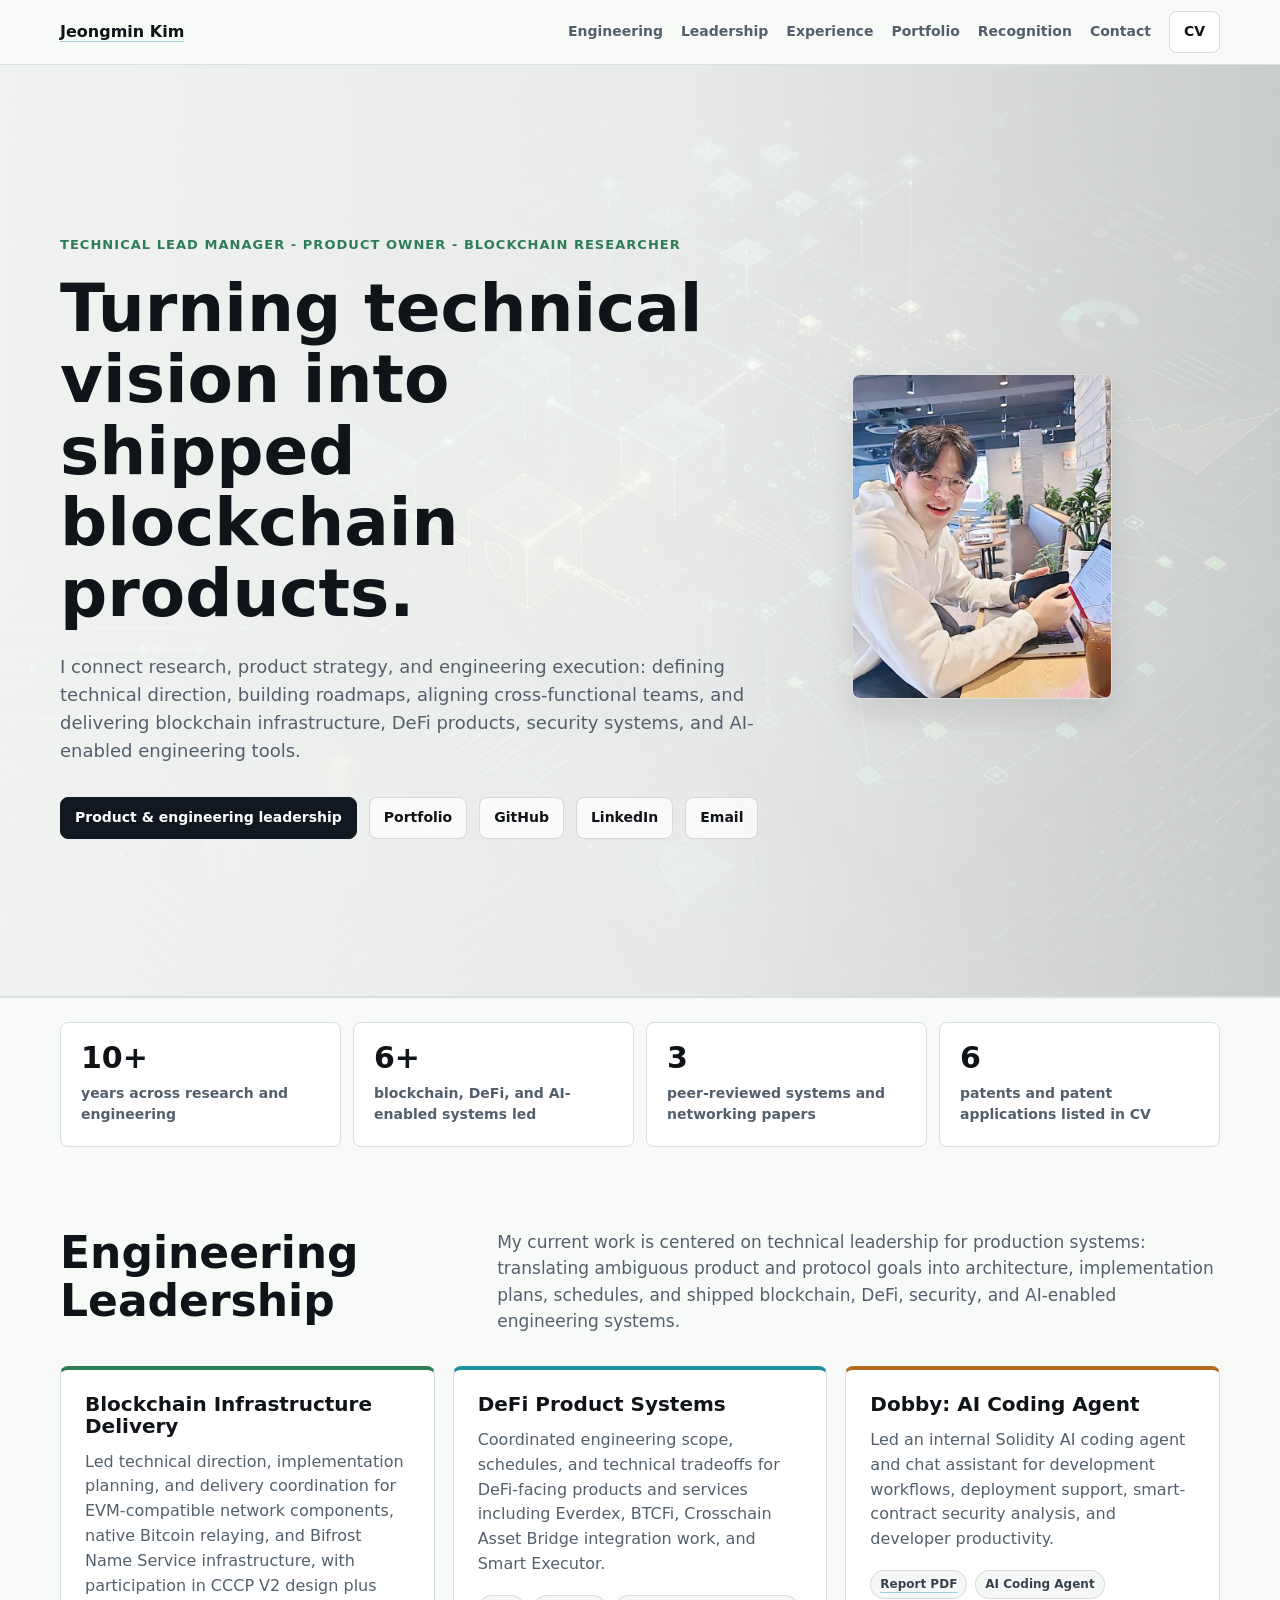
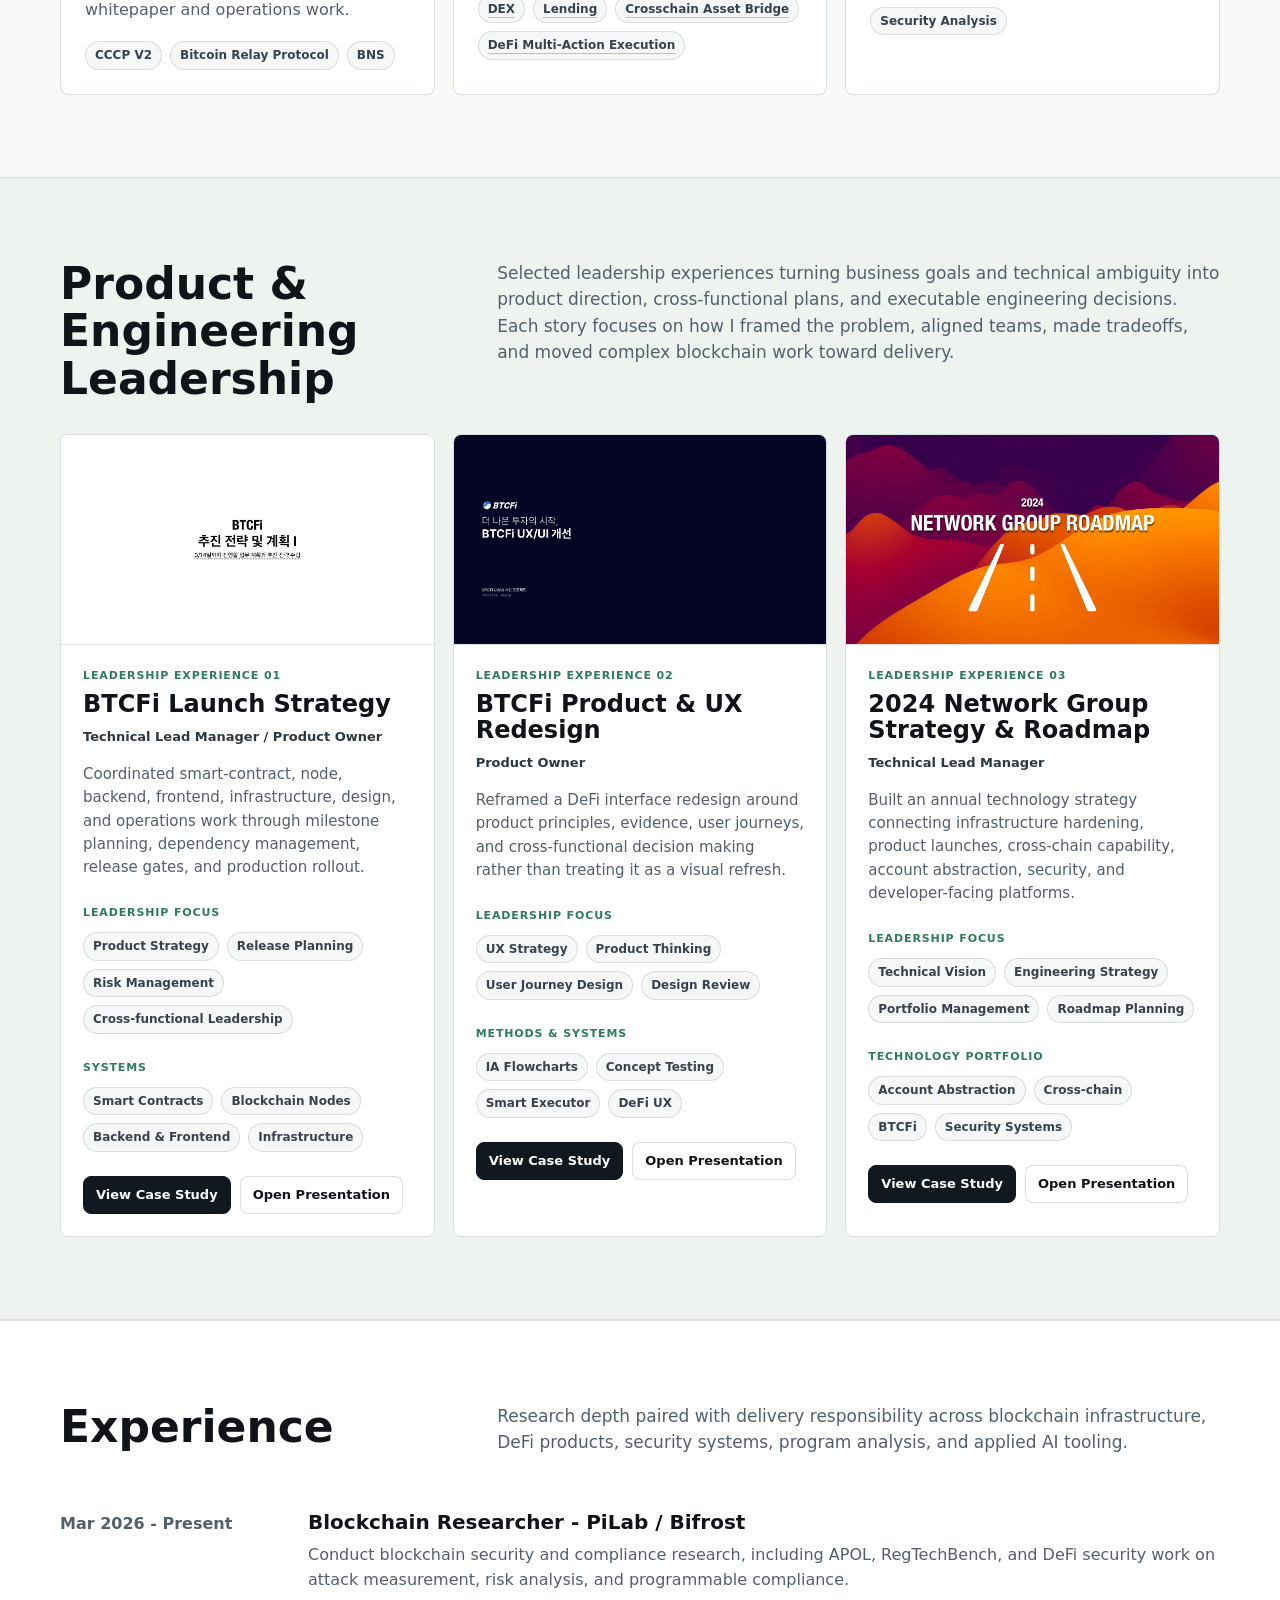
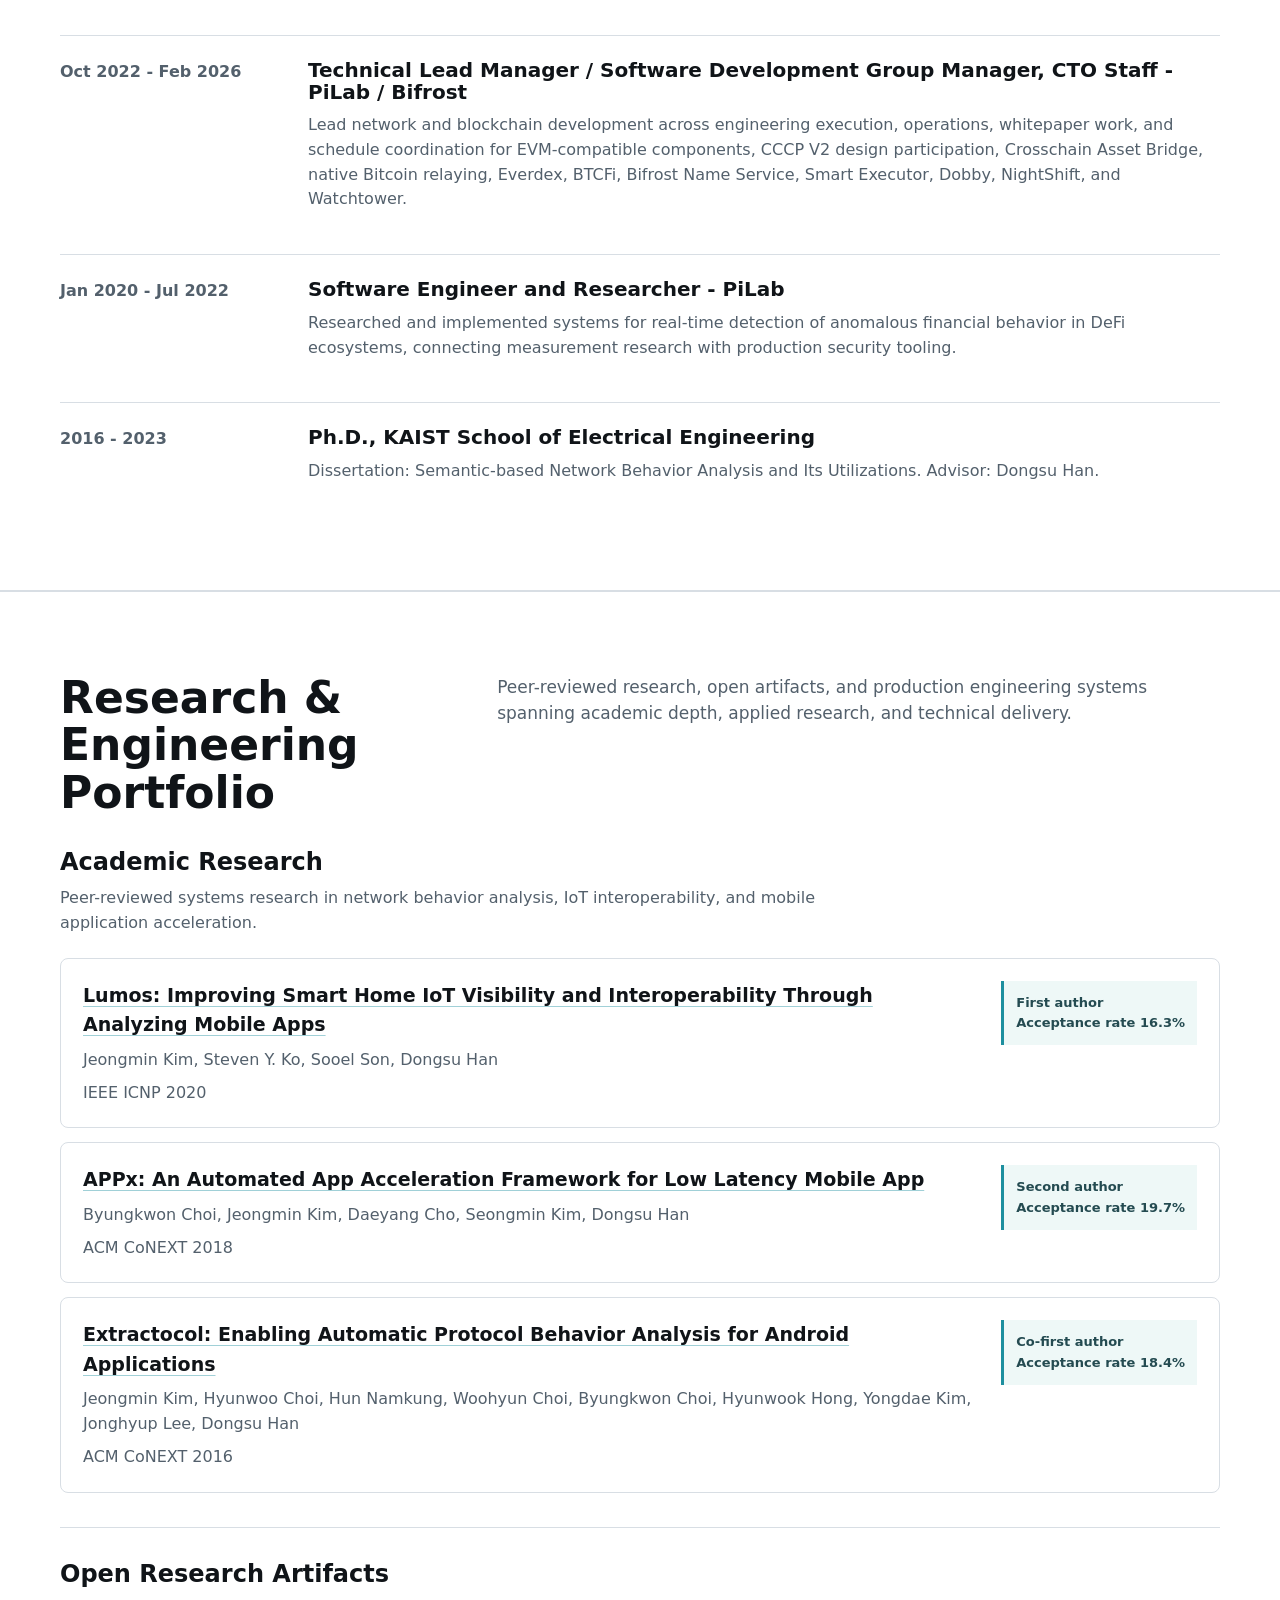
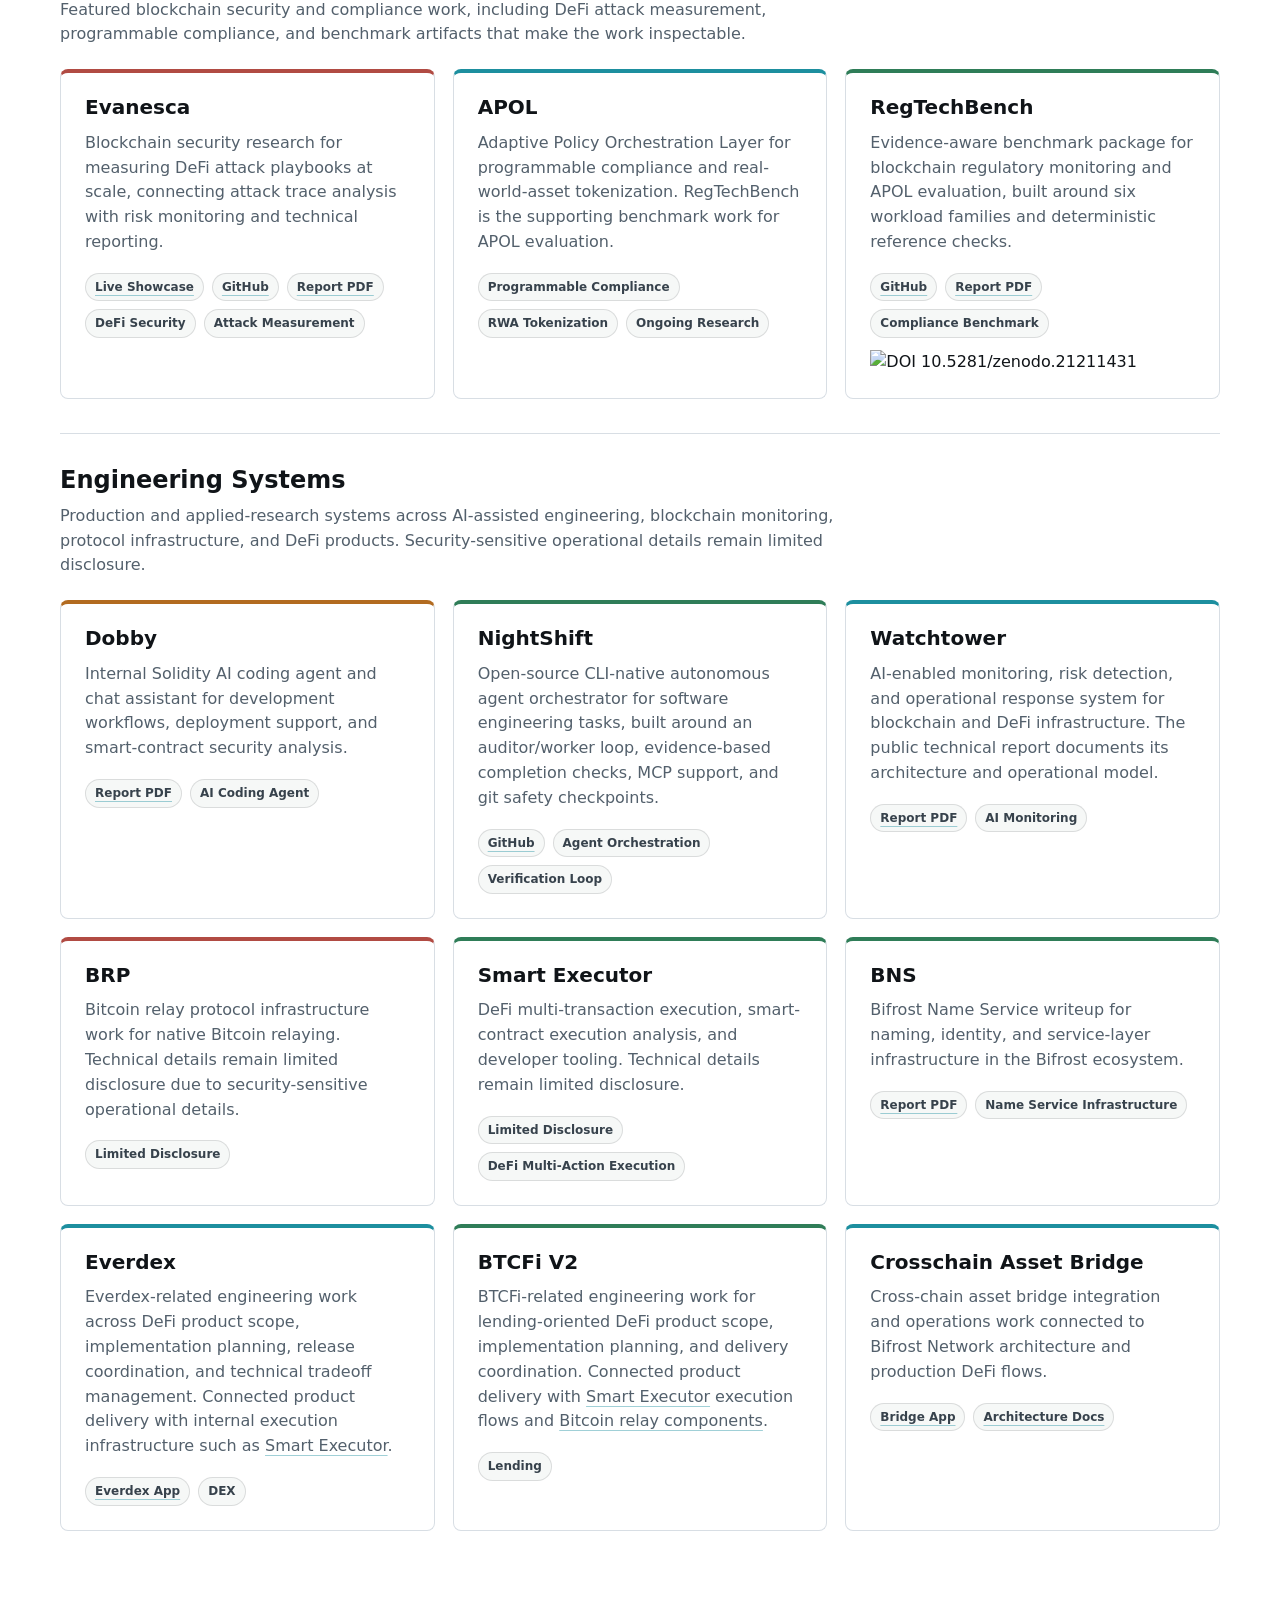
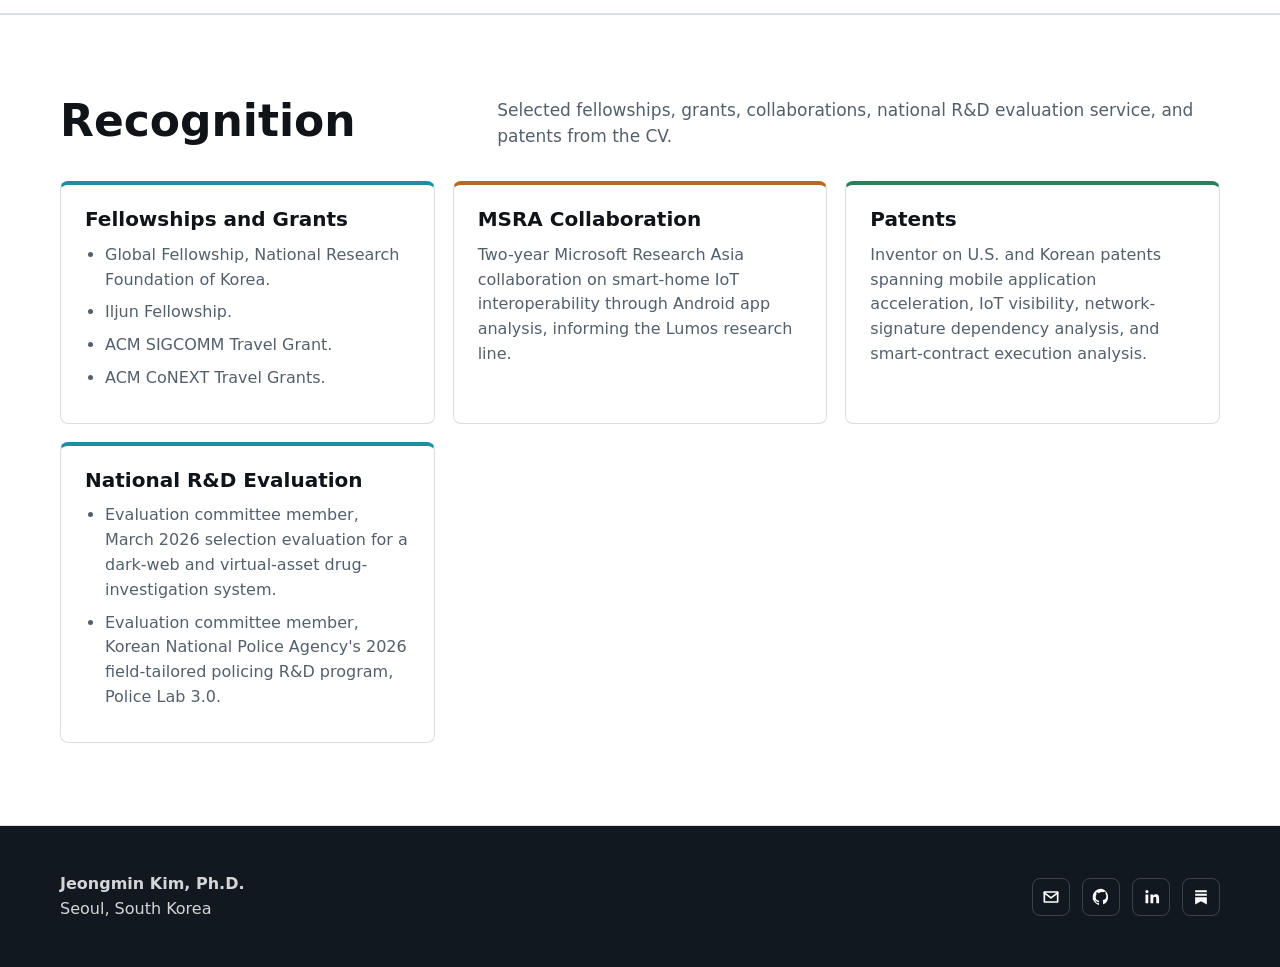
==== public/index.html @ be35fe54 "Add product and engineering leadership portfolio" ====
<!DOCTYPE html>
<html lang="en">
<head>
    <meta charset="UTF-8">
    <meta name="viewport" content="width=device-width, initial-scale=1.0">
    <meta name="description" content="Jeongmin Kim, Ph.D. - technical lead manager and product owner connecting blockchain research, engineering strategy, and product delivery.">
    <link rel="icon" href="assets/favicon.svg" type="image/svg+xml">
    <title>Jeongmin Kim - Technical Lead Manager</title>
    <style>
        :root {
            --ink: #101418;
            --muted: #53606c;
            --line: #d8dee4;
            --paper: #f8faf8;
            --panel: #ffffff;
            --coal: #111820;
            --cyan: #1d8f9f;
            --green: #2f7d58;
            --amber: #b26b20;
            --red: #b14b43;
            --shadow: 0 10px 28px rgba(16, 20, 24, 0.08);
        }

        * {
            box-sizing: border-box;
        }

        html {
            scroll-behavior: smooth;
        }

        body {
            margin: 0;
            color: var(--ink);
            background: var(--paper);
            font-family: Inter, ui-sans-serif, system-ui, -apple-system, BlinkMacSystemFont, "Segoe UI", sans-serif;
            line-height: 1.55;
            overflow-x: hidden;
        }

        a {
            color: inherit;
            text-decoration-color: rgba(29, 143, 159, 0.42);
            text-underline-offset: 4px;
        }

        a:hover {
            color: var(--cyan);
        }

        .shell {
            width: calc(100% - 40px);
            max-width: 1160px;
            margin: 0 auto;
        }

        .topbar {
            position: sticky;
            top: 0;
            z-index: 20;
            background: rgba(248, 250, 248, 0.92);
            border-bottom: 1px solid rgba(216, 222, 228, 0.9);
            backdrop-filter: blur(16px);
        }

        .nav {
            min-height: 64px;
            display: flex;
            align-items: center;
            justify-content: space-between;
            gap: 24px;
        }

        .brand {
            font-weight: 760;
            letter-spacing: 0;
        }

        .nav-links {
            display: flex;
            align-items: center;
            gap: 18px;
            color: var(--muted);
            font-size: 14px;
            font-weight: 650;
            white-space: nowrap;
        }

        .nav-links a {
            text-decoration: none;
        }

        .button {
            display: inline-flex;
            align-items: center;
            justify-content: center;
            gap: 8px;
            min-height: 40px;
            padding: 9px 14px;
            border: 1px solid rgba(16, 20, 24, 0.14);
            border-radius: 8px;
            background: #ffffff;
            color: var(--ink);
            font-size: 14px;
            font-weight: 720;
            text-decoration: none;
        }

        .button.dark {
            background: var(--coal);
            color: #ffffff;
            border-color: var(--coal);
        }

        .button:hover {
            box-shadow: 0 6px 14px rgba(16, 20, 24, 0.1);
        }

        .hero {
            position: relative;
            min-height: 620px;
            display: flex;
            align-items: center;
            overflow: hidden;
            background:
                linear-gradient(90deg, rgba(248, 250, 248, 0.97) 0%, rgba(248, 250, 248, 0.93) 54%, rgba(248, 250, 248, 0.8) 100%),
                url("assets/hero-research-systems.png") right center / cover no-repeat;
            border-bottom: 1px solid var(--line);
            color: var(--ink);
        }

        .hero::after {
            content: "";
            position: absolute;
            inset: auto 0 0;
            height: 1px;
            background: var(--line);
            pointer-events: none;
        }

        .hero-grid {
            position: relative;
            z-index: 1;
            display: grid;
            grid-template-columns: minmax(0, 720px) 260px;
            align-items: center;
            gap: 72px;
            padding: 88px 0 76px;
        }

        .hero-grid > * {
            min-width: 0;
        }

        .eyebrow {
            margin: 0 0 18px;
            color: var(--green);
            font-size: 13px;
            font-weight: 780;
            letter-spacing: 0.08em;
            text-transform: uppercase;
        }

        h1,
        h2,
        h3 {
            margin: 0;
            line-height: 1.08;
            letter-spacing: 0;
        }

        h1 {
            max-width: 700px;
            font-size: clamp(40px, 5.6vw, 66px);
            font-weight: 820;
            overflow-wrap: break-word;
        }

        .mobile-title {
            display: none;
        }

        .hero-copy {
            max-width: 720px;
            margin: 24px 0 0;
            color: var(--muted);
            font-size: 18px;
        }

        .hero-actions {
            display: flex;
            flex-wrap: wrap;
            gap: 12px;
            margin-top: 32px;
        }

        .hero-actions .button {
            border-color: rgba(16, 20, 24, 0.14);
            background: rgba(255, 255, 255, 0.72);
            color: var(--ink);
        }

        .hero-actions .button.dark {
            background: var(--coal);
            color: #ffffff;
            border-color: var(--coal);
        }

        .portrait-slot {
            justify-self: end;
            width: min(260px, 100%);
            aspect-ratio: 4 / 5;
            border: 1px solid rgba(16, 20, 24, 0.12);
            border-radius: 8px;
            background:
                linear-gradient(155deg, rgba(255, 255, 255, 0.92), rgba(255, 255, 255, 0.7)),
                radial-gradient(circle at 48% 32%, rgba(29, 143, 159, 0.16), transparent 34%);
            box-shadow: 0 14px 32px rgba(16, 20, 24, 0.1);
            display: grid;
            place-items: center;
            overflow: hidden;
        }

        .portrait-slot img {
            width: 100%;
            height: 100%;
            display: block;
            object-fit: cover;
            object-position: 45% center;
        }

        .portrait-initials {
            width: 58%;
            aspect-ratio: 1;
            border: 1px solid rgba(16, 20, 24, 0.14);
            border-radius: 50%;
            display: grid;
            place-items: center;
            color: rgba(16, 20, 24, 0.72);
            font-size: 48px;
            font-weight: 780;
        }

        .stats {
            position: relative;
            z-index: 2;
            margin-top: 24px;
        }

        .stat-grid {
            display: grid;
            grid-template-columns: repeat(4, 1fr);
            gap: 12px;
        }

        .stat {
            min-height: 118px;
            padding: 20px;
            border: 1px solid var(--line);
            border-radius: 8px;
            background: var(--panel);
            box-shadow: none;
        }

        .stat strong {
            display: block;
            font-size: 30px;
            line-height: 1;
        }

        .stat span {
            display: block;
            margin-top: 10px;
            color: var(--muted);
            font-size: 14px;
            font-weight: 620;
        }

        section {
            padding: 82px 0;
        }

        .section-head {
            display: grid;
            grid-template-columns: 0.7fr 1.3fr;
            gap: 48px;
            margin-bottom: 32px;
        }

        .section-head h2 {
            font-size: clamp(28px, 4vw, 44px);
        }

        .section-head p {
            margin: 0;
            color: var(--muted);
            font-size: 17px;
        }

        .band {
            background: #ffffff;
            border-top: 1px solid var(--line);
            border-bottom: 1px solid var(--line);
        }

        .grid-2 {
            display: grid;
            grid-template-columns: repeat(2, minmax(0, 1fr));
            gap: 18px;
        }

        .grid-3 {
            display: grid;
            grid-template-columns: repeat(3, minmax(0, 1fr));
            gap: 18px;
        }

        .card {
            min-height: 100%;
            padding: 24px;
            border: 1px solid var(--line);
            border-radius: 8px;
            background: var(--panel);
        }

        .card.highlight {
            border-top: 4px solid var(--green);
        }

        .card.amber {
            border-top: 4px solid var(--amber);
        }

        .card.cyan {
            border-top: 4px solid var(--cyan);
        }

        .card.red {
            border-top: 4px solid var(--red);
        }

        .leadership-section {
            background: #eef3f0;
            border-top: 1px solid var(--line);
            border-bottom: 1px solid var(--line);
        }

        .case-grid {
            display: grid;
            grid-template-columns: repeat(3, minmax(0, 1fr));
            gap: 18px;
        }

        .case-card {
            position: relative;
            min-width: 0;
            overflow: hidden;
            border: 1px solid var(--line);
            border-radius: 8px;
            background: var(--panel);
            transition: border-color 160ms ease, box-shadow 160ms ease, transform 160ms ease;
        }

        .case-card:hover,
        .case-card:focus-within {
            border-color: rgba(29, 143, 159, 0.5);
            box-shadow: var(--shadow);
            transform: translateY(-3px);
        }

        .case-cover {
            aspect-ratio: 16 / 9;
            overflow: hidden;
            border-bottom: 1px solid var(--line);
            background: #e8ecea;
        }

        .case-cover img {
            width: 100%;
            height: 100%;
            display: block;
            object-fit: cover;
        }

        .case-card-body {
            display: flex;
            min-height: 470px;
            flex-direction: column;
            padding: 22px;
        }

        .case-index,
        .case-label {
            color: var(--green);
            font-size: 11px;
            font-weight: 800;
            letter-spacing: 0.08em;
            text-transform: uppercase;
        }

        .case-card h3 {
            margin-top: 8px;
            font-size: 24px;
        }

        .case-role {
            margin-top: 9px;
            color: #2c3942;
            font-size: 13px;
            font-weight: 760;
        }

        .case-summary {
            margin: 16px 0 0;
            color: var(--muted);
            font-size: 15px;
        }

        .case-card-group {
            margin-top: 20px;
        }

        .case-card-group .meta {
            margin-top: 8px;
        }

        .case-card-actions {
            position: relative;
            z-index: 2;
            display: flex;
            flex-wrap: wrap;
            gap: 9px;
            margin-top: auto;
            padding-top: 24px;
        }

        .case-card-primary::after {
            content: "";
            position: absolute;
            inset: 0;
            z-index: 1;
        }

        .case-card-actions .button {
            min-height: 38px;
            padding: 8px 12px;
            font-size: 13px;
        }

        .case-card-actions .presentation-link {
            position: relative;
            z-index: 3;
        }

        .card h3 {
            font-size: 20px;
        }

        .card p {
            margin: 12px 0 0;
            color: var(--muted);
        }

        .card-list {
            margin: 12px 0 0;
            padding-left: 20px;
            color: var(--muted);
        }

        .card-list li {
            margin: 8px 0;
        }

        .portfolio-block {
            padding-top: 34px;
            margin-top: 34px;
            border-top: 1px solid var(--line);
        }

        .section-head + .portfolio-block {
            padding-top: 0;
            border-top: 0;
        }

        .portfolio-title {
            font-size: 24px;
        }

        .portfolio-intro {
            max-width: 780px;
            margin: 10px 0 22px;
            color: var(--muted);
            font-size: 16px;
        }

        .meta {
            display: flex;
            flex-wrap: wrap;
            gap: 8px;
            margin-top: 18px;
        }

        .tag {
            display: inline-flex;
            align-items: center;
            min-height: 28px;
            padding: 4px 9px;
            border: 1px solid rgba(16, 20, 24, 0.12);
            border-radius: 999px;
            color: #37424c;
            background: #f6f8f7;
            font-size: 12px;
            font-weight: 720;
        }

        .doi-badge {
            display: inline-flex;
            align-items: center;
            min-height: 28px;
        }

        .doi-badge img {
            display: block;
            height: 20px;
            width: auto;
        }

        .list {
            display: grid;
            gap: 14px;
        }

        .paper {
            display: grid;
            grid-template-columns: 1fr auto;
            gap: 18px;
            padding: 22px;
            border: 1px solid var(--line);
            border-radius: 8px;
            background: var(--panel);
        }

        .paper-title {
            font-size: 19px;
            font-weight: 780;
        }

        .paper-authors,
        .paper-venue {
            margin-top: 8px;
            color: var(--muted);
        }

        .paper-note {
            align-self: start;
            min-width: 168px;
            padding: 12px;
            border-left: 3px solid var(--cyan);
            background: #eef8f7;
            color: #244b51;
            font-size: 13px;
            font-weight: 740;
        }

        .timeline {
            display: grid;
            gap: 18px;
        }

        .role {
            display: grid;
            grid-template-columns: 220px 1fr;
            gap: 28px;
            padding: 24px 0;
            border-top: 1px solid var(--line);
        }

        .role:first-child {
            border-top: 0;
        }

        .role-date {
            color: var(--muted);
            font-weight: 720;
        }

        .role h3 {
            font-size: 20px;
        }

        .role p {
            margin: 10px 0 0;
            color: var(--muted);
        }

        .repo-list {
            display: grid;
            gap: 12px;
        }

        .repo {
            display: grid;
            grid-template-columns: 1fr auto;
            gap: 16px;
            align-items: center;
            padding: 18px 0;
            border-top: 1px solid var(--line);
        }

        .repo:first-child {
            border-top: 0;
        }

        .repo strong {
            display: block;
        }

        .repo span {
            display: block;
            margin-top: 4px;
            color: var(--muted);
        }

        .footer {
            padding: 46px 0;
            background: var(--coal);
            color: rgba(255, 255, 255, 0.82);
        }

        .footer .shell {
            display: flex;
            justify-content: space-between;
            gap: 20px;
            flex-wrap: wrap;
        }

        .footer a {
            color: #ffffff;
        }

        .social-links {
            display: flex;
            align-items: center;
            gap: 12px;
        }

        .social-link {
            width: 38px;
            height: 38px;
            display: inline-flex;
            align-items: center;
            justify-content: center;
            border: 1px solid rgba(255, 255, 255, 0.18);
            border-radius: 8px;
            color: #ffffff;
            text-decoration: none;
            transition: background 140ms ease, border-color 140ms ease, transform 140ms ease;
        }

        .social-link:hover,
        .social-link:focus-visible {
            background: rgba(255, 255, 255, 0.1);
            border-color: rgba(255, 255, 255, 0.42);
            color: #ffffff;
            transform: translateY(-1px);
        }

        .social-link svg {
            width: 20px;
            height: 20px;
            display: block;
        }

        @media (max-width: 920px) {
            .nav {
                align-items: flex-start;
                flex-direction: column;
                padding: 14px 0;
            }

            .nav-links {
                width: 100%;
                overflow-x: auto;
                padding-bottom: 2px;
            }

            .nav-links .button {
                width: auto;
                flex: 0 0 auto;
            }

            .hero {
                min-height: auto;
            }

            .hero-grid {
                grid-template-columns: 1fr;
                gap: 36px;
                padding: 72px 0 118px;
            }

            .portrait-slot {
                justify-self: start;
                width: min(260px, 70vw);
            }

            .stat-grid,
            .grid-3,
            .grid-2,
            .case-grid,
            .section-head {
                grid-template-columns: 1fr;
            }

            .case-card-body {
                min-height: 0;
            }

            .paper,
            .role,
            .repo {
                grid-template-columns: 1fr;
            }

            .paper-note {
                min-width: 0;
            }
        }

        @media (max-width: 560px) {
            .shell {
                width: calc(100% - 28px);
            }

            .hero-copy {
                font-size: 17px;
                max-width: min(350px, calc(100vw - 28px));
            }

            h1 {
                font-size: 36px;
            }

            .desktop-title {
                display: none;
            }

            .mobile-title {
                display: block;
                max-width: min(350px, calc(100vw - 28px));
            }

            .hero-actions .button,
            .button {
                width: 100%;
            }

            section {
                padding: 58px 0;
            }

            .stat {
                min-height: 96px;
            }
        }
    </style>
</head>
<body>
    <header class="topbar">
        <nav class="shell nav" aria-label="Primary">
            <a class="brand" href="#top">Jeongmin Kim</a>
            <div class="nav-links">
                <a href="#engineering">Engineering</a>
                <a href="#product-engineering-leadership">Leadership</a>
                <a href="#experience">Experience</a>
                <a href="#portfolio">Portfolio</a>
                <a href="#recognition">Recognition</a>
                <a href="#contact">Contact</a>
                <a class="button" href="Jeongmin_Kim_Resume_2026.pdf" target="_blank" rel="noreferrer">CV</a>
            </div>
        </nav>
    </header>

    <main id="top">
        <section class="hero" aria-label="Intro">
            <div class="shell hero-grid">
                <div>
                    <p class="eyebrow">Technical Lead Manager - Product Owner - Blockchain Researcher</p>
                    <h1 class="desktop-title">Turning technical vision into shipped blockchain products.</h1>
                    <h1 class="mobile-title">Technical vision.<br>Product strategy.<br>Execution.</h1>
                    <p class="hero-copy">
                        I connect research, product strategy, and engineering execution: defining technical direction,
                        building roadmaps, aligning cross-functional teams, and delivering blockchain infrastructure,
                        DeFi products, security systems, and AI-enabled engineering tools.
                    </p>
                    <div class="hero-actions">
                        <a class="button dark" href="#product-engineering-leadership">Product &amp; engineering leadership</a>
                        <a class="button" href="#portfolio">Portfolio</a>
                        <a class="button" href="https://github.com/appff" target="_blank" rel="noreferrer">GitHub</a>
                        <a class="button" href="https://www.linkedin.com/in/jeongmin-kim-a875b1139/" target="_blank" rel="noreferrer">LinkedIn</a>
                        <a class="button" href="mailto:appff13@gmail.com">Email</a>
                    </div>
                </div>
                <div class="portrait-slot" aria-label="Portrait area">
                    <img src="assets/profile.png" alt="Jeongmin Kim" width="800" height="800">
                </div>
            </div>
        </section>

        <div class="shell stats" aria-label="Highlights">
            <div class="stat-grid">
                <div class="stat">
                    <strong>10+</strong>
                    <span>years across research and engineering</span>
                </div>
                <div class="stat">
                    <strong>6+</strong>
                    <span>blockchain, DeFi, and AI-enabled systems led</span>
                </div>
                <div class="stat">
                    <strong>3</strong>
                    <span>peer-reviewed systems and networking papers</span>
                </div>
                <div class="stat">
                    <strong>6</strong>
                    <span>patents and patent applications listed in CV</span>
                </div>
            </div>
        </div>

        <section id="engineering">
            <div class="shell">
                <div class="section-head">
                    <h2>Engineering Leadership</h2>
                    <p>
                        My current work is centered on technical leadership for production systems: translating
                        ambiguous product and protocol goals into architecture, implementation plans, schedules, and
                        shipped blockchain, DeFi, security, and AI-enabled engineering systems.
                    </p>
                </div>
                <div class="grid-3">
                    <article class="card highlight">
                        <h3>Blockchain Infrastructure Delivery</h3>
                        <p>
                            Led technical direction, implementation planning, and delivery coordination for
                            EVM-compatible network components, native Bitcoin relaying, and Bifrost Name Service
                            infrastructure, with participation in CCCP V2 design plus whitepaper and operations work.
                        </p>
                        <div class="meta">
                            <span class="tag">CCCP V2</span>
                            <span class="tag">Bitcoin Relay Protocol</span>
                            <span class="tag">BNS</span>
                        </div>
                    </article>
                    <article class="card cyan">
                        <h3>DeFi Product Systems</h3>
                        <p>
                            Coordinated engineering scope, schedules, and technical tradeoffs for DeFi-facing products
                            and services including Everdex, BTCFi, Crosschain Asset Bridge integration work, and Smart
                            Executor.
                        </p>
                        <div class="meta">
                            <a class="tag" href="#engineering-systems">DEX</a>
                            <a class="tag" href="#engineering-systems">Lending</a>
                            <a class="tag" href="#engineering-systems">Crosschain Asset Bridge</a>
                            <a class="tag" href="#engineering-systems">DeFi Multi-Action Execution</a>
                        </div>
                    </article>
                    <article class="card amber">
                        <h3>Dobby: AI Coding Agent</h3>
                        <p>
                            Led an internal Solidity AI coding agent and chat assistant for development workflows,
                            deployment support, smart-contract security analysis, and developer productivity.
                        </p>
                        <div class="meta">
                            <a class="tag" href="assets/dobby-technical-report.pdf" target="_blank" rel="noreferrer">Report PDF</a>
                            <span class="tag">AI Coding Agent</span>
                            <span class="tag">Security Analysis</span>
                        </div>
                    </article>
                </div>
            </div>
        </section>

        <section class="leadership-section" id="product-engineering-leadership">
            <div class="shell">
                <div class="section-head">
                    <h2>Product &amp; Engineering Leadership</h2>
                    <p>
                        Selected leadership experiences turning business goals and technical ambiguity into product
                        direction, cross-functional plans, and executable engineering decisions. Each story focuses on
                        how I framed the problem, aligned teams, made tradeoffs, and moved complex blockchain work
                        toward delivery.
                    </p>
                </div>
                <div class="case-grid">
                    <article class="case-card">
                        <div class="case-cover">
                            <img src="assets/leadership-btcfi-launch-cover.jpg" alt="Cover slide from the BTCFi launch strategy presentation" width="1440" height="810">
                        </div>
                        <div class="case-card-body">
                            <span class="case-index">Leadership Experience 01</span>
                            <h3>BTCFi Launch Strategy</h3>
                            <div class="case-role">Technical Lead Manager / Product Owner</div>
                            <p class="case-summary">
                                Coordinated smart-contract, node, backend, frontend, infrastructure, design, and
                                operations work through milestone planning, dependency management, release gates, and
                                production rollout.
                            </p>
                            <div class="case-card-group">
                                <span class="case-label">Leadership focus</span>
                                <div class="meta">
                                    <span class="tag">Product Strategy</span>
                                    <span class="tag">Release Planning</span>
                                    <span class="tag">Risk Management</span>
                                    <span class="tag">Cross-functional Leadership</span>
                                </div>
                            </div>
                            <div class="case-card-group">
                                <span class="case-label">Systems</span>
                                <div class="meta">
                                    <span class="tag">Smart Contracts</span>
                                    <span class="tag">Blockchain Nodes</span>
                                    <span class="tag">Backend &amp; Frontend</span>
                                    <span class="tag">Infrastructure</span>
                                </div>
                            </div>
                            <div class="case-card-actions">
                                <a class="button dark case-card-primary" href="case-studies/btcfi-launch-strategy.html">View Case Study</a>
                                <a class="button presentation-link" href="assets/btcfi-launch-strategy.pdf" target="_blank" rel="noreferrer">Open Presentation</a>
                            </div>
                        </div>
                    </article>

                    <article class="case-card">
                        <div class="case-cover">
                            <img src="assets/leadership-btcfi-ux-cover.jpg" alt="Cover slide from the BTCFi UX and UI redesign presentation" width="1440" height="810">
                        </div>
                        <div class="case-card-body">
                            <span class="case-index">Leadership Experience 02</span>
                            <h3>BTCFi Product &amp; UX Redesign</h3>
                            <div class="case-role">Product Owner</div>
                            <p class="case-summary">
                                Reframed a DeFi interface redesign around product principles, evidence, user journeys,
                                and cross-functional decision making rather than treating it as a visual refresh.
                            </p>
                            <div class="case-card-group">
                                <span class="case-label">Leadership focus</span>
                                <div class="meta">
                                    <span class="tag">UX Strategy</span>
                                    <span class="tag">Product Thinking</span>
                                    <span class="tag">User Journey Design</span>
                                    <span class="tag">Design Review</span>
                                </div>
                            </div>
                            <div class="case-card-group">
                                <span class="case-label">Methods &amp; systems</span>
                                <div class="meta">
                                    <span class="tag">IA Flowcharts</span>
                                    <span class="tag">Concept Testing</span>
                                    <span class="tag">Smart Executor</span>
                                    <span class="tag">DeFi UX</span>
                                </div>
                            </div>
                            <div class="case-card-actions">
                                <a class="button dark case-card-primary" href="case-studies/btcfi-product-ux-redesign.html">View Case Study</a>
                                <a class="button presentation-link" href="assets/btcfi-product-ux-redesign.pdf" target="_blank" rel="noreferrer">Open Presentation</a>
                            </div>
                        </div>
                    </article>

                    <article class="case-card">
                        <div class="case-cover">
                            <img src="assets/leadership-network-roadmap-cover.jpg" alt="Cover slide from the 2024 Network Group roadmap presentation" width="1440" height="810">
                        </div>
                        <div class="case-card-body">
                            <span class="case-index">Leadership Experience 03</span>
                            <h3>2024 Network Group Strategy &amp; Roadmap</h3>
                            <div class="case-role">Technical Lead Manager</div>
                            <p class="case-summary">
                                Built an annual technology strategy connecting infrastructure hardening, product
                                launches, cross-chain capability, account abstraction, security, and developer-facing
                                platforms.
                            </p>
                            <div class="case-card-group">
                                <span class="case-label">Leadership focus</span>
                                <div class="meta">
                                    <span class="tag">Technical Vision</span>
                                    <span class="tag">Engineering Strategy</span>
                                    <span class="tag">Portfolio Management</span>
                                    <span class="tag">Roadmap Planning</span>
                                </div>
                            </div>
                            <div class="case-card-group">
                                <span class="case-label">Technology portfolio</span>
                                <div class="meta">
                                    <span class="tag">Account Abstraction</span>
                                    <span class="tag">Cross-chain</span>
                                    <span class="tag">BTCFi</span>
                                    <span class="tag">Security Systems</span>
                                </div>
                            </div>
                            <div class="case-card-actions">
                                <a class="button dark case-card-primary" href="case-studies/network-group-2024-roadmap.html">View Case Study</a>
                                <a class="button presentation-link" href="assets/network-group-2024-roadmap.pdf" target="_blank" rel="noreferrer">Open Presentation</a>
                            </div>
                        </div>
                    </article>
                </div>
            </div>
        </section>

        <section class="band" id="experience">
            <div class="shell">
                <div class="section-head">
                    <h2>Experience</h2>
                    <p>
                        Research depth paired with delivery responsibility across blockchain infrastructure, DeFi
                        products, security systems, program analysis, and applied AI tooling.
                    </p>
                </div>
                <div class="timeline">
                    <article class="role">
                        <div class="role-date">Mar 2026 - Present</div>
                        <div>
                            <h3>Blockchain Researcher - PiLab / Bifrost</h3>
                            <p>
                                Conduct blockchain security and compliance research, including APOL, RegTechBench, and
                                DeFi security work on attack measurement, risk analysis, and programmable compliance.
                            </p>
                        </div>
                    </article>
                    <article class="role">
                        <div class="role-date">Oct 2022 - Feb 2026</div>
                        <div>
                            <h3>Technical Lead Manager / Software Development Group Manager, CTO Staff - PiLab / Bifrost</h3>
                            <p>
                                Lead network and blockchain development across engineering execution, operations,
                                whitepaper work, and schedule coordination for EVM-compatible components, CCCP V2
                                design participation, Crosschain Asset Bridge, native Bitcoin relaying, Everdex, BTCFi,
                                Bifrost Name Service, Smart Executor, Dobby, NightShift, and Watchtower.
                            </p>
                        </div>
                    </article>
                    <article class="role">
                        <div class="role-date">Jan 2020 - Jul 2022</div>
                        <div>
                            <h3>Software Engineer and Researcher - PiLab</h3>
                            <p>
                                Researched and implemented systems for real-time detection of anomalous financial
                                behavior in DeFi ecosystems, connecting measurement research with production security
                                tooling.
                            </p>
                        </div>
                    </article>
                    <article class="role">
                        <div class="role-date">2016 - 2023</div>
                        <div>
                            <h3>Ph.D., KAIST School of Electrical Engineering</h3>
                            <p>
                                Dissertation: Semantic-based Network Behavior Analysis and Its Utilizations. Advisor:
                                Dongsu Han.
                            </p>
                        </div>
                    </article>
                </div>
            </div>
        </section>

        <section class="band" id="portfolio">
            <div class="shell">
                <div class="section-head">
                    <h2>Research &amp; Engineering Portfolio</h2>
                    <p>
                        Peer-reviewed research, open artifacts, and production engineering systems spanning academic
                        depth, applied research, and technical delivery.
                    </p>
                </div>
                <div class="portfolio-block">
                    <h3 class="portfolio-title">Academic Research</h3>
                    <p class="portfolio-intro">
                        Peer-reviewed systems research in network behavior analysis, IoT interoperability, and mobile
                        application acceleration.
                    </p>
                    <div class="list">
                        <article class="paper">
                            <div>
                                <div class="paper-title">
                                    <a href="https://ieeexplore.ieee.org/document/9259352/" target="_blank" rel="noreferrer">Lumos: Improving Smart Home IoT Visibility and Interoperability Through Analyzing Mobile Apps</a>
                                </div>
                                <div class="paper-authors">Jeongmin Kim, Steven Y. Ko, Sooel Son, Dongsu Han</div>
                                <div class="paper-venue">IEEE ICNP 2020</div>
                            </div>
                            <div class="paper-note">First author<br>Acceptance rate 16.3%</div>
                        </article>
                        <article class="paper">
                            <div>
                                <div class="paper-title">
                                    <a href="https://dl.acm.org/doi/10.1145/3281411.3281416" target="_blank" rel="noreferrer">APPx: An Automated App Acceleration Framework for Low Latency Mobile App</a>
                                </div>
                                <div class="paper-authors">Byungkwon Choi, Jeongmin Kim, Daeyang Cho, Seongmin Kim, Dongsu Han</div>
                                <div class="paper-venue">ACM CoNEXT 2018</div>
                            </div>
                            <div class="paper-note">Second author<br>Acceptance rate 19.7%</div>
                        </article>
                        <article class="paper">
                            <div>
                                <div class="paper-title">
                                    <a href="https://dl.acm.org/doi/10.1145/2999572.2999596" target="_blank" rel="noreferrer">Extractocol: Enabling Automatic Protocol Behavior Analysis for Android Applications</a>
                                </div>
                                <div class="paper-authors">Jeongmin Kim, Hyunwoo Choi, Hun Namkung, Woohyun Choi, Byungkwon Choi, Hyunwook Hong, Yongdae Kim, Jonghyup Lee, Dongsu Han</div>
                                <div class="paper-venue">ACM CoNEXT 2016</div>
                            </div>
                            <div class="paper-note">Co-first author<br>Acceptance rate 18.4%</div>
                        </article>
                    </div>
                </div>

                <div class="portfolio-block">
                    <h3 class="portfolio-title">Open Research Artifacts</h3>
                    <p class="portfolio-intro">
                        Featured blockchain security and compliance work, including DeFi attack measurement,
                        programmable compliance, and benchmark artifacts that make the work inspectable.
                    </p>
                    <div class="grid-3">
                        <article class="card red">
                            <h3>Evanesca</h3>
                            <p>
                                Blockchain security research for measuring DeFi attack playbooks at scale, connecting
                                attack trace analysis with risk monitoring and technical reporting.
                            </p>
                            <div class="meta">
                                <a class="tag" href="https://evanesca-front.vercel.app/" target="_blank" rel="noreferrer">Live Showcase</a>
                                <a class="tag" href="https://github.com/appff/Evanesca_public" target="_blank" rel="noreferrer">GitHub</a>
                                <a class="tag" href="https://github.com/appff/Evanesca_public/blob/main/docs/technical-report/evanesca-technical-report.pdf" target="_blank" rel="noreferrer">Report PDF</a>
                                <span class="tag">DeFi Security</span>
                                <span class="tag">Attack Measurement</span>
                            </div>
                        </article>
                        <article class="card cyan">
                            <h3>APOL</h3>
                            <p>
                                Adaptive Policy Orchestration Layer for programmable compliance and real-world-asset
                                tokenization. RegTechBench is the supporting benchmark work for APOL evaluation.
                            </p>
                            <div class="meta">
                                <span class="tag">Programmable Compliance</span>
                                <span class="tag">RWA Tokenization</span>
                                <span class="tag">Ongoing Research</span>
                            </div>
                        </article>
                        <article class="card highlight">
                            <h3>RegTechBench</h3>
                            <p>
                                Evidence-aware benchmark package for blockchain regulatory monitoring and APOL
                                evaluation, built around six workload families and deterministic reference checks.
                            </p>
                            <div class="meta">
                                <a class="tag" href="https://github.com/appff/RegTechBench" target="_blank" rel="noreferrer">GitHub</a>
                                <a class="tag" href="https://github.com/appff/RegTechBench/blob/main/RegTechBench.pdf" target="_blank" rel="noreferrer">Report PDF</a>
                                <span class="tag">Compliance Benchmark</span>
                                <a class="doi-badge" href="https://doi.org/10.5281/zenodo.21211431" target="_blank" rel="noreferrer" aria-label="RegTechBench Zenodo DOI 10.5281/zenodo.21211431">
                                    <img src="https://zenodo.org/badge/DOI/10.5281/zenodo.21211431.svg" alt="DOI 10.5281/zenodo.21211431">
                                </a>
                            </div>
                        </article>
                    </div>
                </div>

                <div class="portfolio-block" id="engineering-systems">
                    <h3 class="portfolio-title">Engineering Systems</h3>
                    <p class="portfolio-intro">
                        Production and applied-research systems across AI-assisted engineering, blockchain monitoring,
                        protocol infrastructure, and DeFi products. Security-sensitive operational details remain
                        limited disclosure.
                    </p>
                    <div class="grid-3">
                        <article class="card amber">
                            <h3>Dobby</h3>
                            <p>
                                Internal Solidity AI coding agent and chat assistant for development workflows, deployment
                                support, and smart-contract security analysis.
                            </p>
                            <div class="meta">
                                <a class="tag" href="assets/dobby-technical-report.pdf" target="_blank" rel="noreferrer">Report PDF</a>
                                <span class="tag">AI Coding Agent</span>
                            </div>
                        </article>
                        <article class="card highlight" id="nightshift">
                            <h3>NightShift</h3>
                            <p>
                                Open-source CLI-native autonomous agent orchestrator for software engineering tasks, built
                                around an auditor/worker loop, evidence-based completion checks, MCP support, and git
                                safety checkpoints.
                            </p>
                            <div class="meta">
                                <a class="tag" href="https://github.com/appff/NightShift" target="_blank" rel="noreferrer">GitHub</a>
                                <span class="tag">Agent Orchestration</span>
                                <span class="tag">Verification Loop</span>
                            </div>
                        </article>
                        <article class="card cyan">
                            <h3>Watchtower</h3>
                            <p>
                                AI-enabled monitoring, risk detection, and operational response system for blockchain and
                                DeFi infrastructure. The public technical report documents its architecture and
                                operational model.
                            </p>
                            <div class="meta">
                                <a class="tag" href="assets/watchtower-technical-report.pdf" target="_blank" rel="noreferrer">Report PDF</a>
                                <span class="tag">AI Monitoring</span>
                            </div>
                        </article>
                        <article class="card red" id="brp">
                            <h3>BRP</h3>
                            <p>
                                Bitcoin relay protocol infrastructure work for native Bitcoin relaying. Technical details
                                remain limited disclosure due to security-sensitive operational details.
                            </p>
                            <div class="meta">
                                <span class="tag">Limited Disclosure</span>
                            </div>
                        </article>
                        <article class="card highlight" id="smart-executor">
                            <h3>Smart Executor</h3>
                            <p>
                                DeFi multi-transaction execution, smart-contract execution analysis, and developer
                                tooling. Technical details remain limited disclosure.
                            </p>
                            <div class="meta">
                                <span class="tag">Limited Disclosure</span>
                                <span class="tag">DeFi Multi-Action Execution</span>
                            </div>
                        </article>
                        <article class="card highlight">
                            <h3>BNS</h3>
                            <p>
                                Bifrost Name Service writeup for naming, identity, and service-layer infrastructure in
                                the Bifrost ecosystem.
                            </p>
                            <div class="meta">
                                <a class="tag" href="assets/bifrost-name-service-technical-report.pdf" target="_blank" rel="noreferrer">Report PDF</a>
                                <span class="tag">Name Service Infrastructure</span>
                            </div>
                        </article>
                        <article class="card cyan" id="dex">
                            <h3>Everdex</h3>
                            <p>
                                Everdex-related engineering work across DeFi product scope, implementation planning,
                                release coordination, and technical tradeoff management. Connected product delivery with
                                internal execution infrastructure such as <a href="#smart-executor">Smart Executor</a>.
                            </p>
                            <div class="meta">
                                <a class="tag" href="https://www.everdex.app/ko" target="_blank" rel="noreferrer">Everdex App</a>
                                <span class="tag">DEX</span>
                            </div>
                        </article>
                        <article class="card highlight" id="lending">
                            <h3>BTCFi V2</h3>
                            <p>
                                BTCFi-related engineering work for lending-oriented DeFi product scope, implementation
                                planning, and delivery coordination. Connected product delivery with
                                <a href="#smart-executor">Smart Executor</a> execution flows and <a href="#brp">Bitcoin
                                relay components</a>.
                            </p>
                            <div class="meta">
                                <span class="tag">Lending</span>
                            </div>
                        </article>
                        <article class="card cyan" id="crosschain-asset-bridge">
                            <h3>Crosschain Asset Bridge</h3>
                            <p>
                                Cross-chain asset bridge integration and operations work connected to Bifrost Network
                                architecture and production DeFi flows.
                            </p>
                            <div class="meta">
                                <a class="tag" href="https://bifrostnetwork.com/bridge" target="_blank" rel="noreferrer">Bridge App</a>
                                <a class="tag" href="https://docs.bifrostnetwork.com/bifrost-network/bifrost-network-architecture" target="_blank" rel="noreferrer">Architecture Docs</a>
                            </div>
                        </article>
                    </div>
                </div>
            </div>
        </section>

        <section class="band" id="recognition">
            <div class="shell">
                <div class="section-head">
                    <h2>Recognition</h2>
                    <p>
                        Selected fellowships, grants, collaborations, national R&D evaluation service, and patents from
                        the CV.
                    </p>
                </div>
                <div class="grid-3">
                    <article class="card cyan">
                        <h3>Fellowships and Grants</h3>
                        <ul class="card-list">
                            <li>Global Fellowship, National Research Foundation of Korea.</li>
                            <li>Iljun Fellowship.</li>
                            <li>ACM SIGCOMM Travel Grant.</li>
                            <li>ACM CoNEXT Travel Grants.</li>
                        </ul>
                    </article>
                    <article class="card amber">
                        <h3>MSRA Collaboration</h3>
                        <p>
                            Two-year Microsoft Research Asia collaboration on smart-home IoT interoperability through
                            Android app analysis, informing the Lumos research line.
                        </p>
                    </article>
                    <article class="card highlight">
                        <h3>Patents</h3>
                        <p>
                            Inventor on U.S. and Korean patents spanning mobile application acceleration, IoT visibility,
                            network-signature dependency analysis, and smart-contract execution analysis.
                        </p>
                    </article>
                    <article class="card cyan">
                        <h3>National R&amp;D Evaluation</h3>
                        <ul class="card-list">
                            <li>Evaluation committee member, March 2026 selection evaluation for a dark-web and virtual-asset drug-investigation system.</li>
                            <li>Evaluation committee member, Korean National Police Agency's 2026 field-tailored policing R&amp;D program, Police Lab 3.0.</li>
                        </ul>
                    </article>
                </div>
            </div>
        </section>
    </main>

    <footer class="footer" id="contact">
        <div class="shell">
            <div>
                <strong>Jeongmin Kim, Ph.D.</strong><br>
                Seoul, South Korea
            </div>
            <div class="social-links" aria-label="Contact links">
                <a class="social-link" href="mailto:appff13@gmail.com" aria-label="Email appff13@gmail.com">
                    <svg viewBox="0 0 24 24" aria-hidden="true" focusable="false">
                        <path fill="none" stroke="currentColor" stroke-width="2" stroke-linecap="round" stroke-linejoin="round" d="M4 6h16v12H4z"/>
                        <path fill="none" stroke="currentColor" stroke-width="2" stroke-linecap="round" stroke-linejoin="round" d="m4 7 8 6 8-6"/>
                    </svg>
                </a>
                <a class="social-link" href="https://github.com/appff" target="_blank" rel="noreferrer" aria-label="GitHub appff">
                    <svg viewBox="0 0 24 24" aria-hidden="true" focusable="false">
                        <path fill="currentColor" d="M12 2a10 10 0 0 0-3.16 19.49c.5.09.68-.22.68-.48v-1.69c-2.78.6-3.37-1.18-3.37-1.18-.45-1.15-1.11-1.46-1.11-1.46-.91-.62.07-.61.07-.61 1 .07 1.53 1.03 1.53 1.03.9 1.52 2.34 1.08 2.91.83.09-.65.35-1.08.63-1.33-2.22-.25-4.55-1.11-4.55-4.94 0-1.09.39-1.98 1.03-2.68-.1-.25-.45-1.27.1-2.65 0 0 .84-.27 2.75 1.02A9.55 9.55 0 0 1 12 6.02c.85 0 1.71.11 2.51.33 1.91-1.29 2.75-1.02 2.75-1.02.55 1.38.2 2.4.1 2.65.64.7 1.03 1.59 1.03 2.68 0 3.84-2.34 4.69-4.57 4.94.36.31.68.92.68 1.86v2.75c0 .27.18.58.69.48A10 10 0 0 0 12 2z"/>
                    </svg>
                </a>
                <a class="social-link" href="https://www.linkedin.com/in/jeongmin-kim-a875b1139/" target="_blank" rel="noreferrer" aria-label="LinkedIn">
                    <svg viewBox="0 0 24 24" aria-hidden="true" focusable="false">
                        <path fill="currentColor" d="M5.4 8.9h3.3v10.7H5.4V8.9zm1.7-5.3a1.9 1.9 0 1 1 0 3.8 1.9 1.9 0 0 1 0-3.8zm4.1 5.3h3.2v1.5h.05c.45-.85 1.55-1.75 3.2-1.75 3.42 0 4.05 2.25 4.05 5.18v5.77h-3.34v-5.12c0-1.22-.02-2.79-1.7-2.79-1.7 0-1.96 1.33-1.96 2.7v5.21h-3.34V8.9z"/>
                    </svg>
                </a>
                <a class="social-link" href="https://substack.com/@jeongminkim" target="_blank" rel="noreferrer" aria-label="Substack">
                    <svg viewBox="0 0 24 24" aria-hidden="true" focusable="false">
                        <path fill="currentColor" d="M5 4h14v2.2H5V4zm0 4.2h14v2.2H5V8.2zm0 4.2h14V21l-7-3.9L5 21v-8.6z"/>
                    </svg>
                </a>
            </div>
        </div>
    </footer>
</body>
</html>
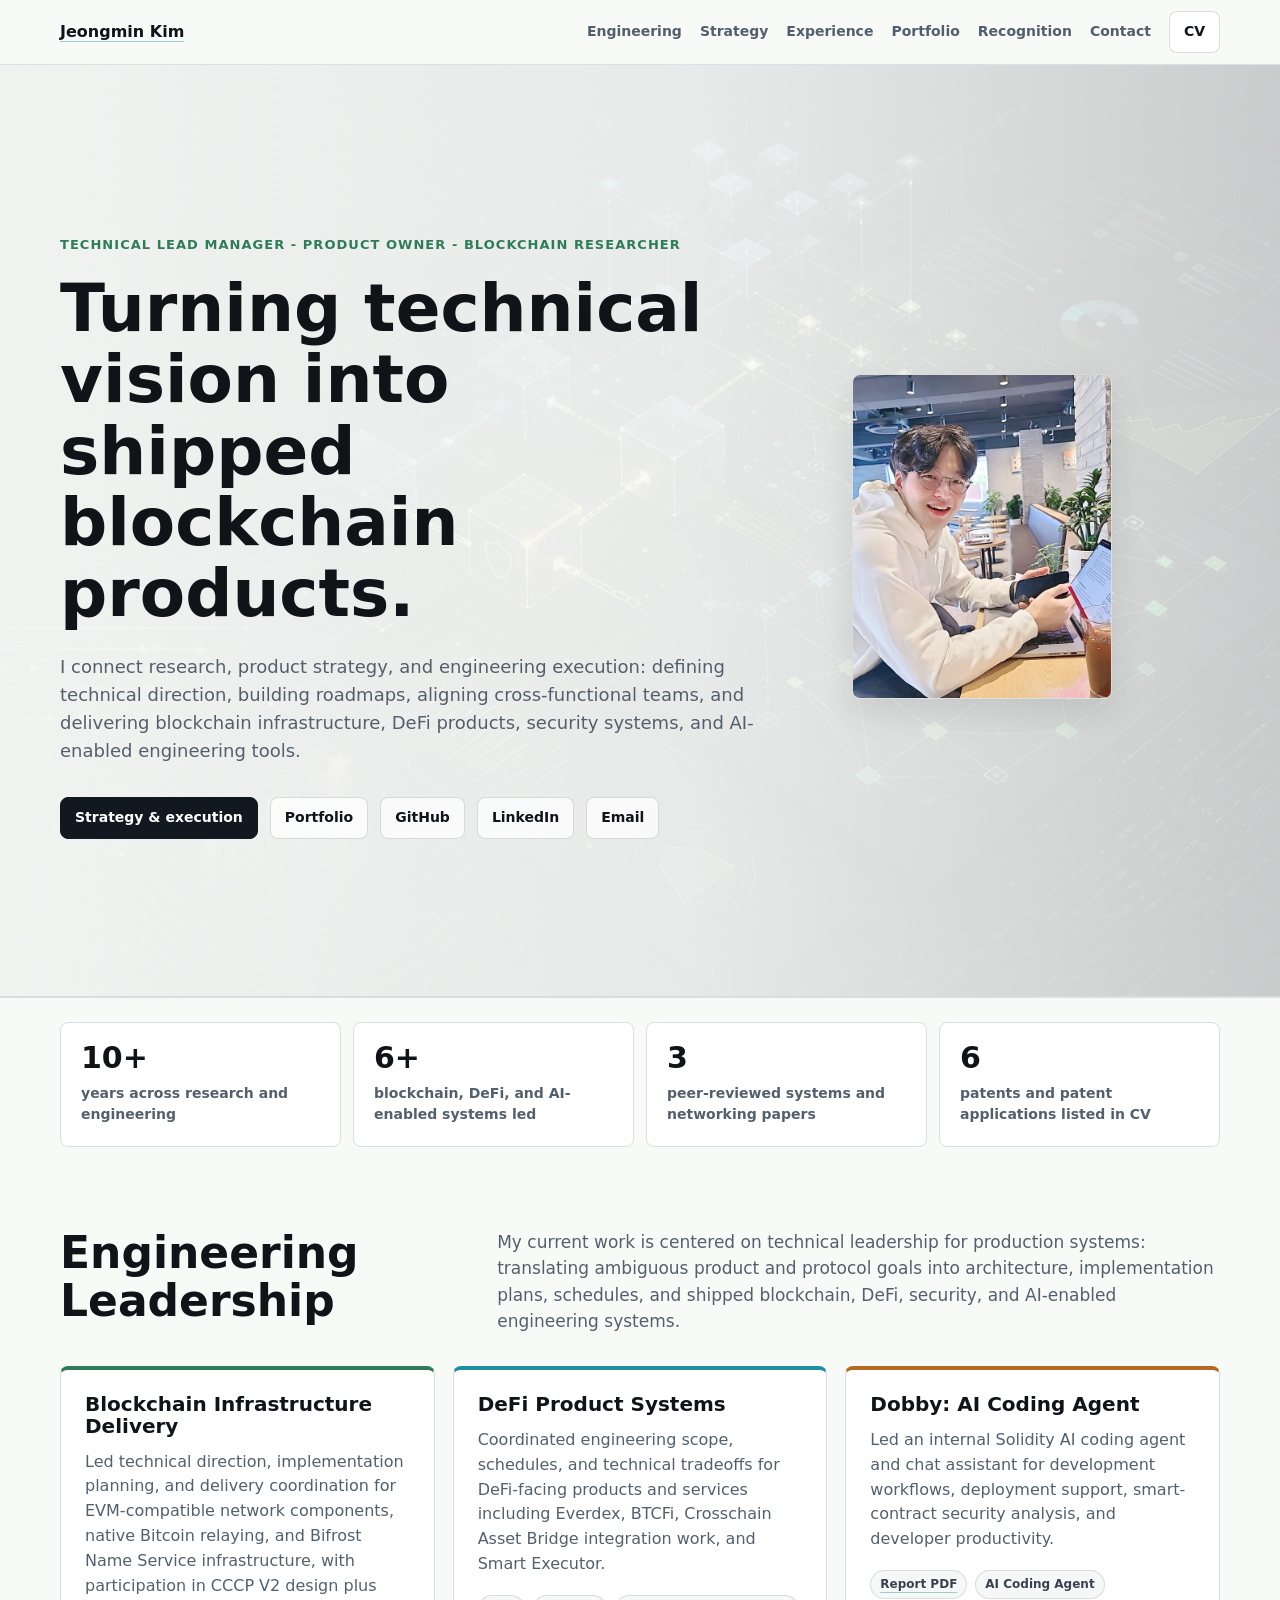
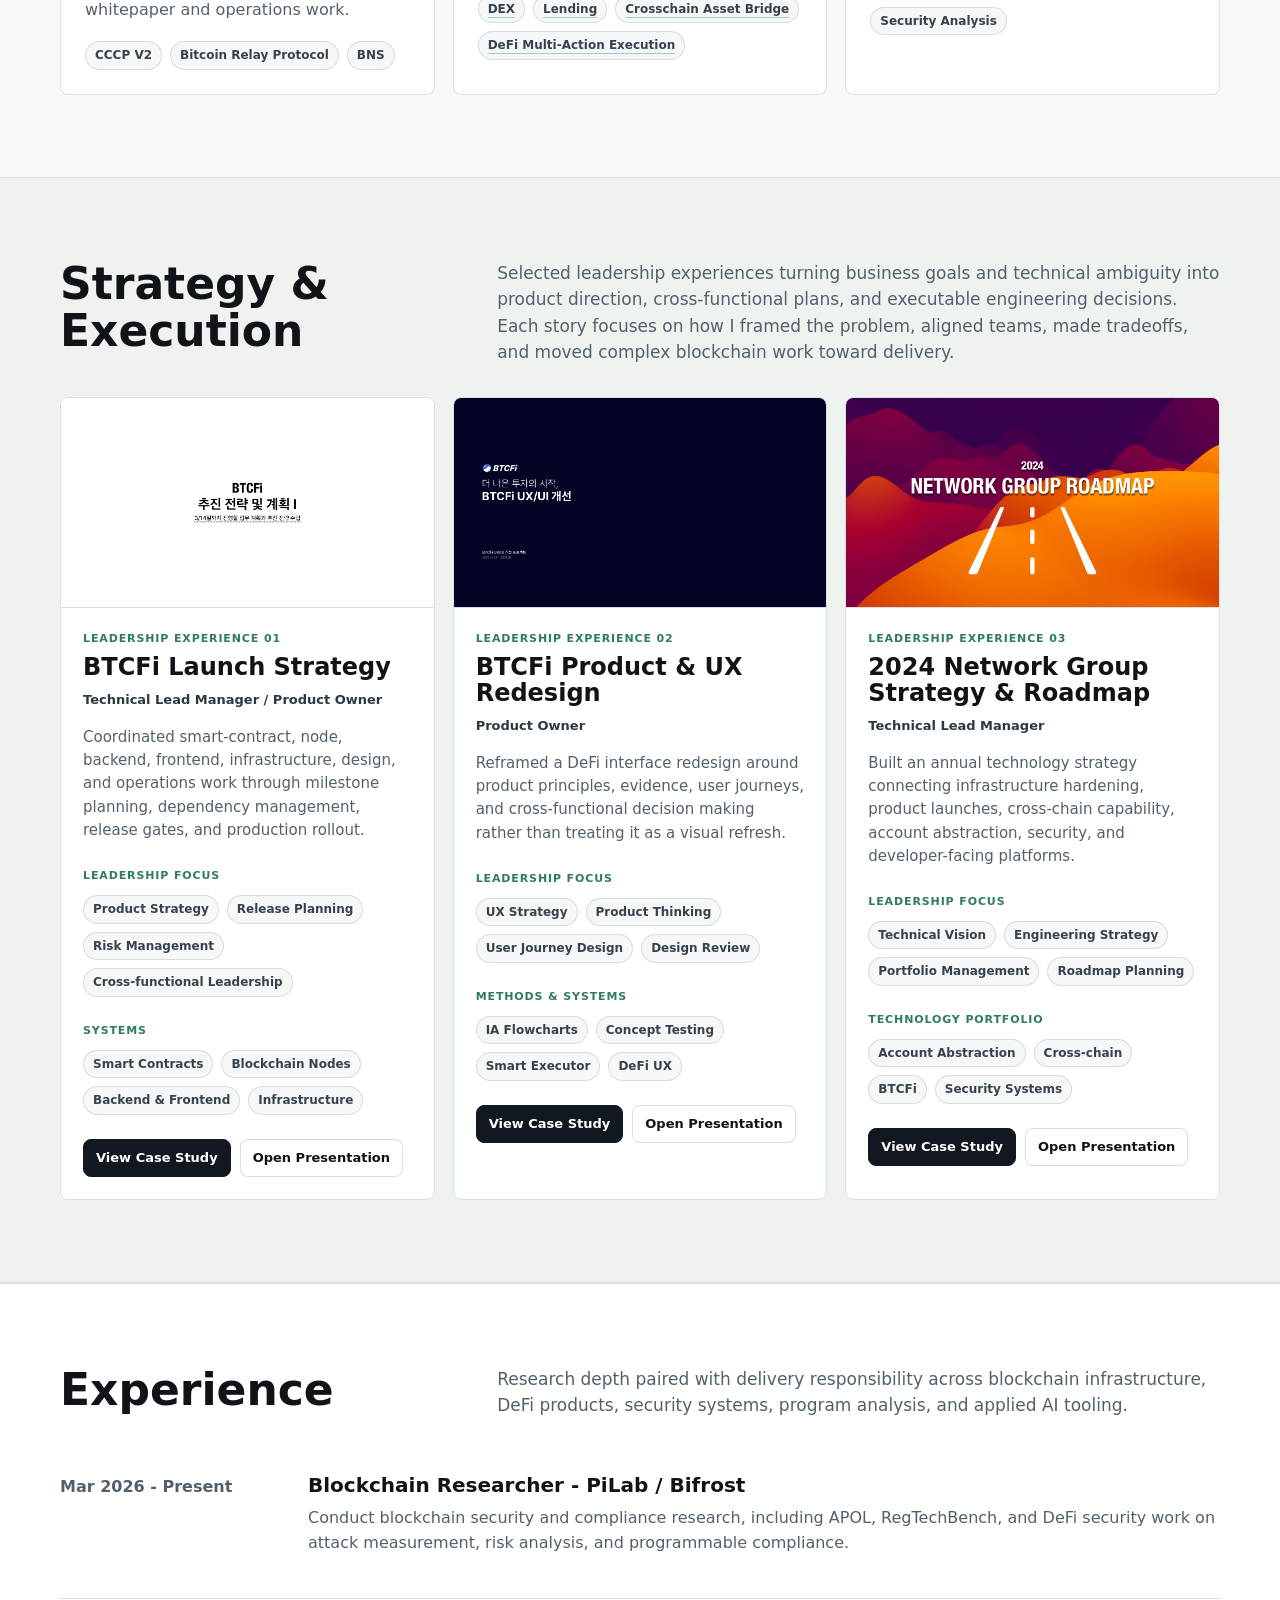
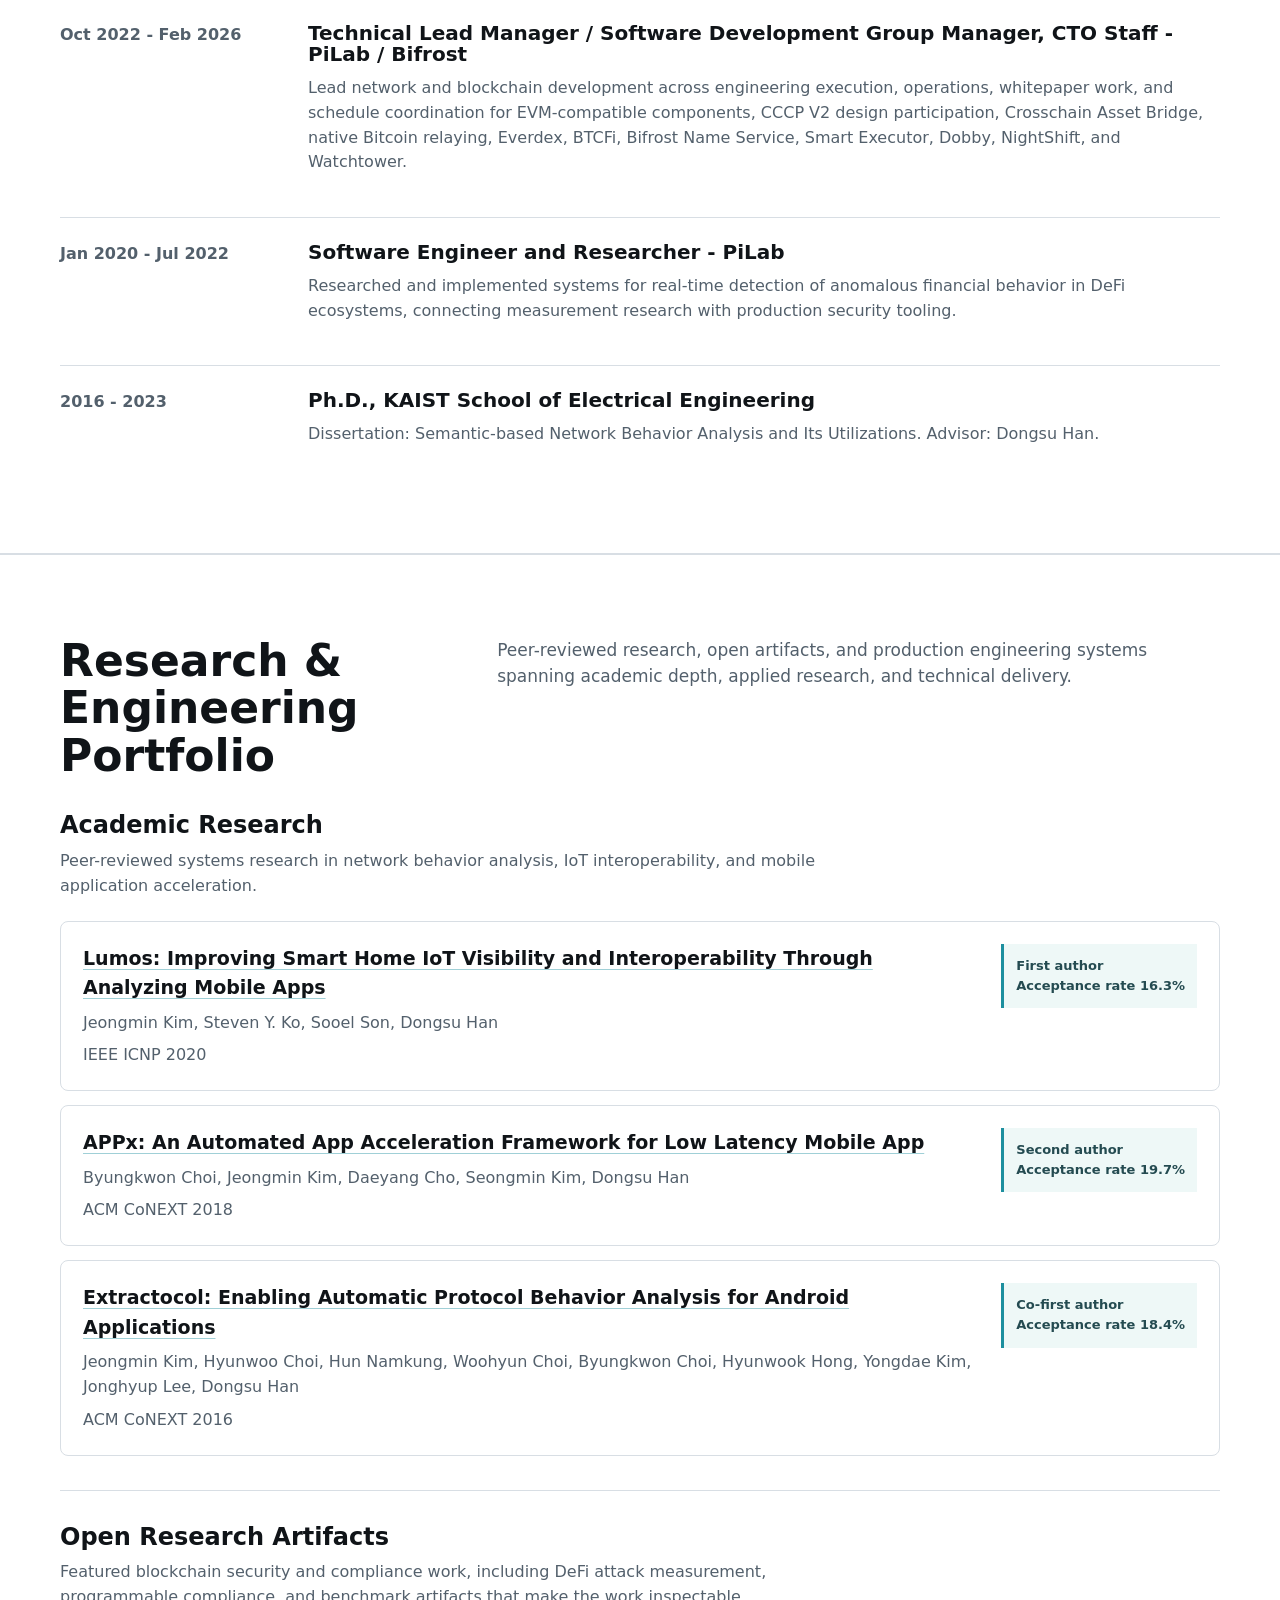
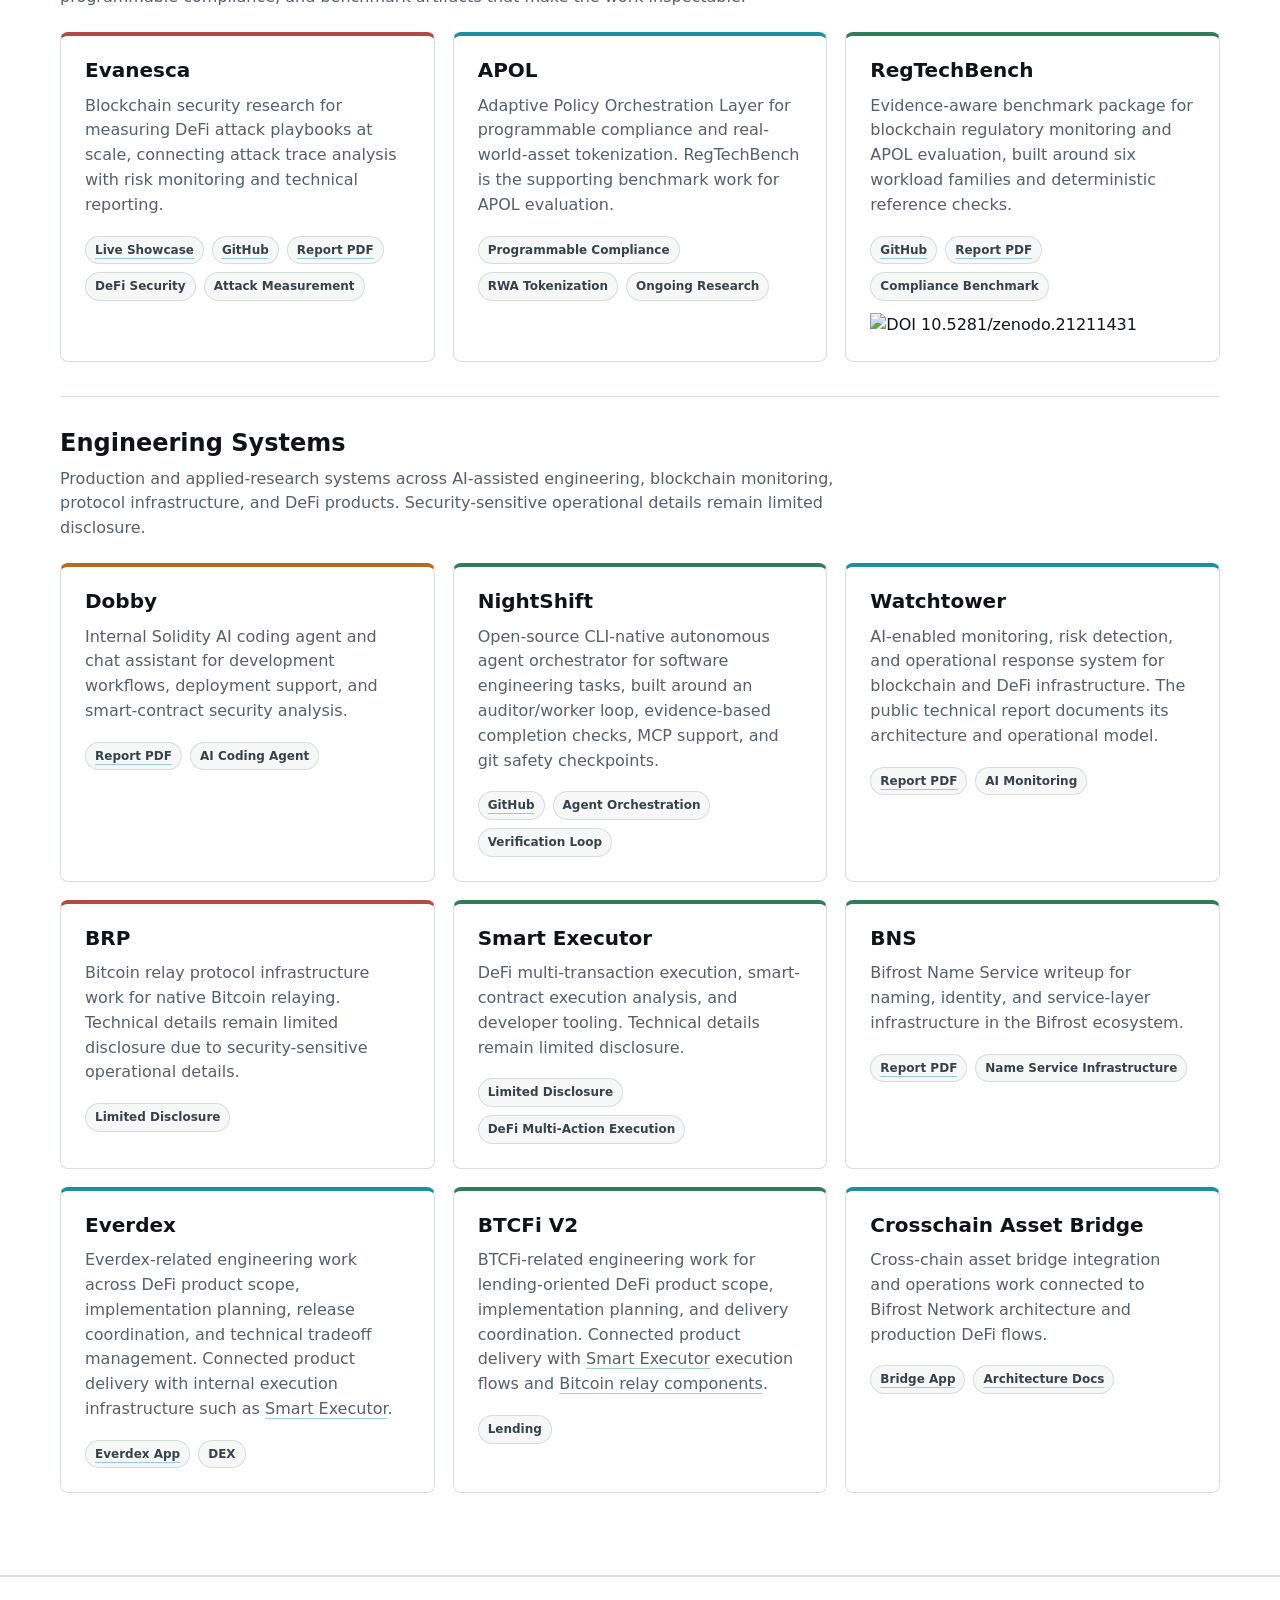
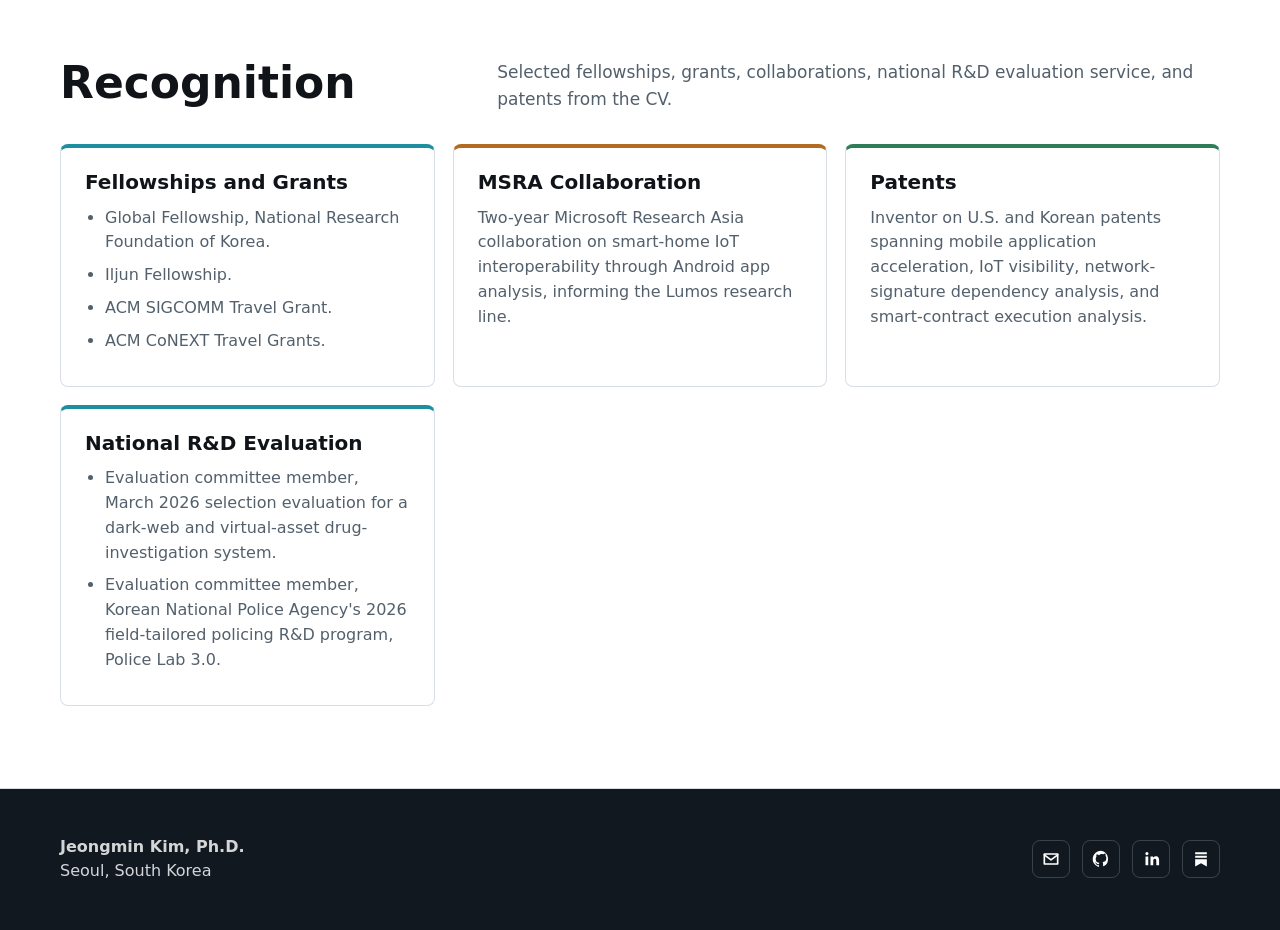
==== commit 881578b7: "Rename leadership section to strategy and execution" ====
--- a/public/index.html
+++ b/public/index.html
@@ -771,7 +771,7 @@
             <a class="brand" href="#top">Jeongmin Kim</a>
             <div class="nav-links">
                 <a href="#engineering">Engineering</a>
-                <a href="#product-engineering-leadership">Leadership</a>
+                <a href="#strategy-execution">Strategy</a>
                 <a href="#experience">Experience</a>
                 <a href="#portfolio">Portfolio</a>
                 <a href="#recognition">Recognition</a>
@@ -794,7 +794,7 @@
                         DeFi products, security systems, and AI-enabled engineering tools.
                     </p>
                     <div class="hero-actions">
-                        <a class="button dark" href="#product-engineering-leadership">Product &amp; engineering leadership</a>
+                        <a class="button dark" href="#strategy-execution">Strategy &amp; execution</a>
                         <a class="button" href="#portfolio">Portfolio</a>
                         <a class="button" href="https://github.com/appff" target="_blank" rel="noreferrer">GitHub</a>
                         <a class="button" href="https://www.linkedin.com/in/jeongmin-kim-a875b1139/" target="_blank" rel="noreferrer">LinkedIn</a>
@@ -882,10 +882,10 @@
             </div>
         </section>
 
-        <section class="leadership-section" id="product-engineering-leadership">
+        <section class="leadership-section" id="strategy-execution">
             <div class="shell">
                 <div class="section-head">
-                    <h2>Product &amp; Engineering Leadership</h2>
+                    <h2>Strategy &amp; Execution</h2>
                     <p>
                         Selected leadership experiences turning business goals and technical ambiguity into product
                         direction, cross-functional plans, and executable engineering decisions. Each story focuses on
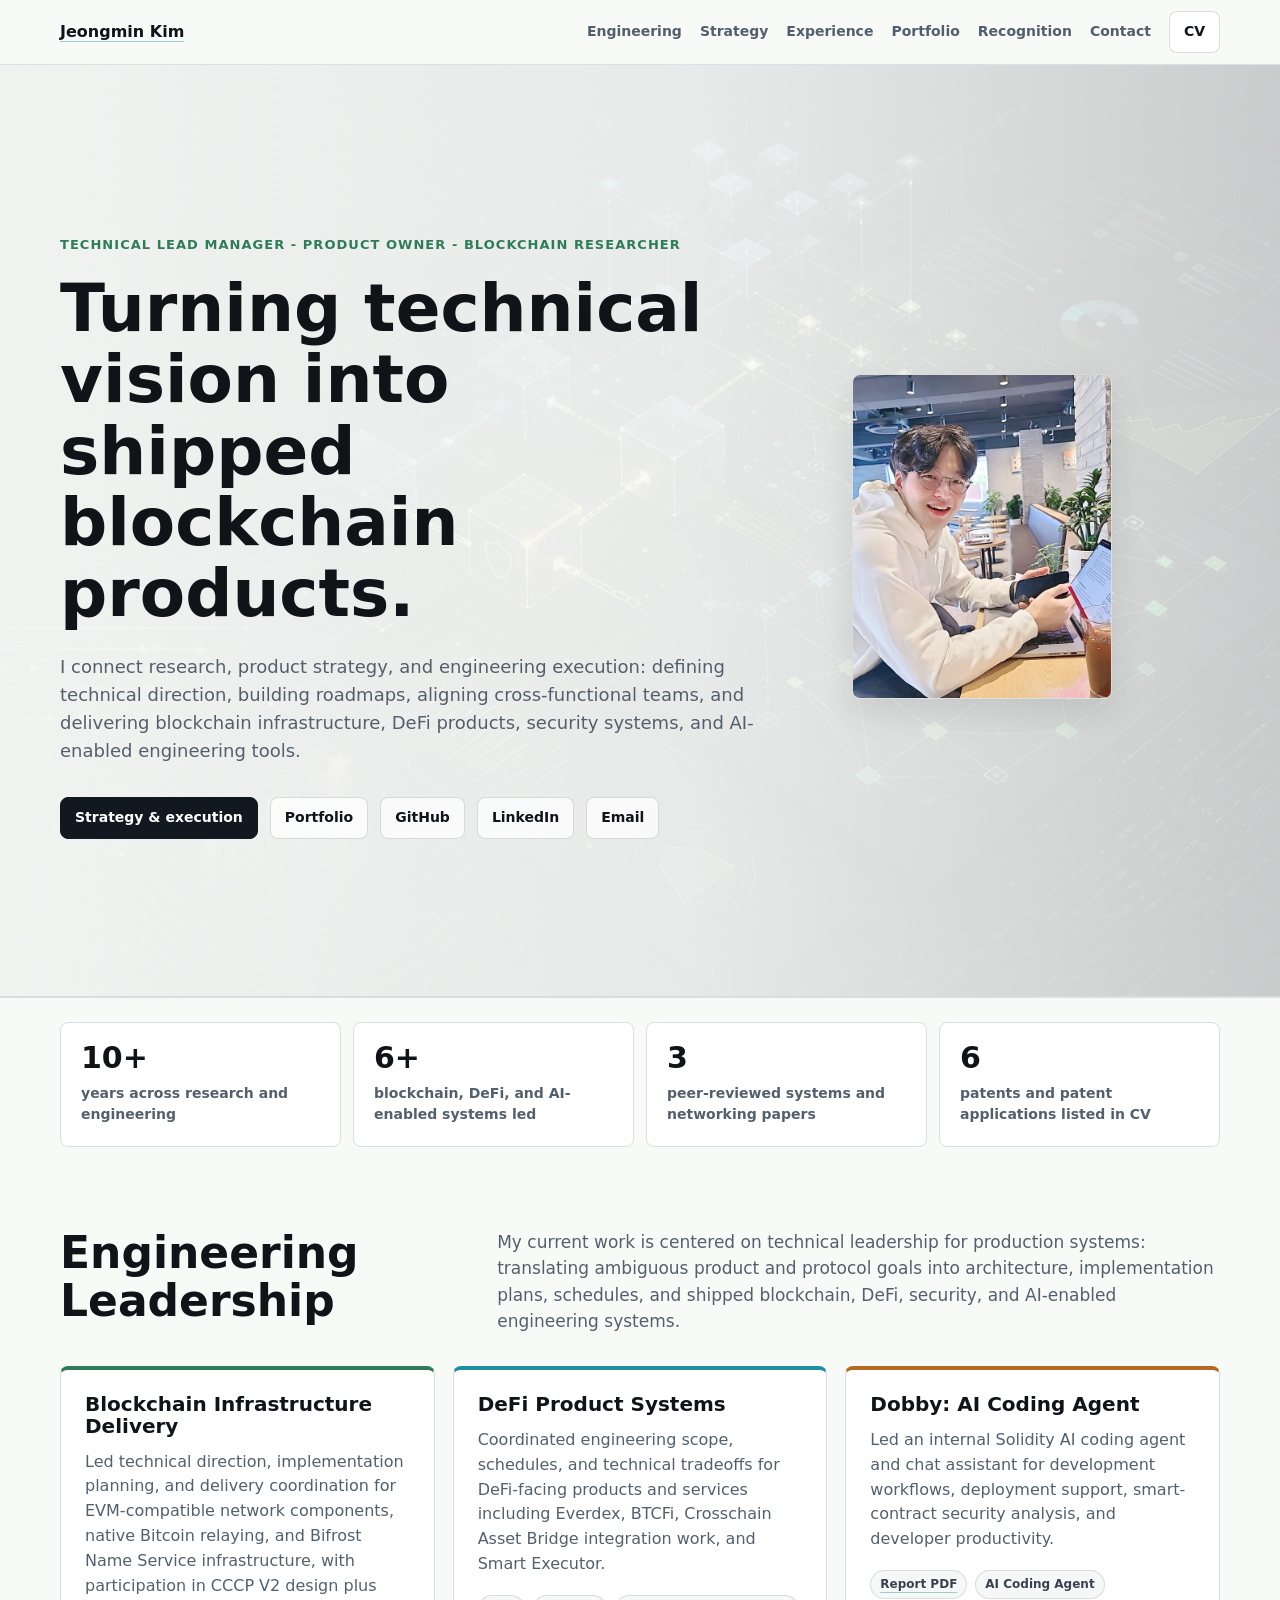
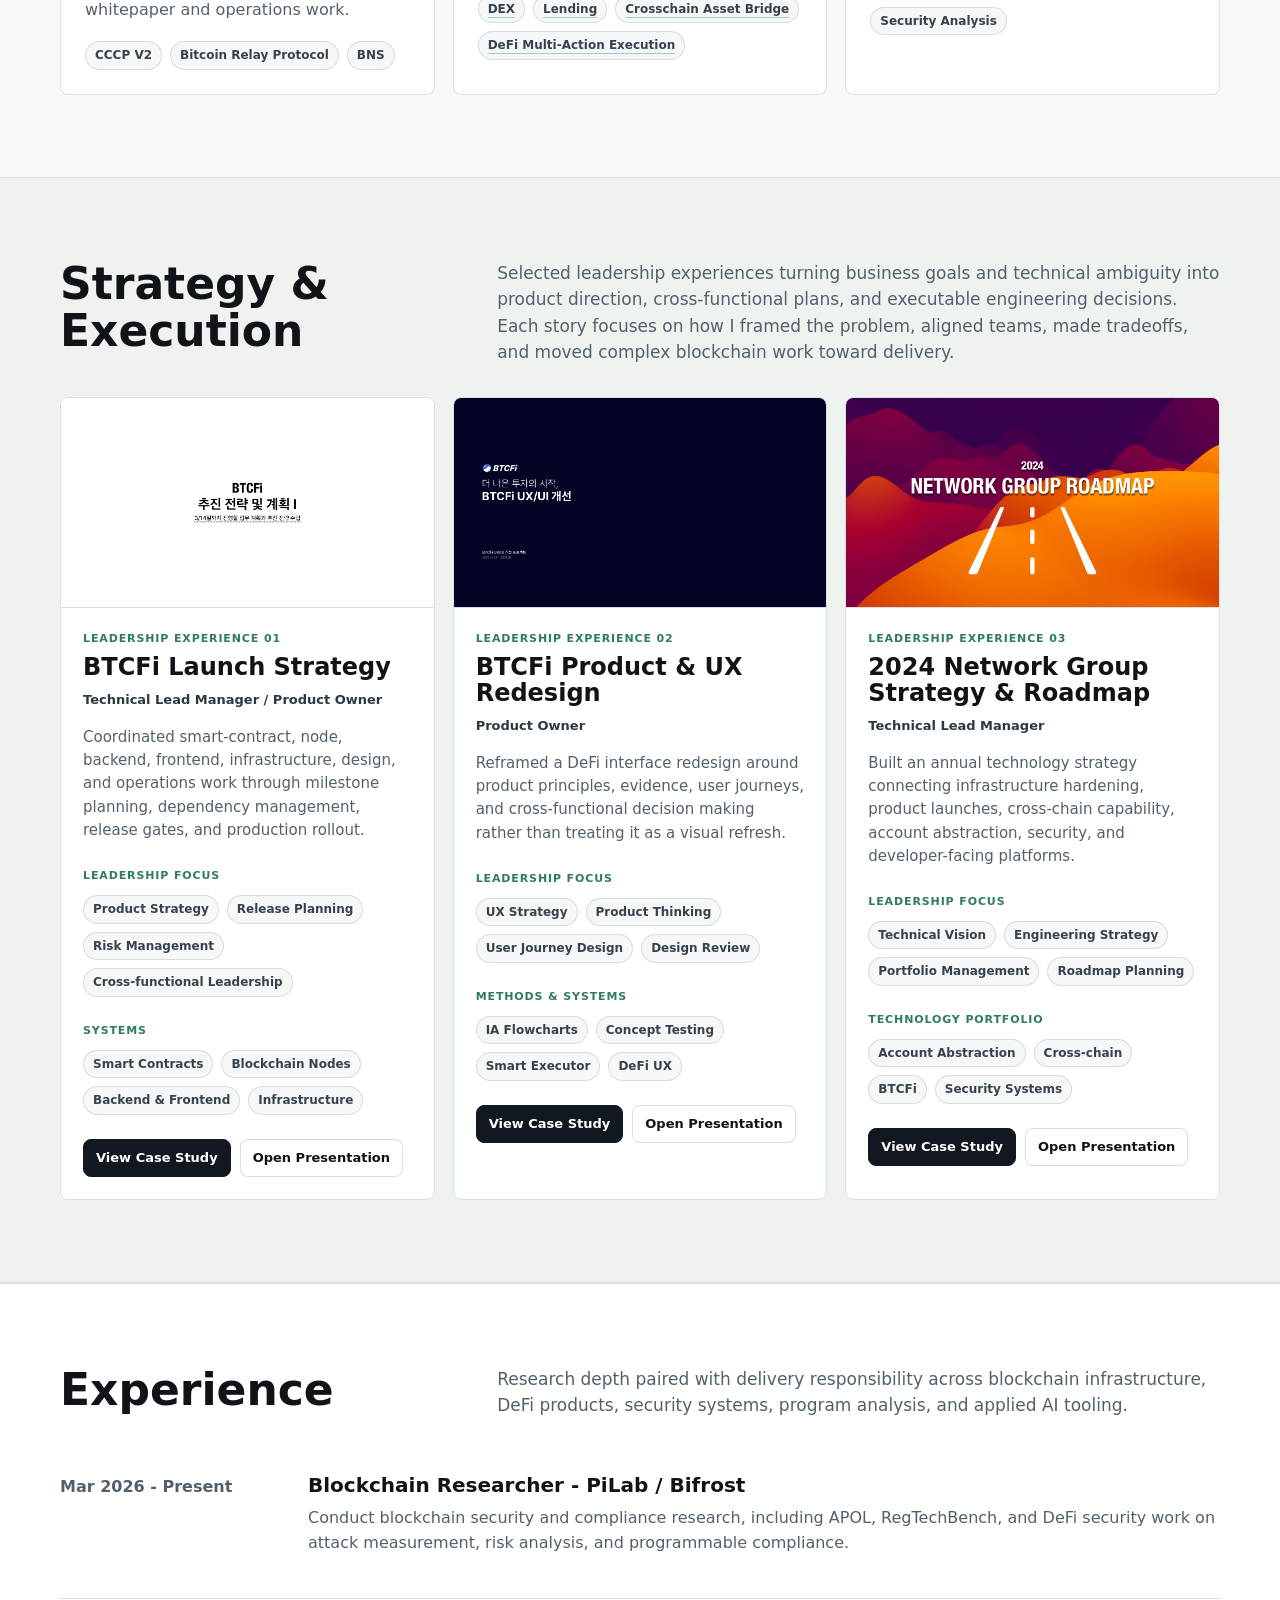
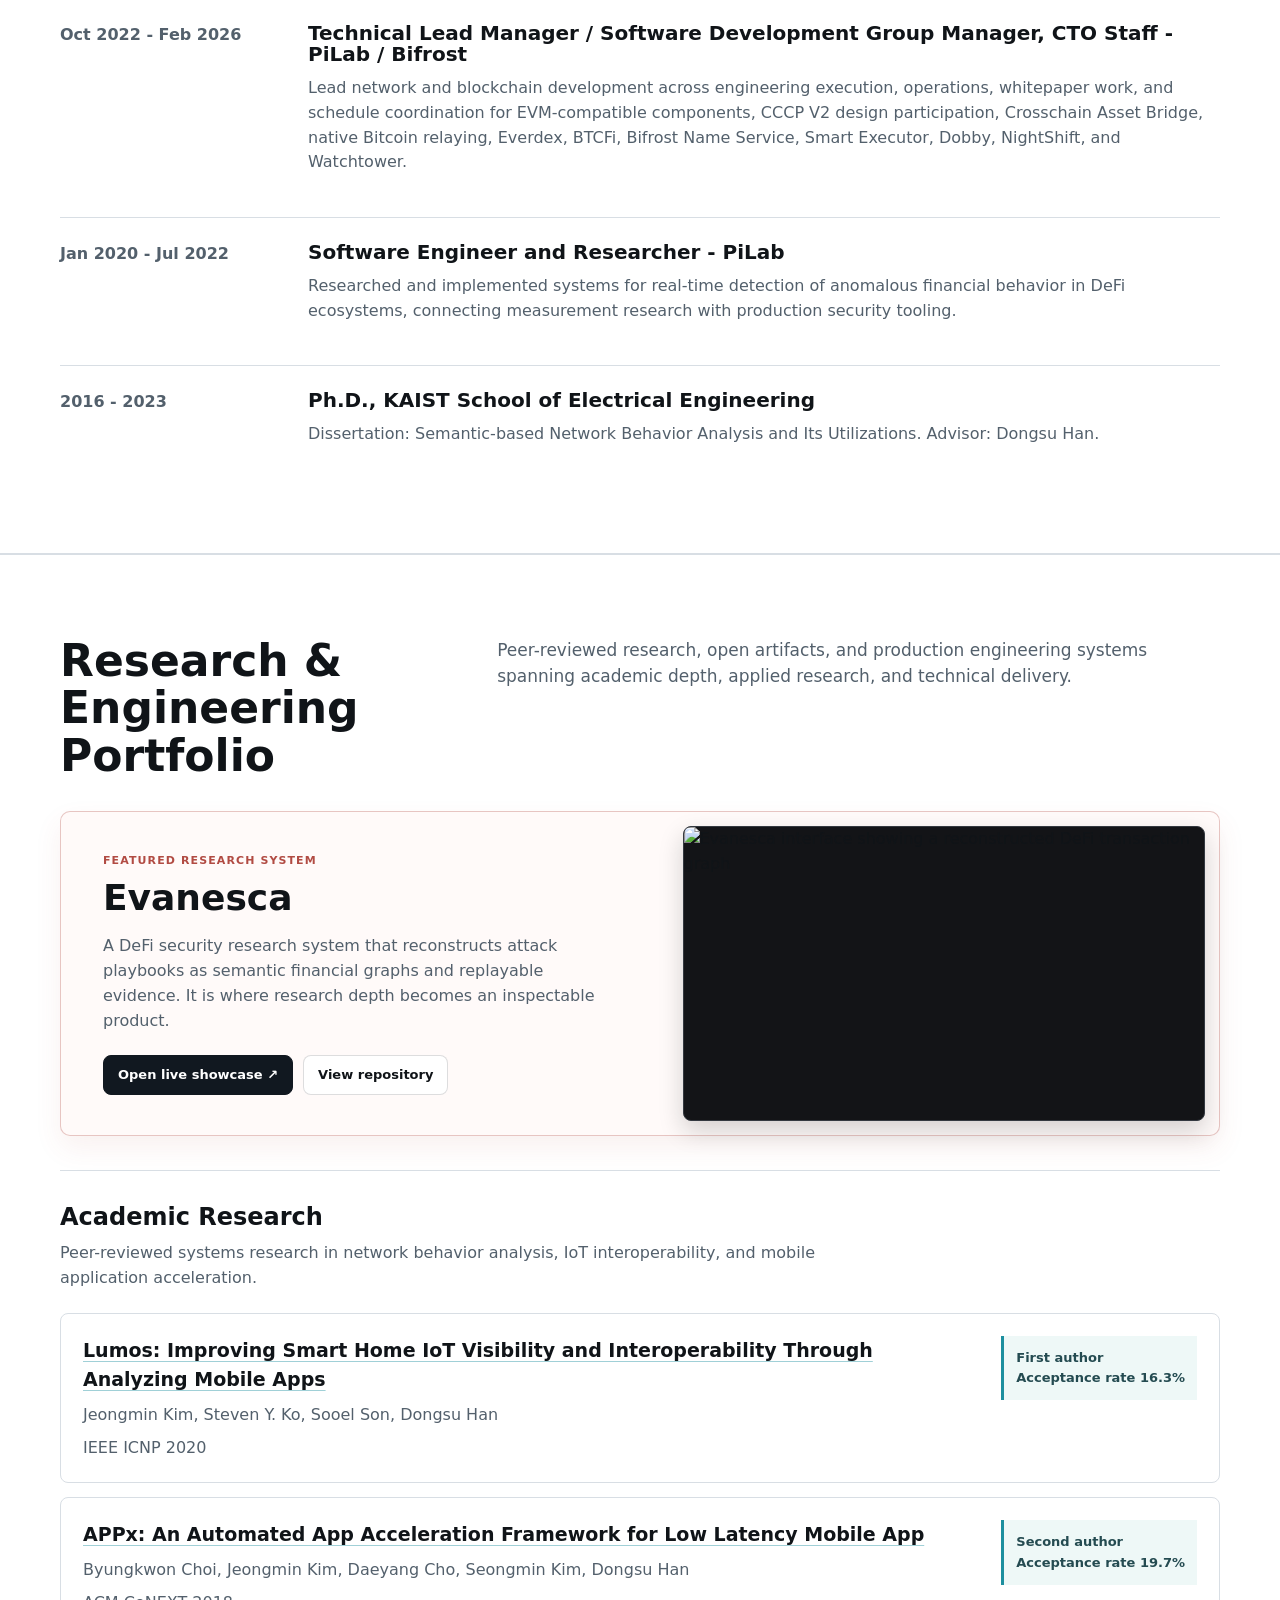
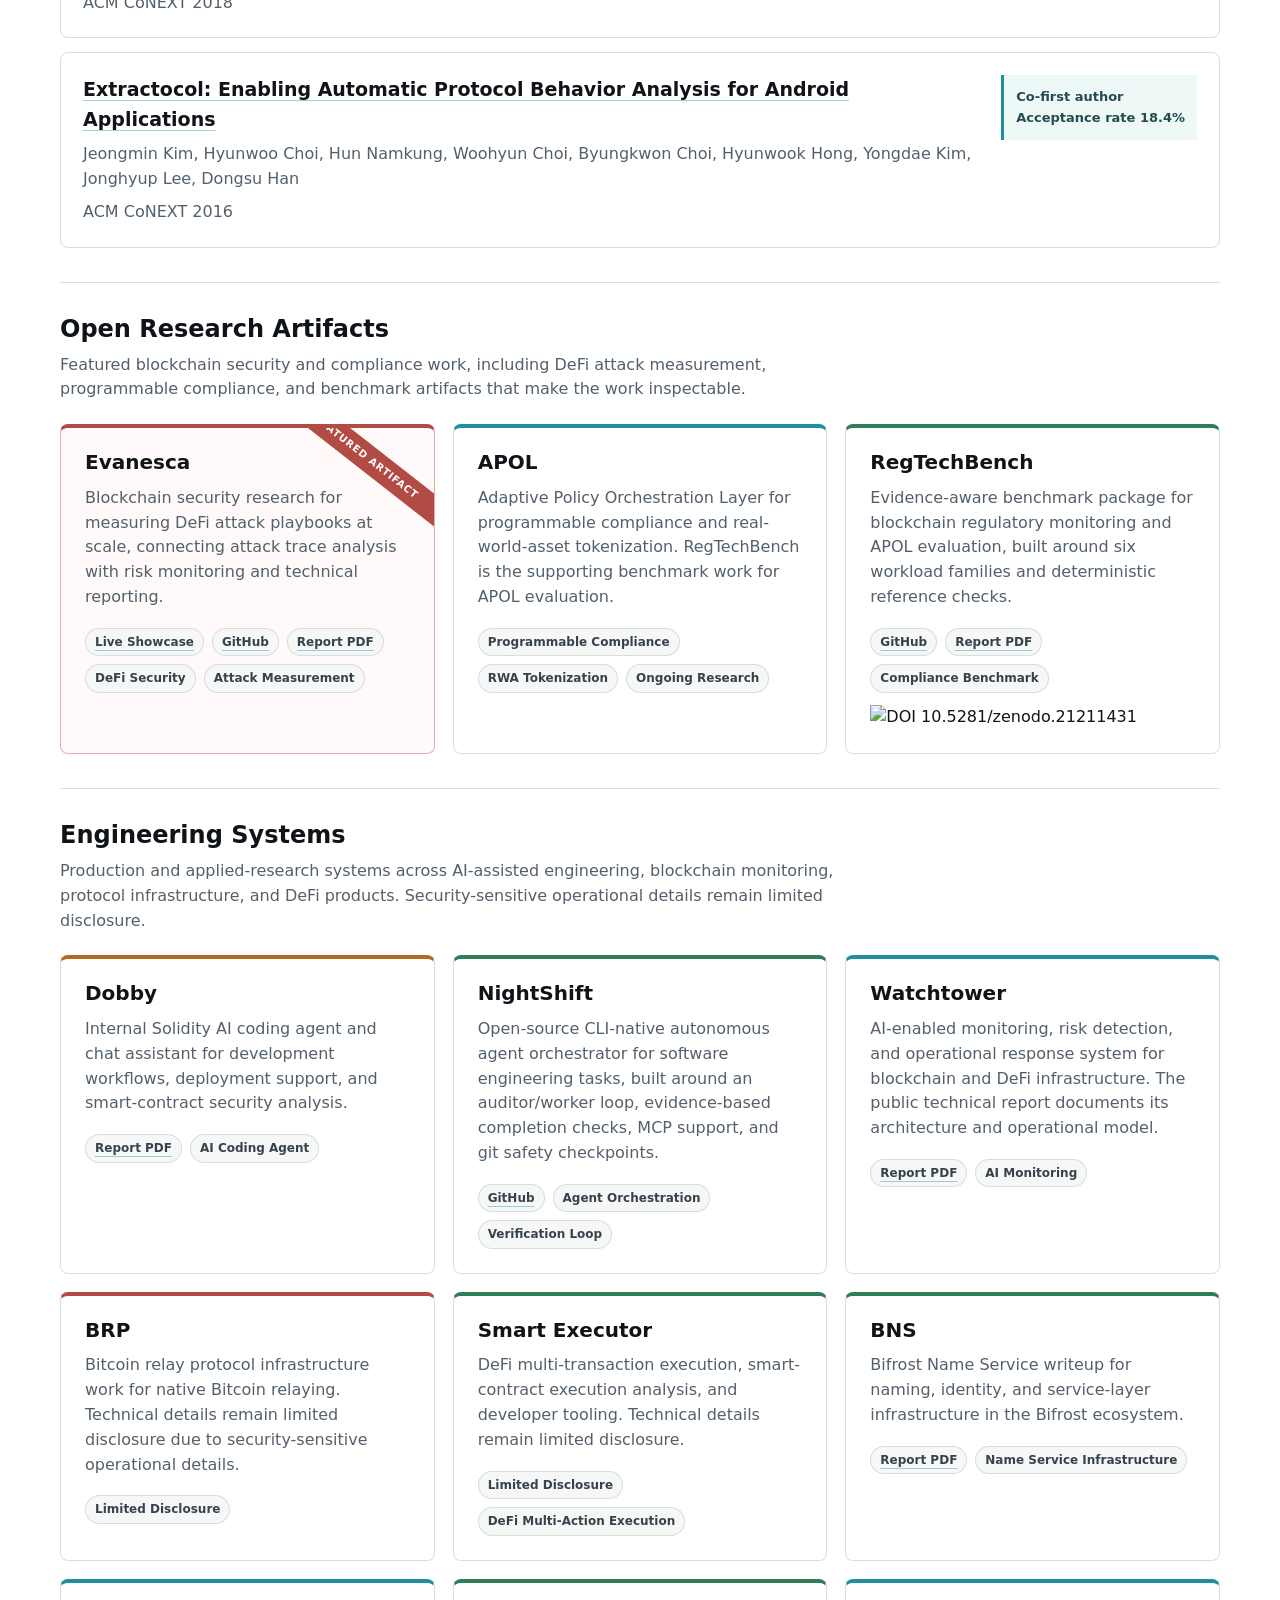
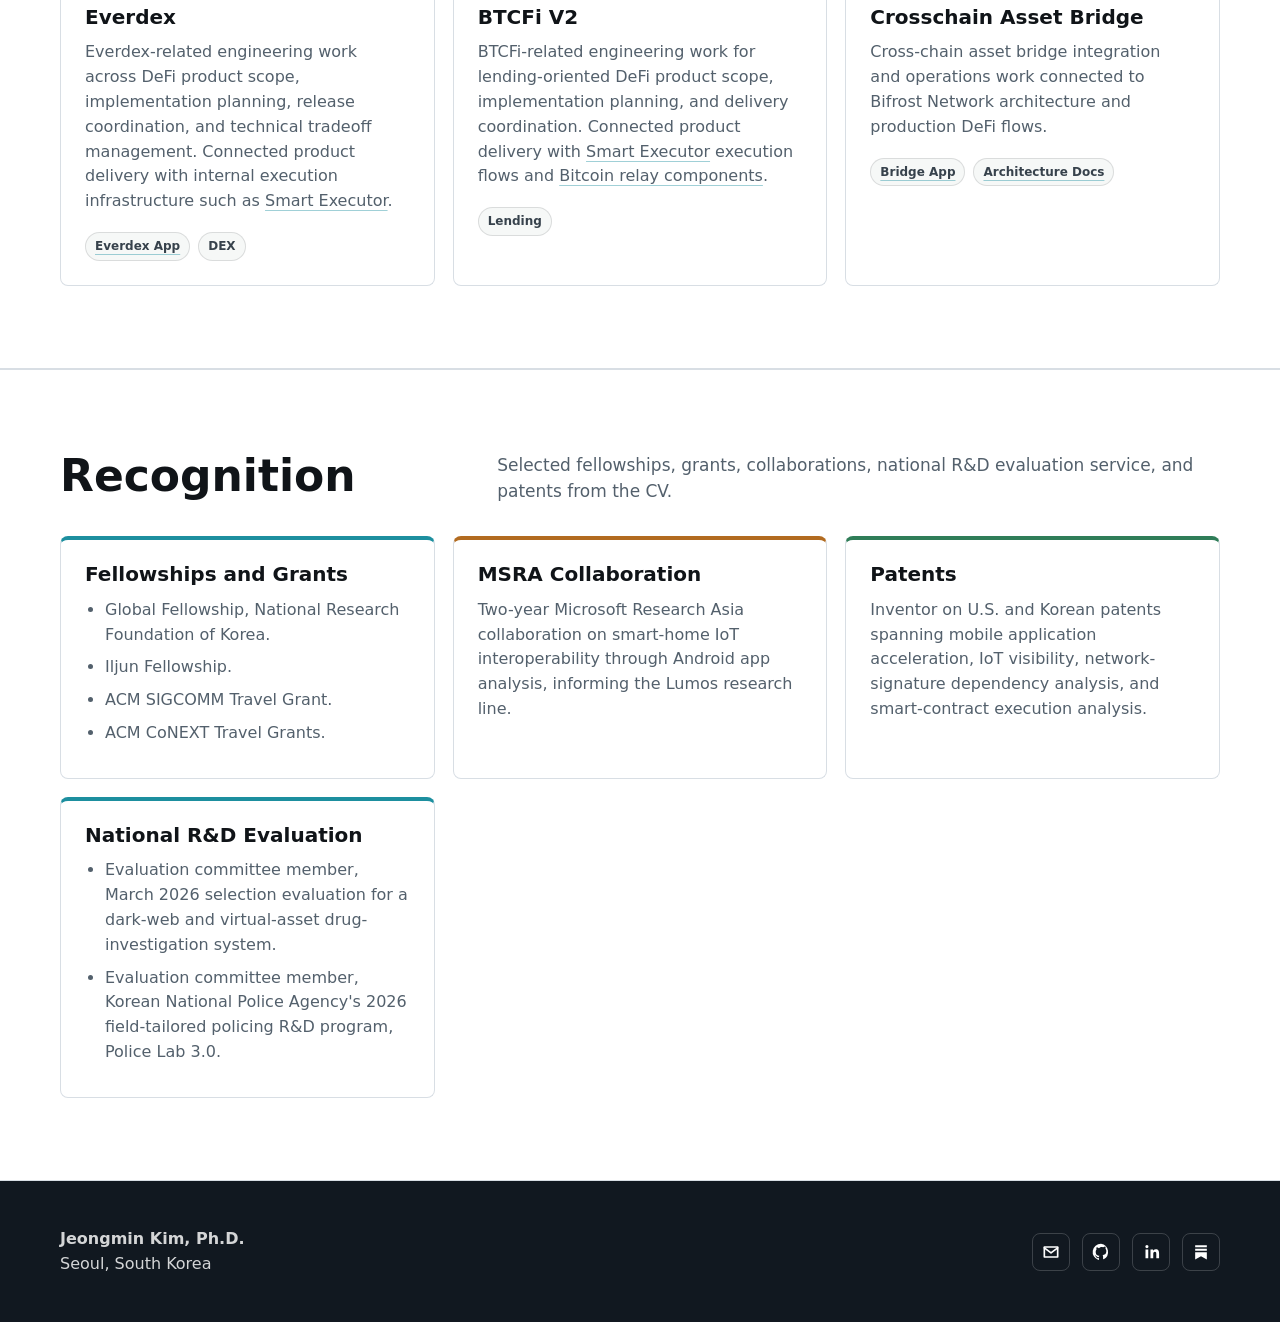
==== commit 82820cc1: "Highlight Evanesca research system" ====
--- a/public/index.html
+++ b/public/index.html
@@ -345,6 +345,98 @@
             border-bottom: 1px solid var(--line);
         }
 
+        .featured-project {
+            display: grid;
+            grid-template-columns: minmax(0, 1.05fr) minmax(0, 0.95fr);
+            gap: 30px;
+            align-items: stretch;
+            margin: 6px 0 34px;
+            padding: 14px;
+            border: 1px solid rgba(177, 75, 67, 0.3);
+            border-radius: 10px;
+            background: #fffaf9;
+            box-shadow: 0 12px 28px rgba(177, 75, 67, 0.08);
+        }
+
+        .featured-project-copy {
+            display: flex;
+            flex-direction: column;
+            justify-content: center;
+            padding: 26px 22px 26px 28px;
+        }
+
+        .featured-kicker {
+            color: var(--red);
+            font-size: 11px;
+            font-weight: 820;
+            letter-spacing: 0.1em;
+            text-transform: uppercase;
+        }
+
+        .featured-project h3 {
+            margin-top: 10px;
+            font-size: clamp(26px, 3vw, 36px);
+        }
+
+        .featured-project-copy p {
+            max-width: 520px;
+            margin: 16px 0 0;
+            color: var(--muted);
+            font-size: 16px;
+        }
+
+        .featured-project-actions {
+            display: flex;
+            flex-wrap: wrap;
+            gap: 10px;
+            margin-top: 22px;
+        }
+
+        .featured-project-actions .button {
+            min-height: 38px;
+            font-size: 13px;
+        }
+
+        .featured-project-visual {
+            min-height: 286px;
+            overflow: hidden;
+            border: 1px solid #343940;
+            border-radius: 8px;
+            background: #131417;
+            box-shadow: 0 10px 24px rgba(19, 20, 23, 0.18);
+        }
+
+        .featured-project-visual img {
+            width: 100%;
+            height: 100%;
+            min-height: 286px;
+            display: block;
+            object-fit: cover;
+            object-position: center;
+        }
+
+        .featured-artifact {
+            position: relative;
+            overflow: hidden;
+            border-color: rgba(177, 75, 67, 0.42);
+            background: #fffaf9;
+        }
+
+        .featured-artifact::before {
+            content: "Featured artifact";
+            position: absolute;
+            top: 16px;
+            right: -33px;
+            padding: 5px 36px;
+            color: #ffffff;
+            background: var(--red);
+            font-size: 10px;
+            font-weight: 800;
+            letter-spacing: 0.08em;
+            text-transform: uppercase;
+            transform: rotate(38deg);
+        }
+
         .case-grid {
             display: grid;
             grid-template-columns: repeat(3, minmax(0, 1fr));
@@ -714,6 +806,14 @@
 
             .case-card-body {
                 min-height: 0;
+            }
+
+            .featured-project {
+                grid-template-columns: 1fr;
+            }
+
+            .featured-project-copy {
+                padding: 18px 12px 10px;
             }
 
             .paper,
@@ -1076,6 +1176,23 @@
                         depth, applied research, and technical delivery.
                     </p>
                 </div>
+                <article class="featured-project" aria-labelledby="evanesca-feature-title">
+                    <div class="featured-project-copy">
+                        <span class="featured-kicker">Featured research system</span>
+                        <h3 id="evanesca-feature-title">Evanesca</h3>
+                        <p>
+                            A DeFi security research system that reconstructs attack playbooks as semantic financial
+                            graphs and replayable evidence. It is where research depth becomes an inspectable product.
+                        </p>
+                        <div class="featured-project-actions">
+                            <a class="button dark" href="https://evanesca-front.vercel.app/" target="_blank" rel="noreferrer">Open live showcase ↗</a>
+                            <a class="button" href="https://github.com/appff/Evanesca_public" target="_blank" rel="noreferrer">View repository</a>
+                        </div>
+                    </div>
+                    <div class="featured-project-visual">
+                        <img src="https://evanesca-front.vercel.app/landing/evanesca-hero-still.jpg" alt="Evanesca interface showing a reconstructed DeFi transaction graph" width="1600" height="900">
+                    </div>
+                </article>
                 <div class="portfolio-block">
                     <h3 class="portfolio-title">Academic Research</h3>
                     <p class="portfolio-intro">
@@ -1123,7 +1240,7 @@
                         programmable compliance, and benchmark artifacts that make the work inspectable.
                     </p>
                     <div class="grid-3">
-                        <article class="card red">
+                        <article class="card red featured-artifact">
                             <h3>Evanesca</h3>
                             <p>
                                 Blockchain security research for measuring DeFi attack playbooks at scale, connecting
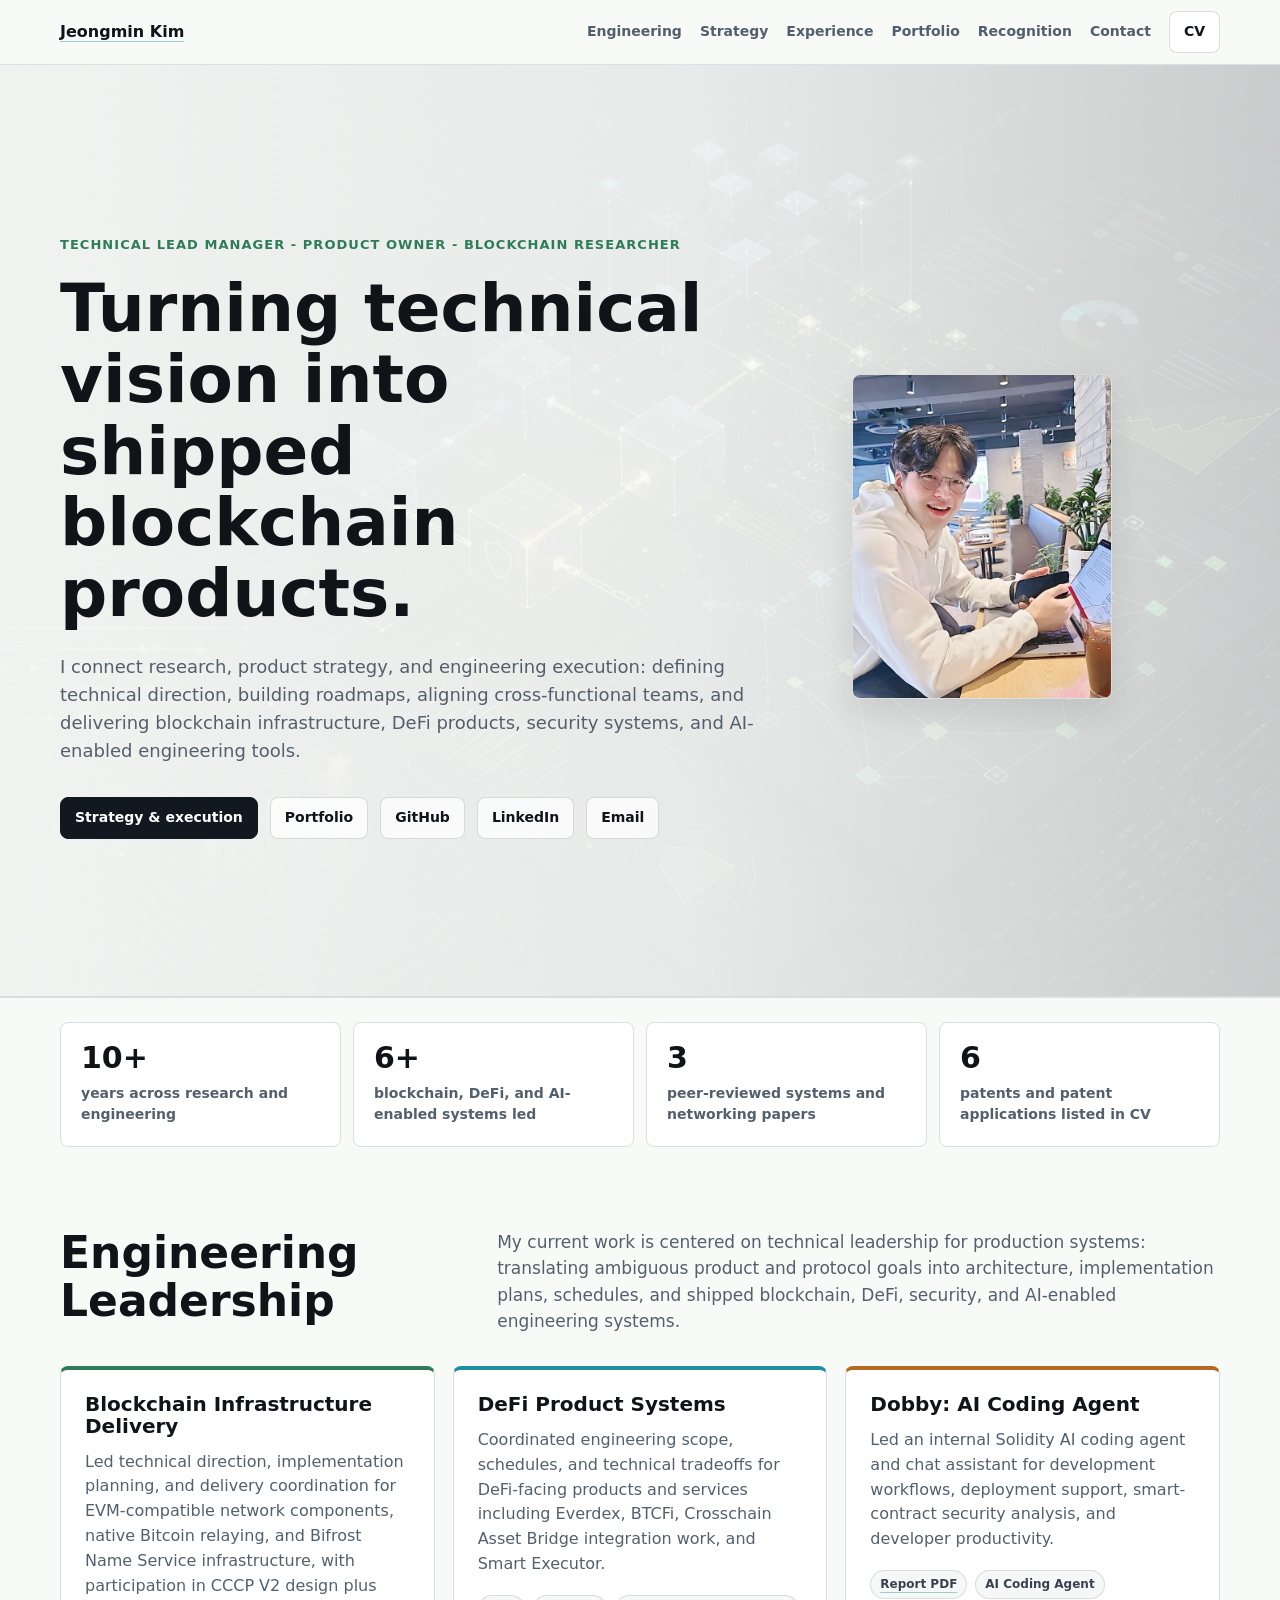
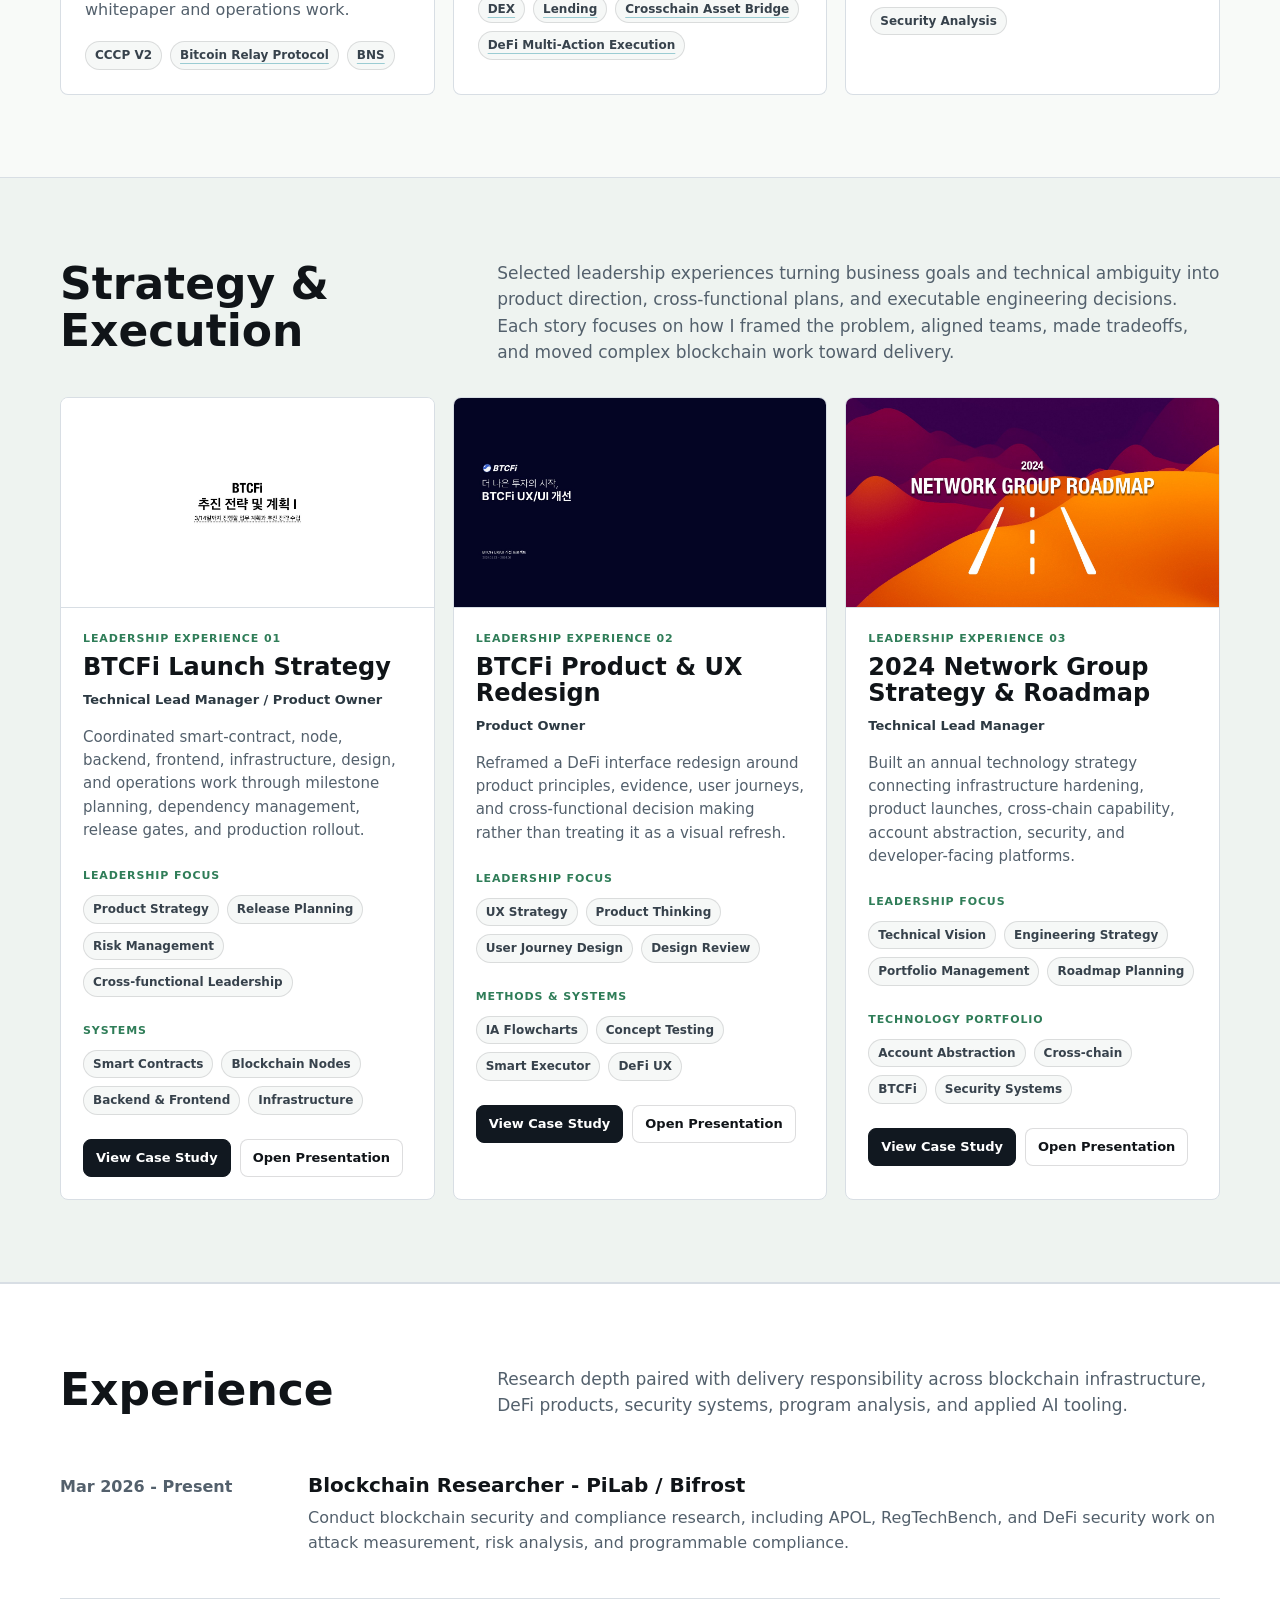
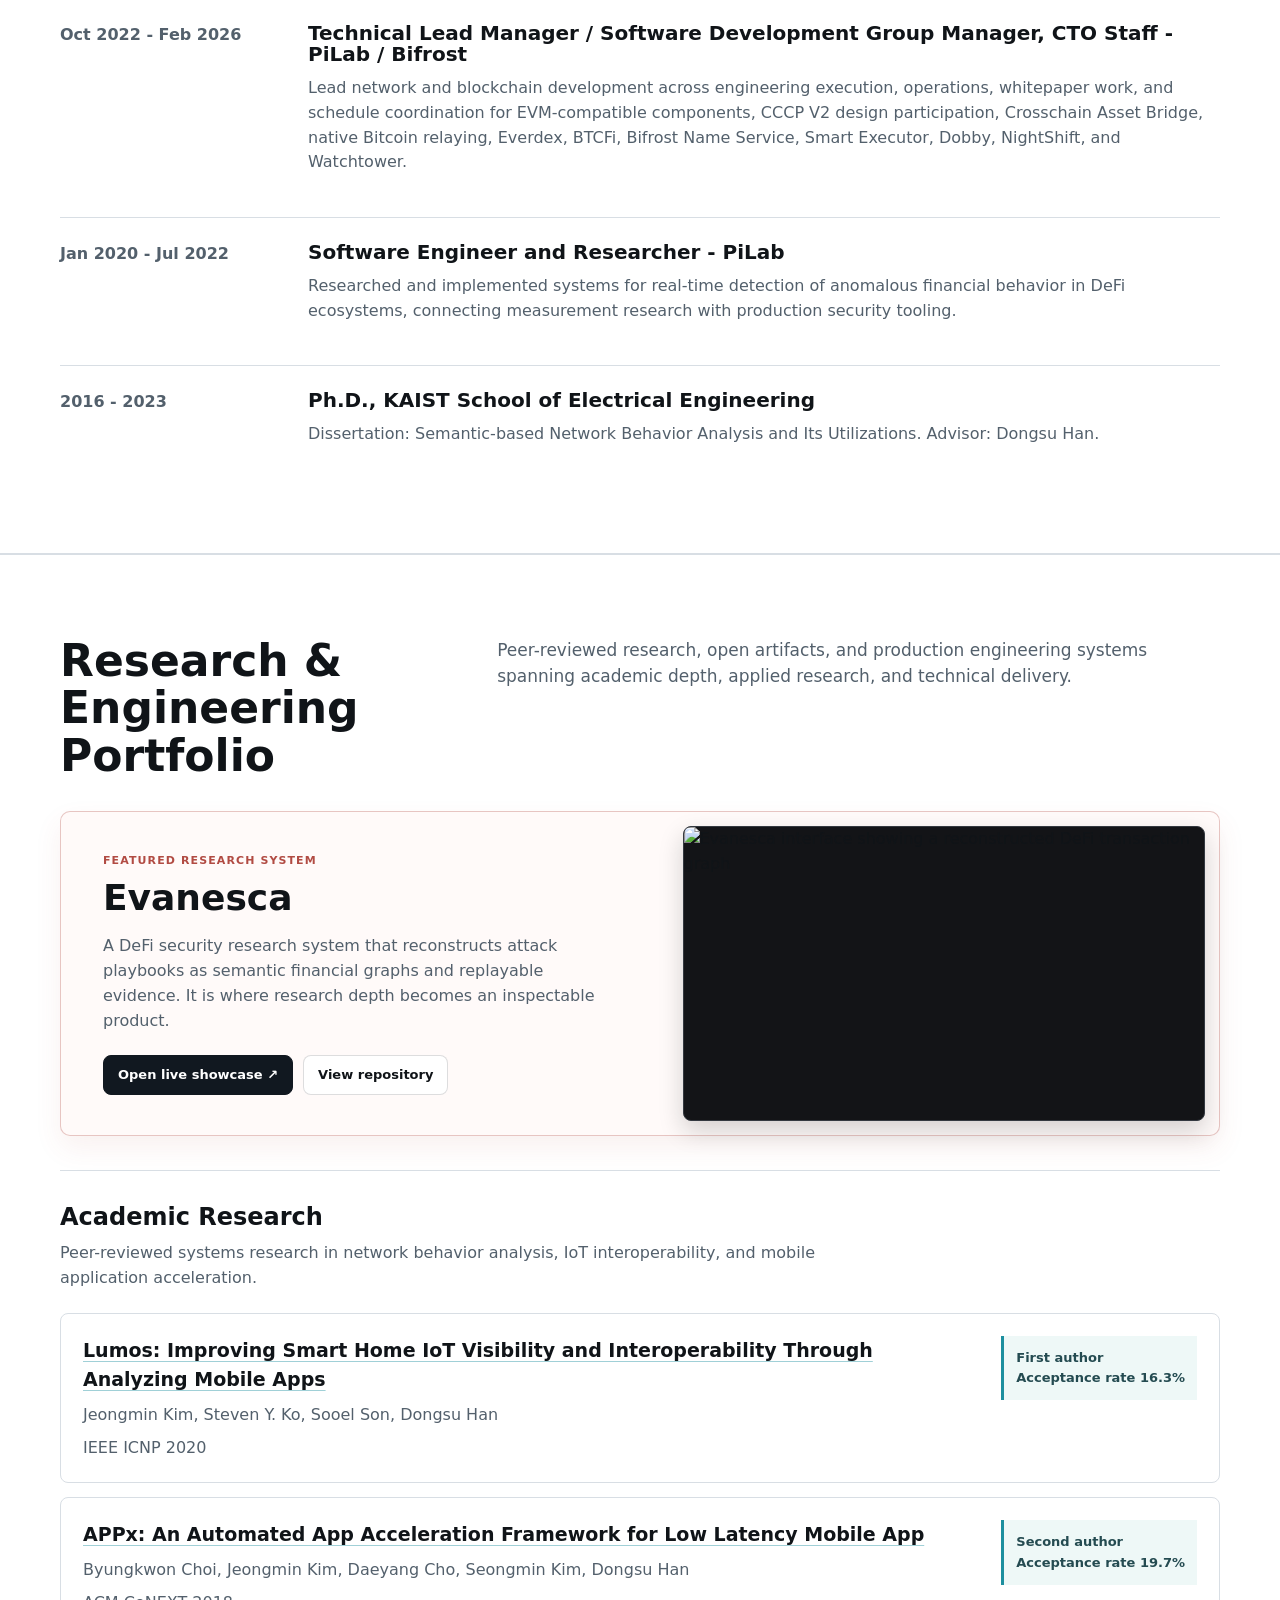
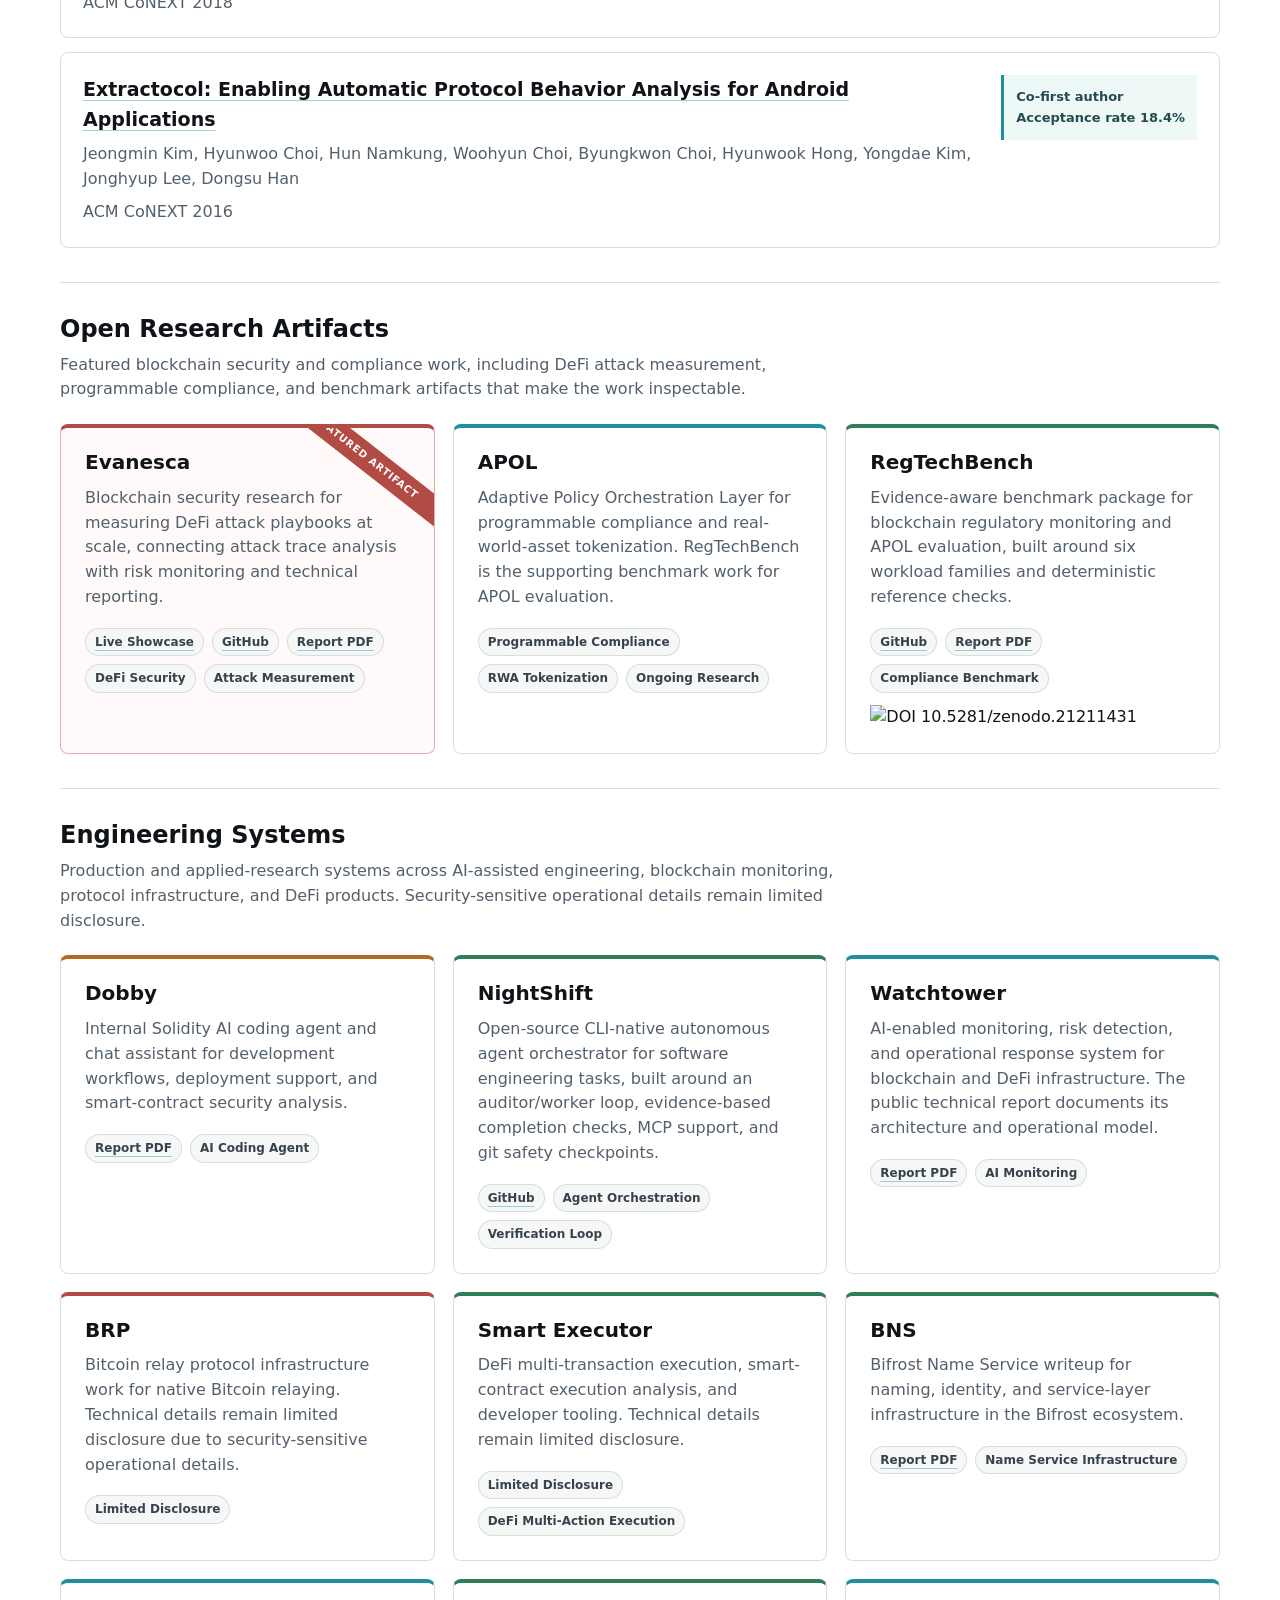
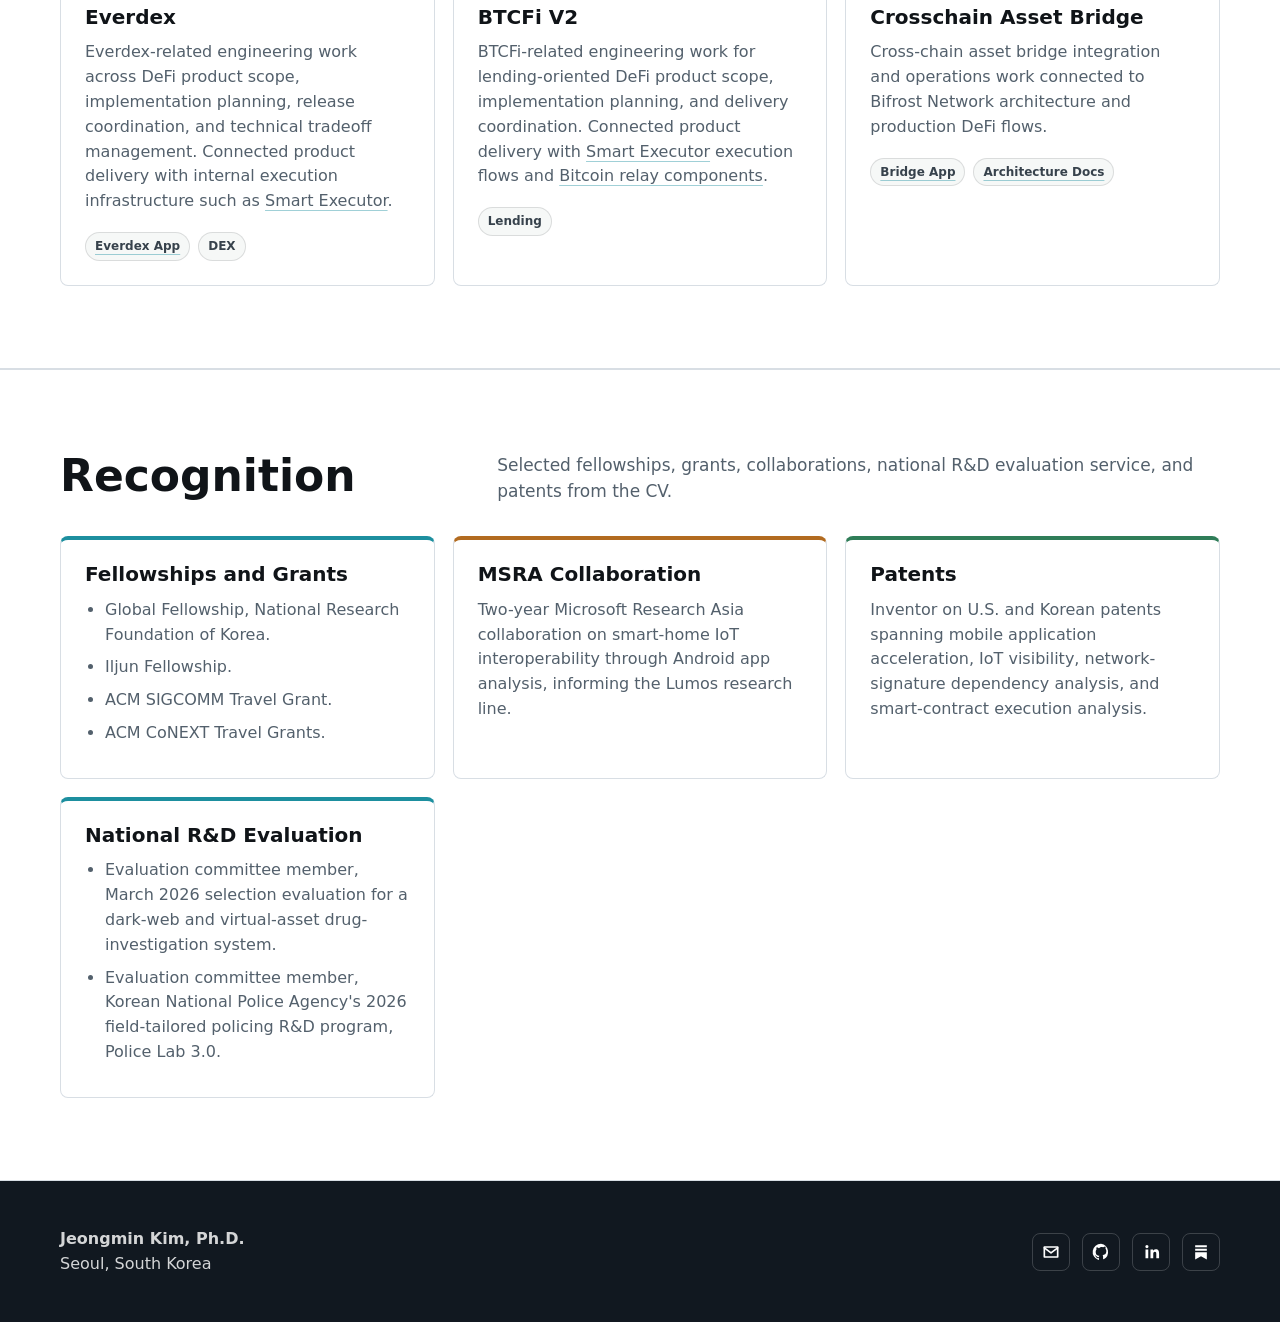
==== commit cb03fb71: "Link infrastructure badges to engineering systems" ====
--- a/public/index.html
+++ b/public/index.html
@@ -339,6 +339,10 @@
             border-top: 4px solid var(--red);
         }
 
+        .card[id] {
+            scroll-margin-top: 88px;
+        }
+
         .leadership-section {
             background: #eef3f0;
             border-top: 1px solid var(--line);
@@ -948,8 +952,8 @@
                         </p>
                         <div class="meta">
                             <span class="tag">CCCP V2</span>
-                            <span class="tag">Bitcoin Relay Protocol</span>
-                            <span class="tag">BNS</span>
+                            <a class="tag" href="#brp">Bitcoin Relay Protocol</a>
+                            <a class="tag" href="#bns">BNS</a>
                         </div>
                     </article>
                     <article class="card cyan">
@@ -1349,7 +1353,7 @@
                                 <span class="tag">DeFi Multi-Action Execution</span>
                             </div>
                         </article>
-                        <article class="card highlight">
+                        <article class="card highlight" id="bns">
                             <h3>BNS</h3>
                             <p>
                                 Bifrost Name Service writeup for naming, identity, and service-layer infrastructure in
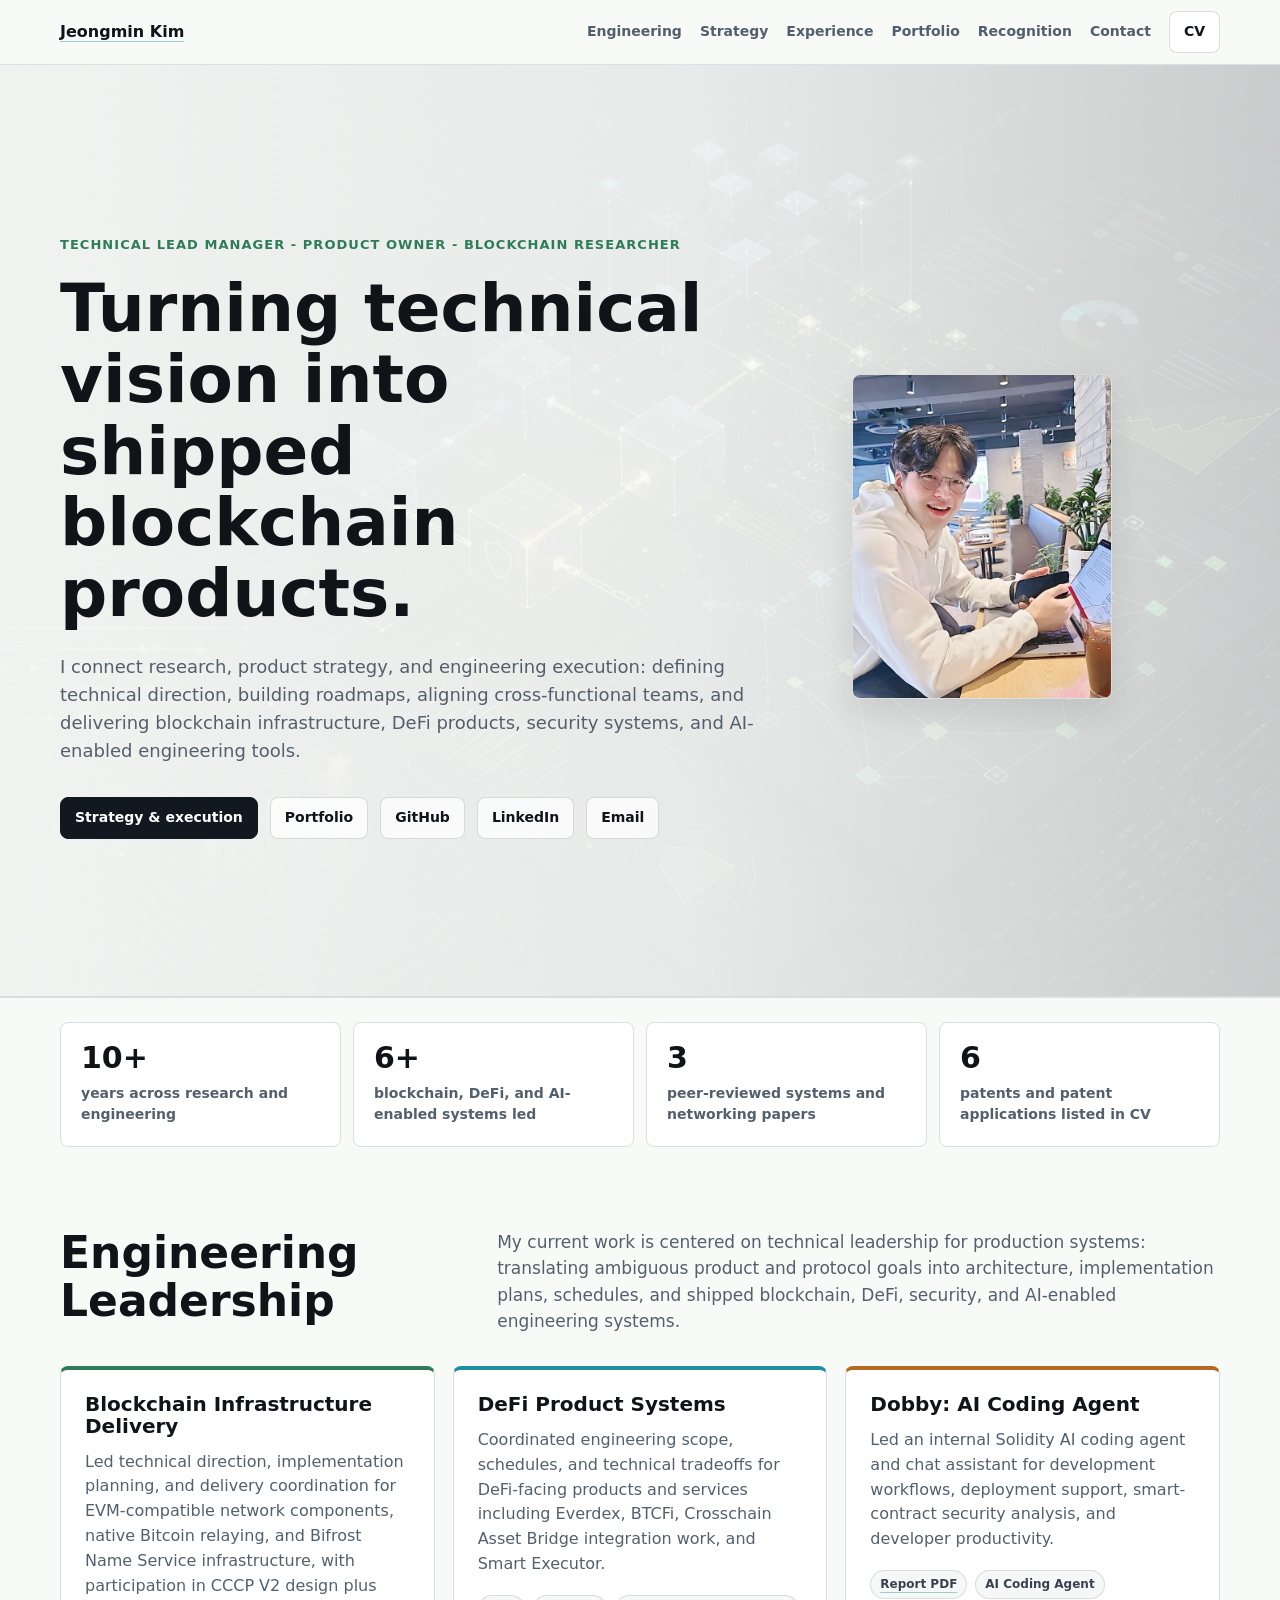
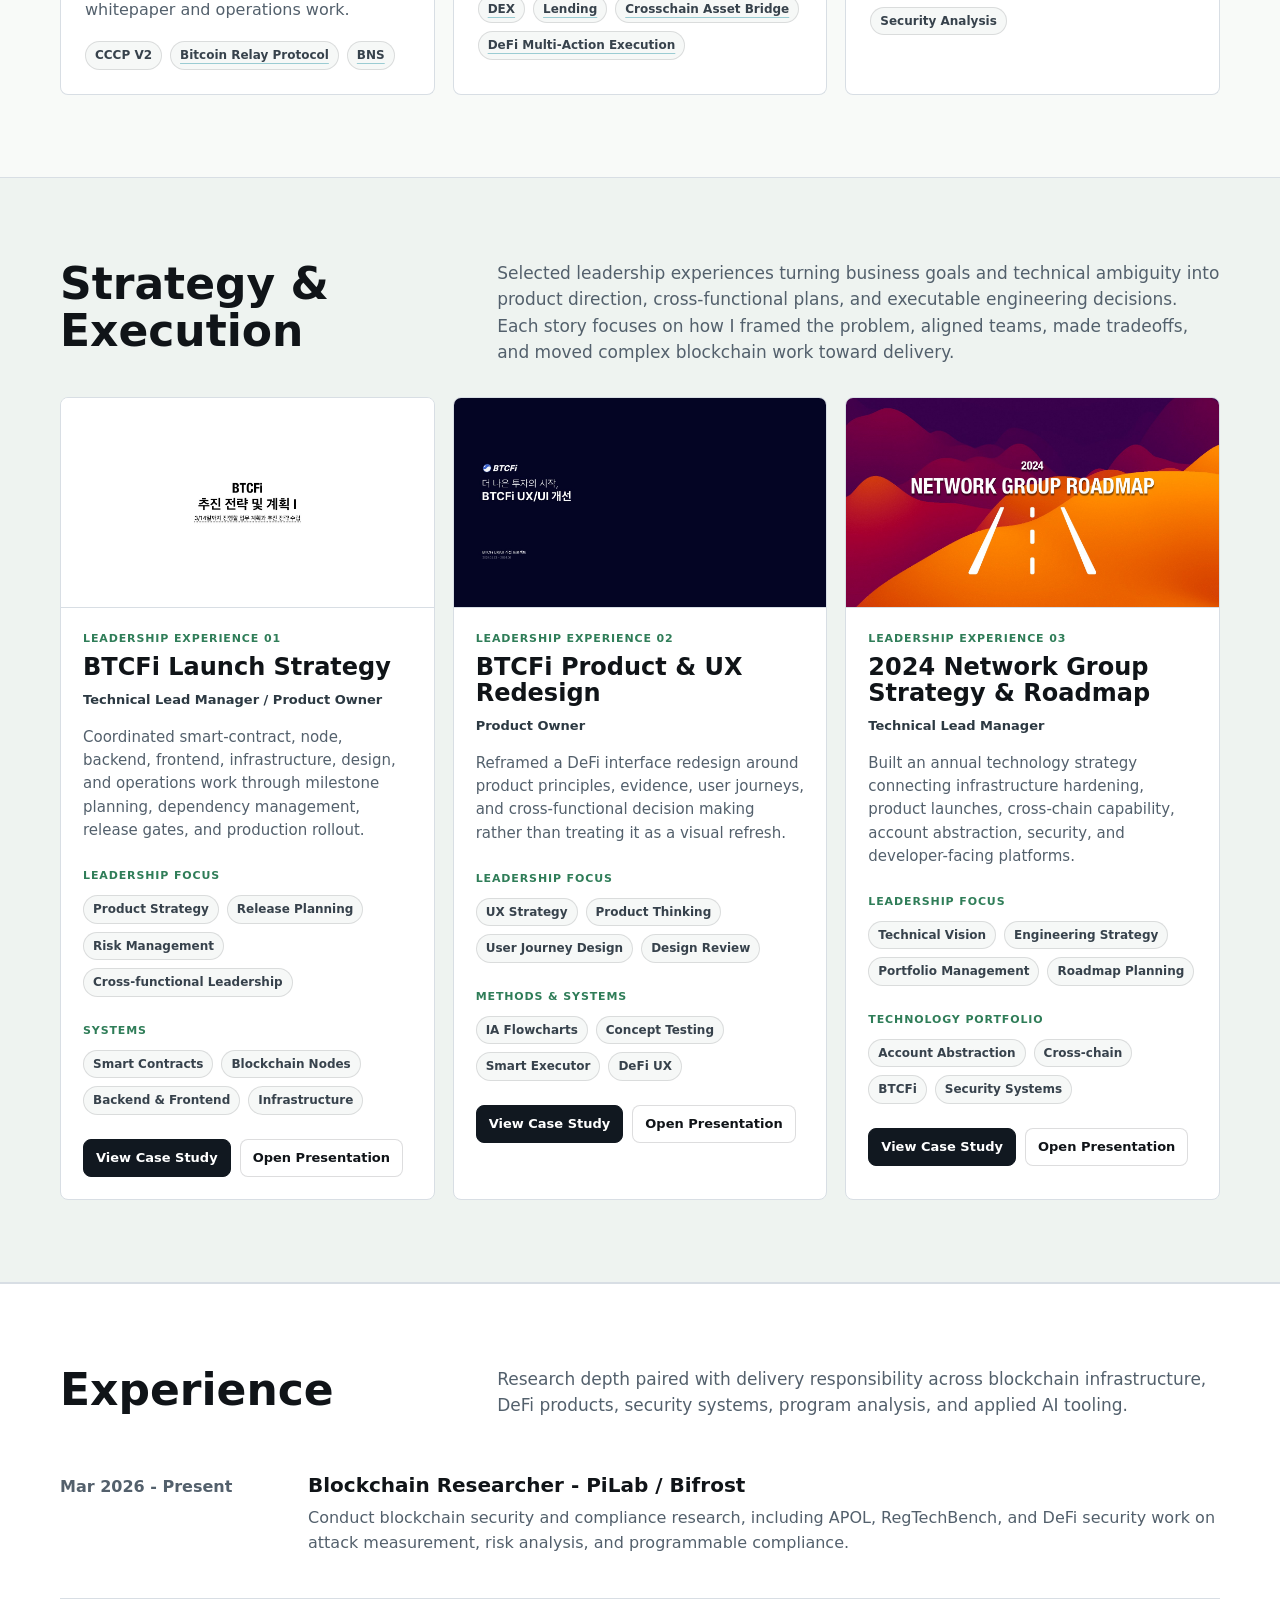
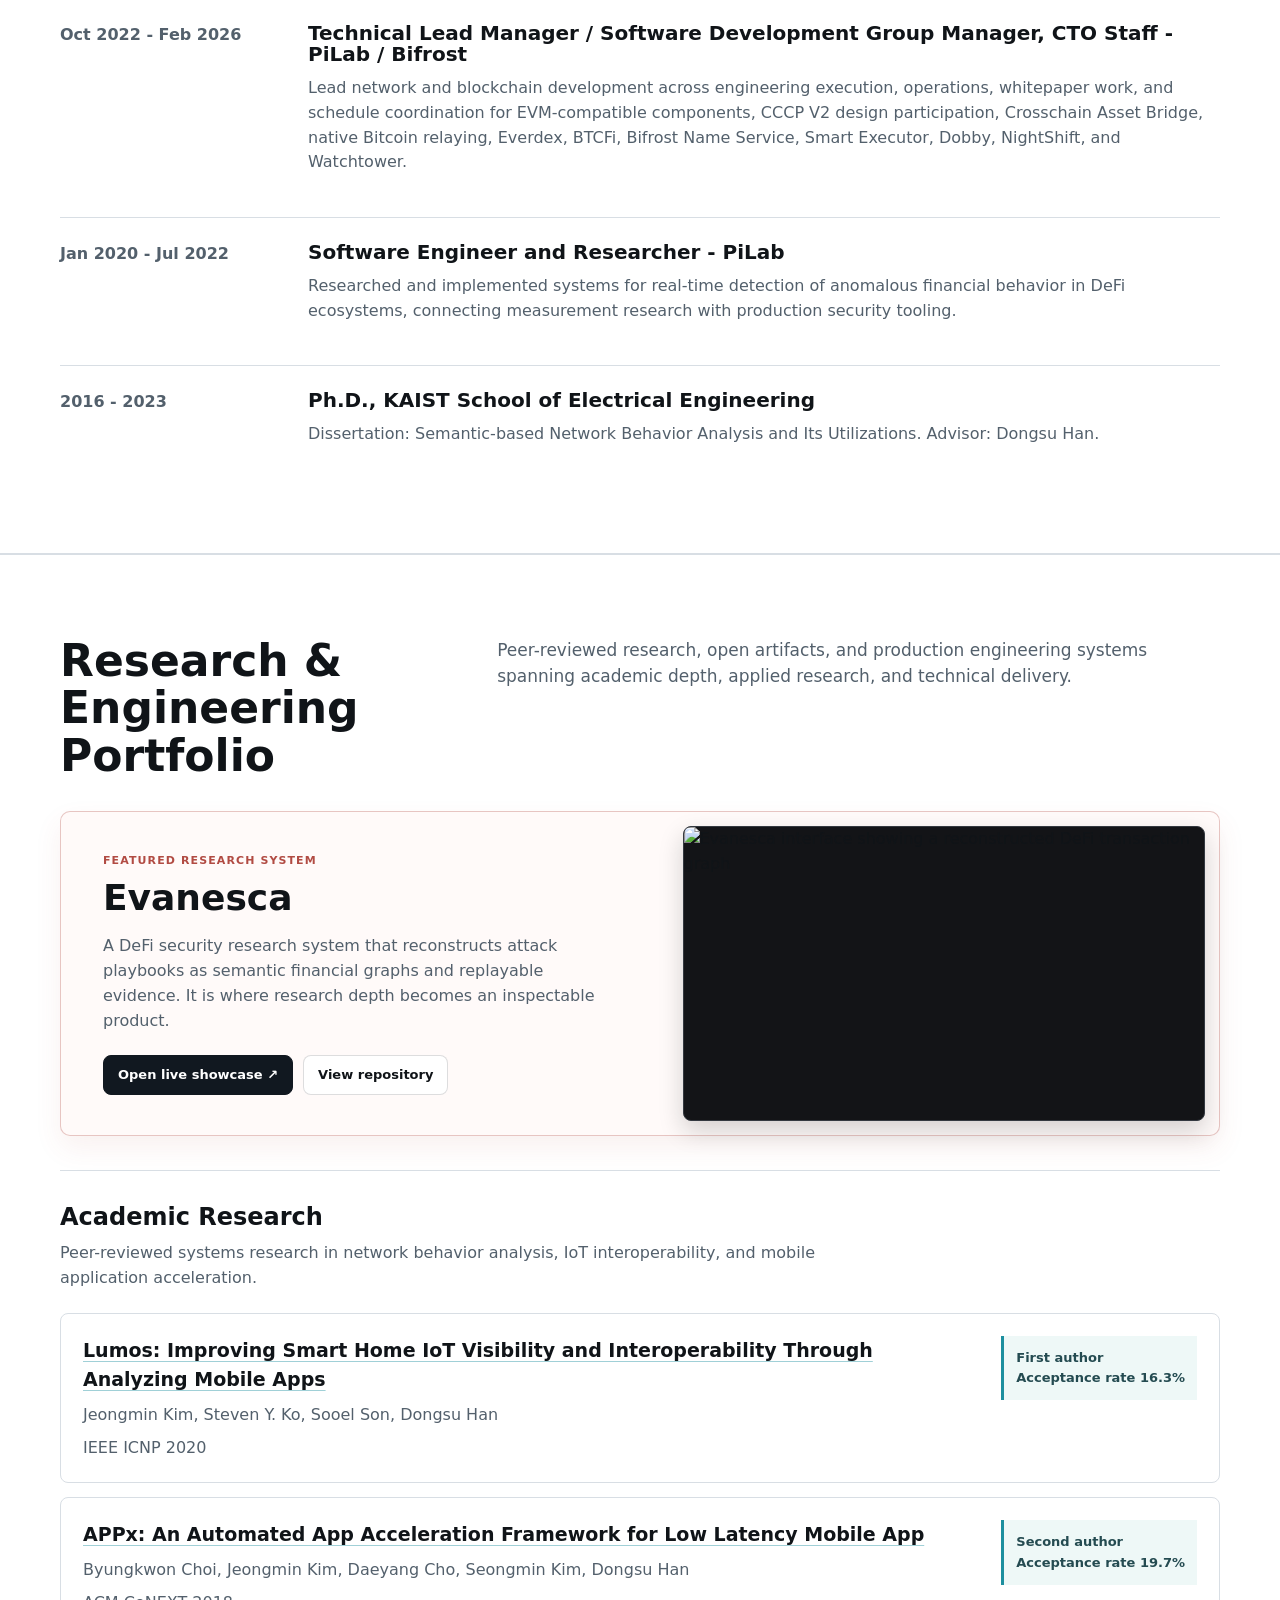
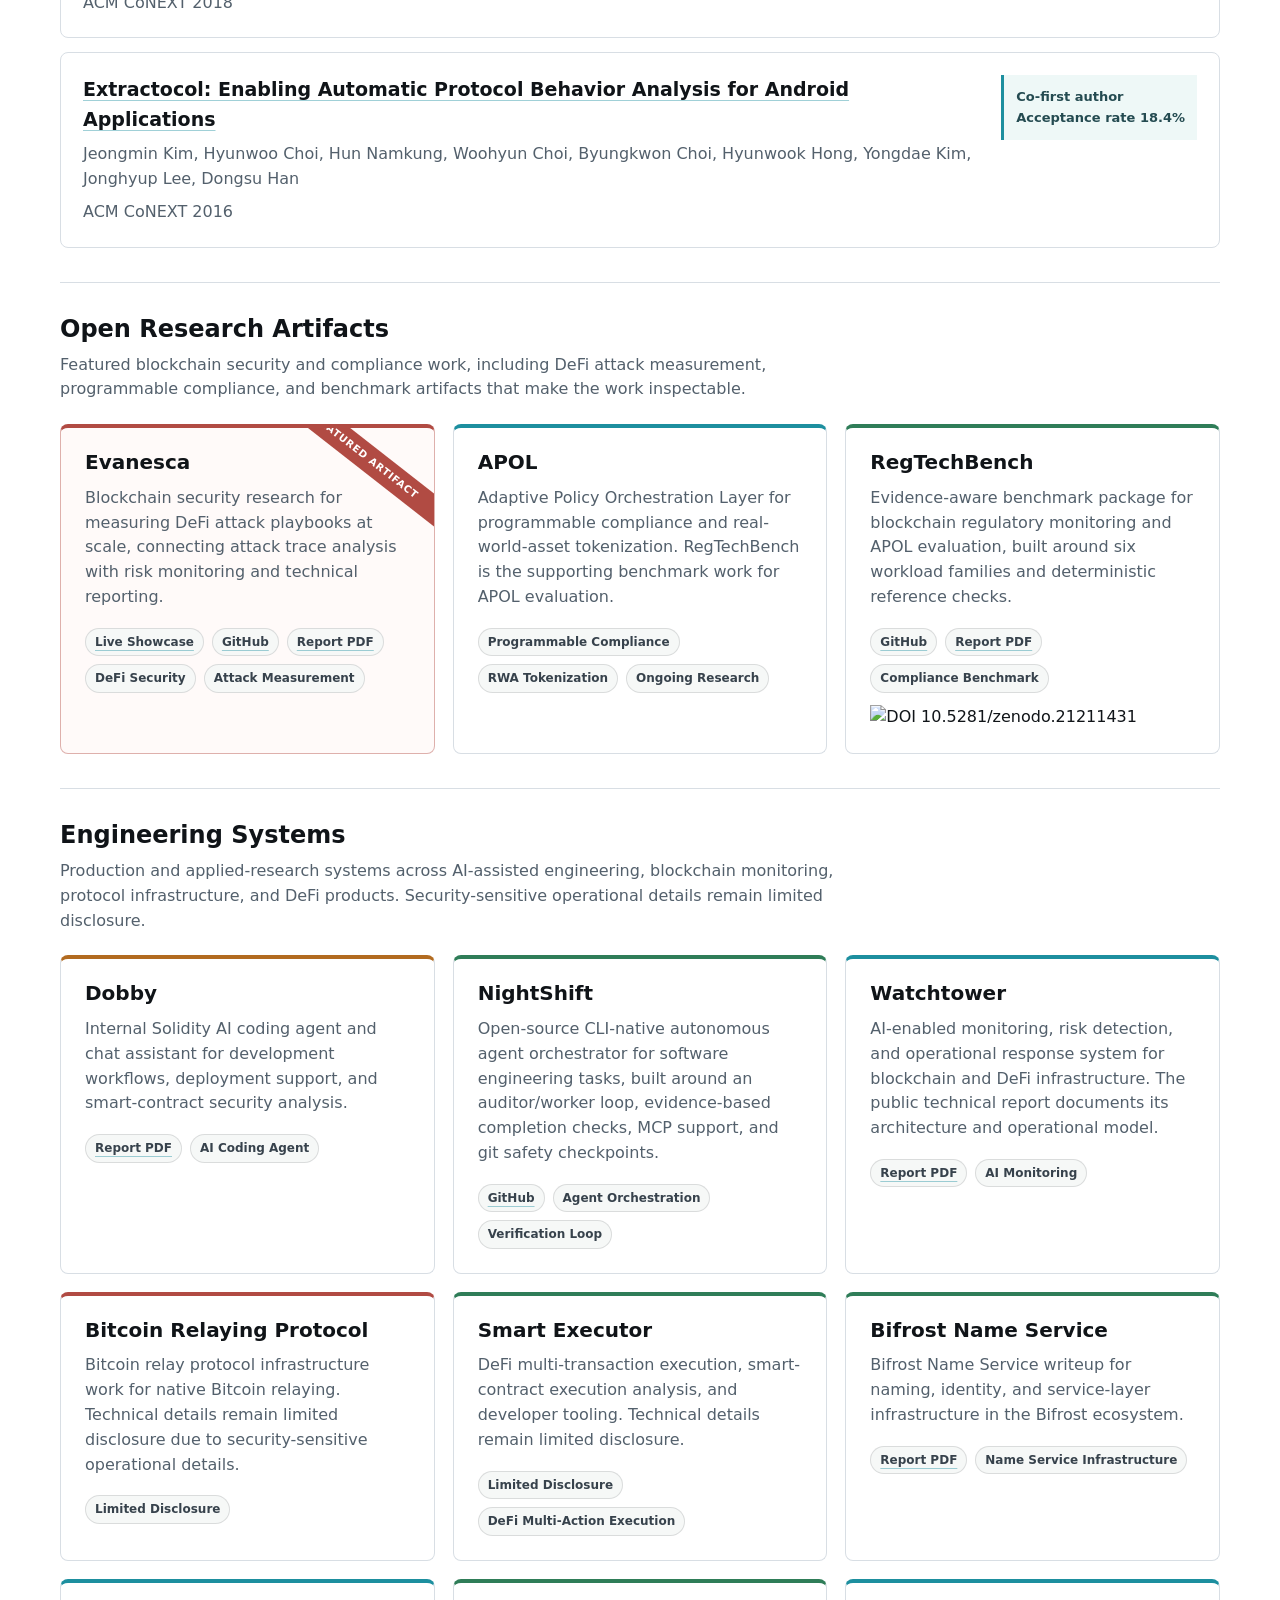
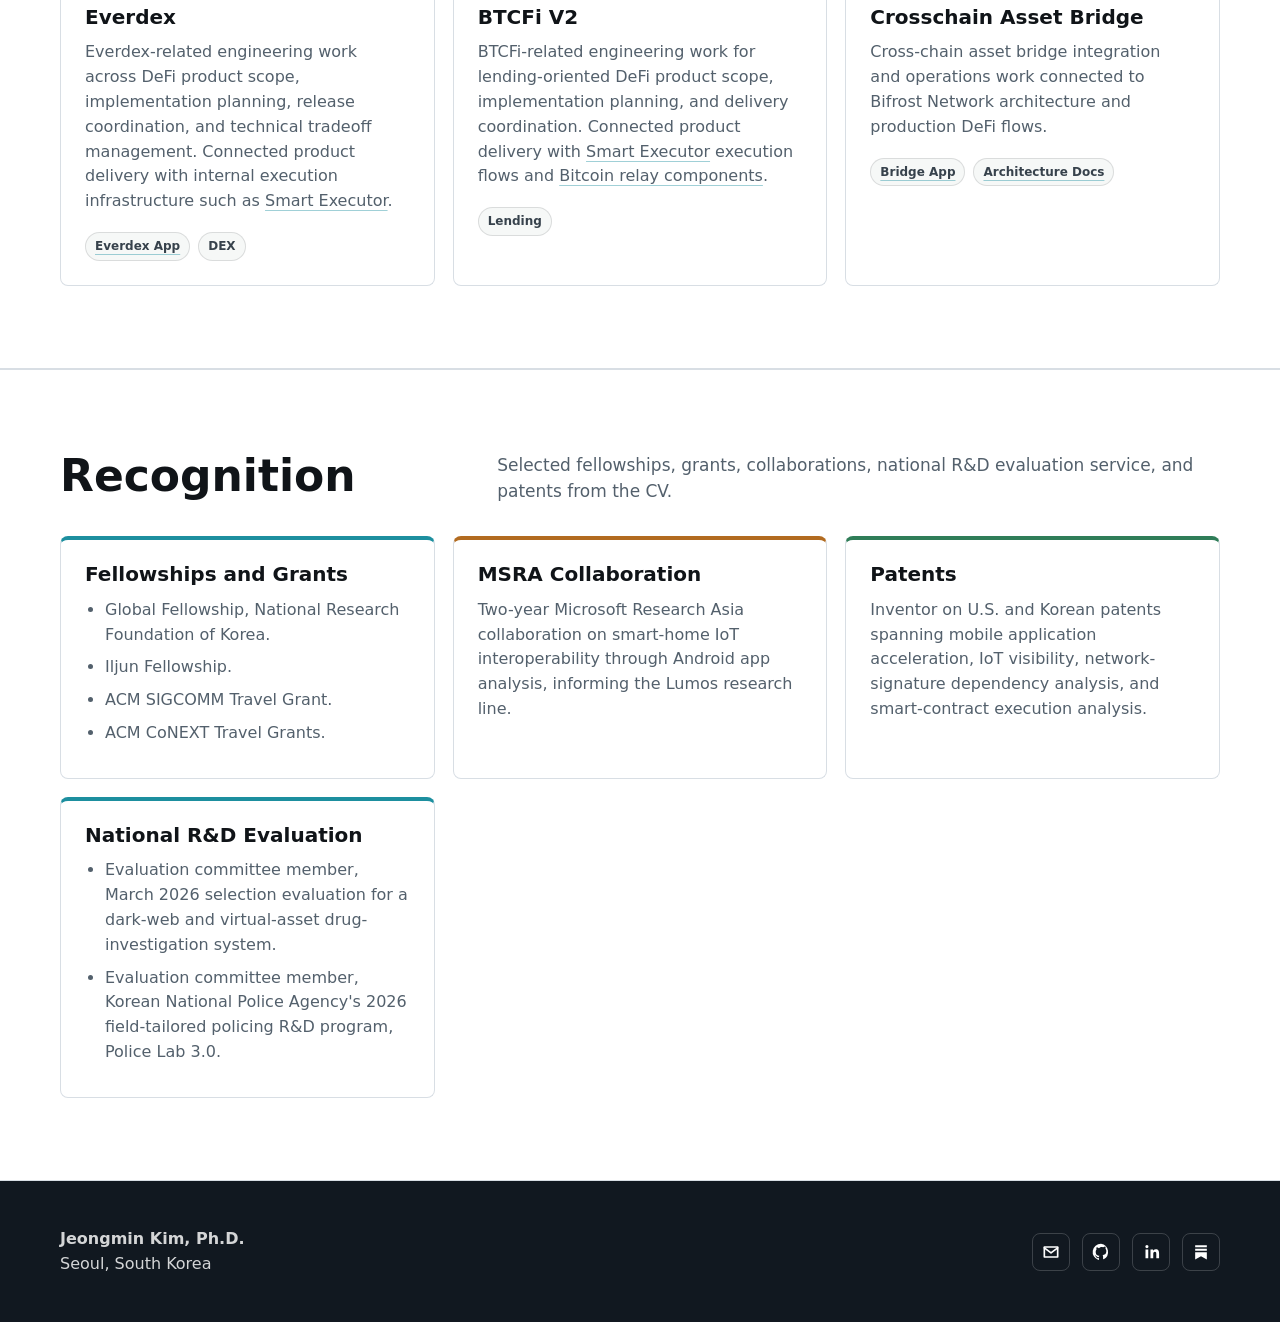
==== commit 08043b92: "Expand BRP and BNS engineering system titles" ====
--- a/public/index.html
+++ b/public/index.html
@@ -1333,7 +1333,7 @@
                             </div>
                         </article>
                         <article class="card red" id="brp">
-                            <h3>BRP</h3>
+                            <h3>Bitcoin Relaying Protocol</h3>
                             <p>
                                 Bitcoin relay protocol infrastructure work for native Bitcoin relaying. Technical details
                                 remain limited disclosure due to security-sensitive operational details.
@@ -1354,7 +1354,7 @@
                             </div>
                         </article>
                         <article class="card highlight" id="bns">
-                            <h3>BNS</h3>
+                            <h3>Bifrost Name Service</h3>
                             <p>
                                 Bifrost Name Service writeup for naming, identity, and service-layer infrastructure in
                                 the Bifrost ecosystem.
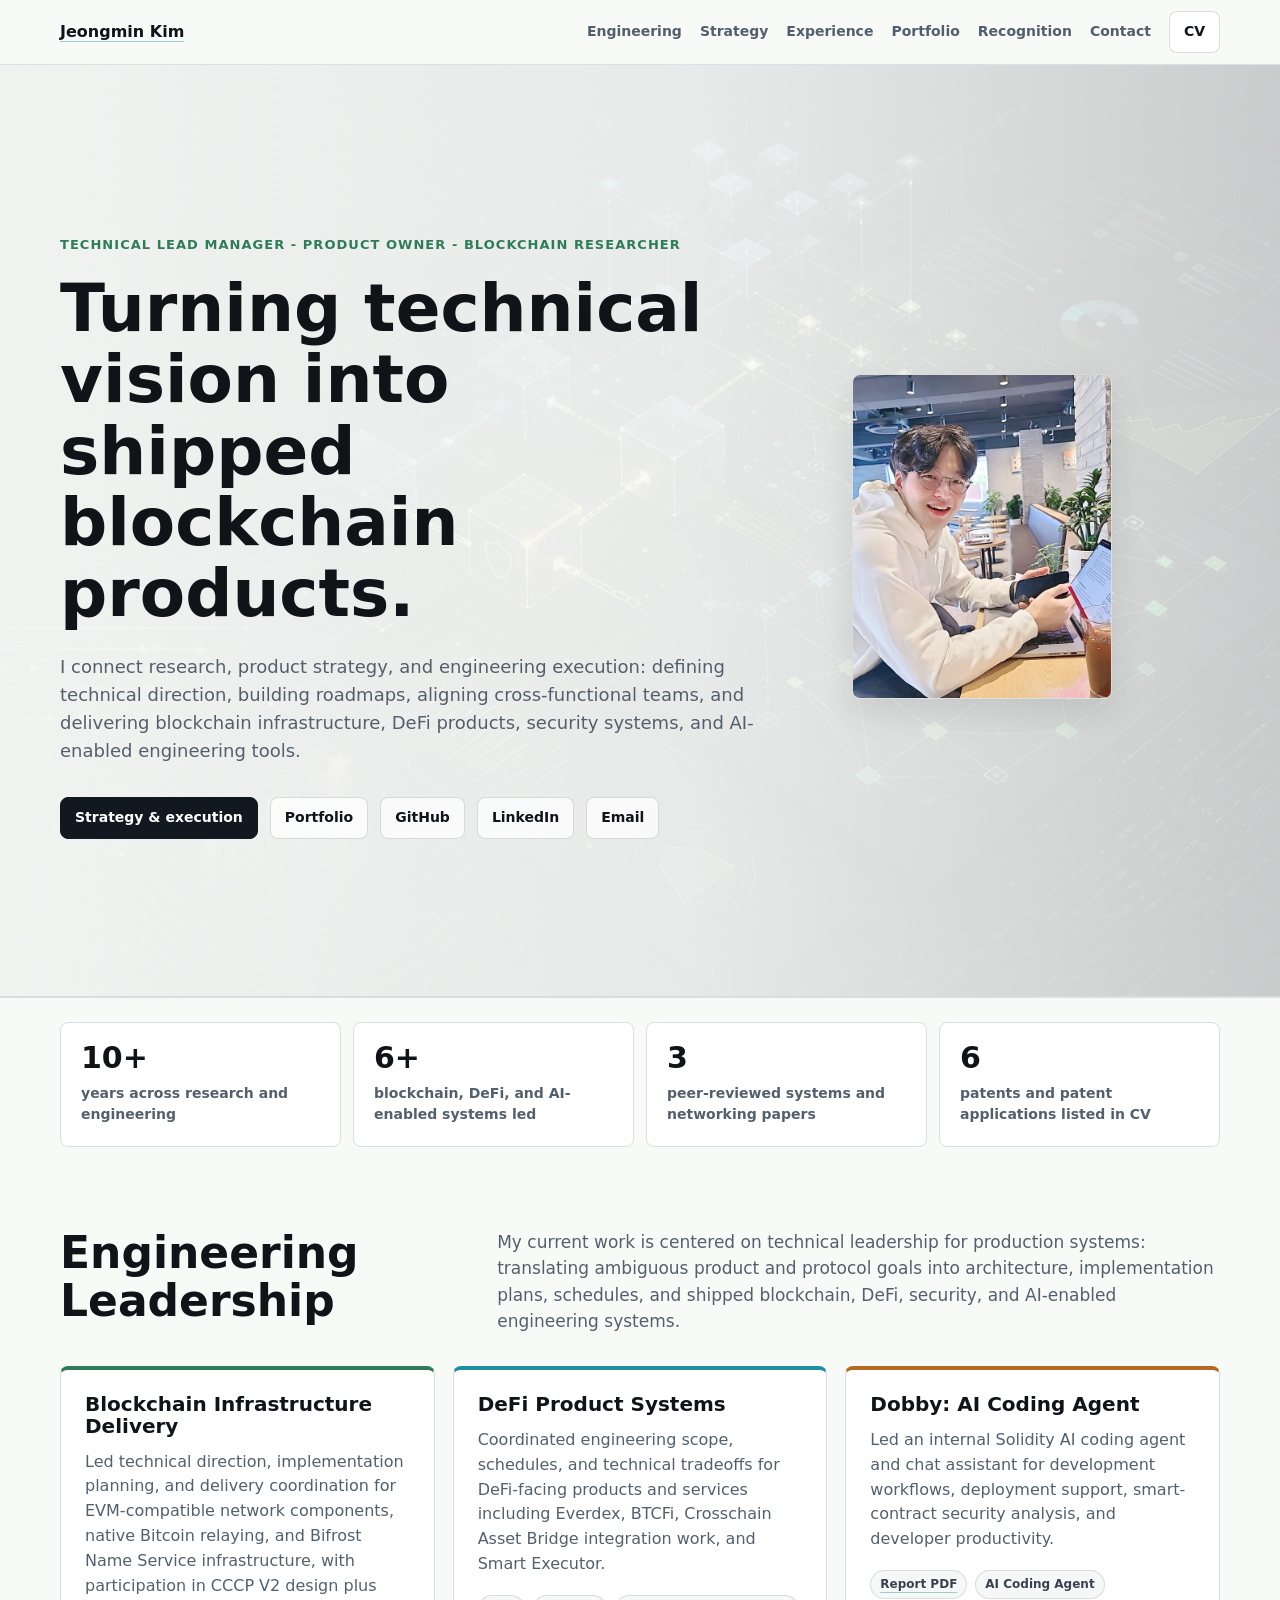
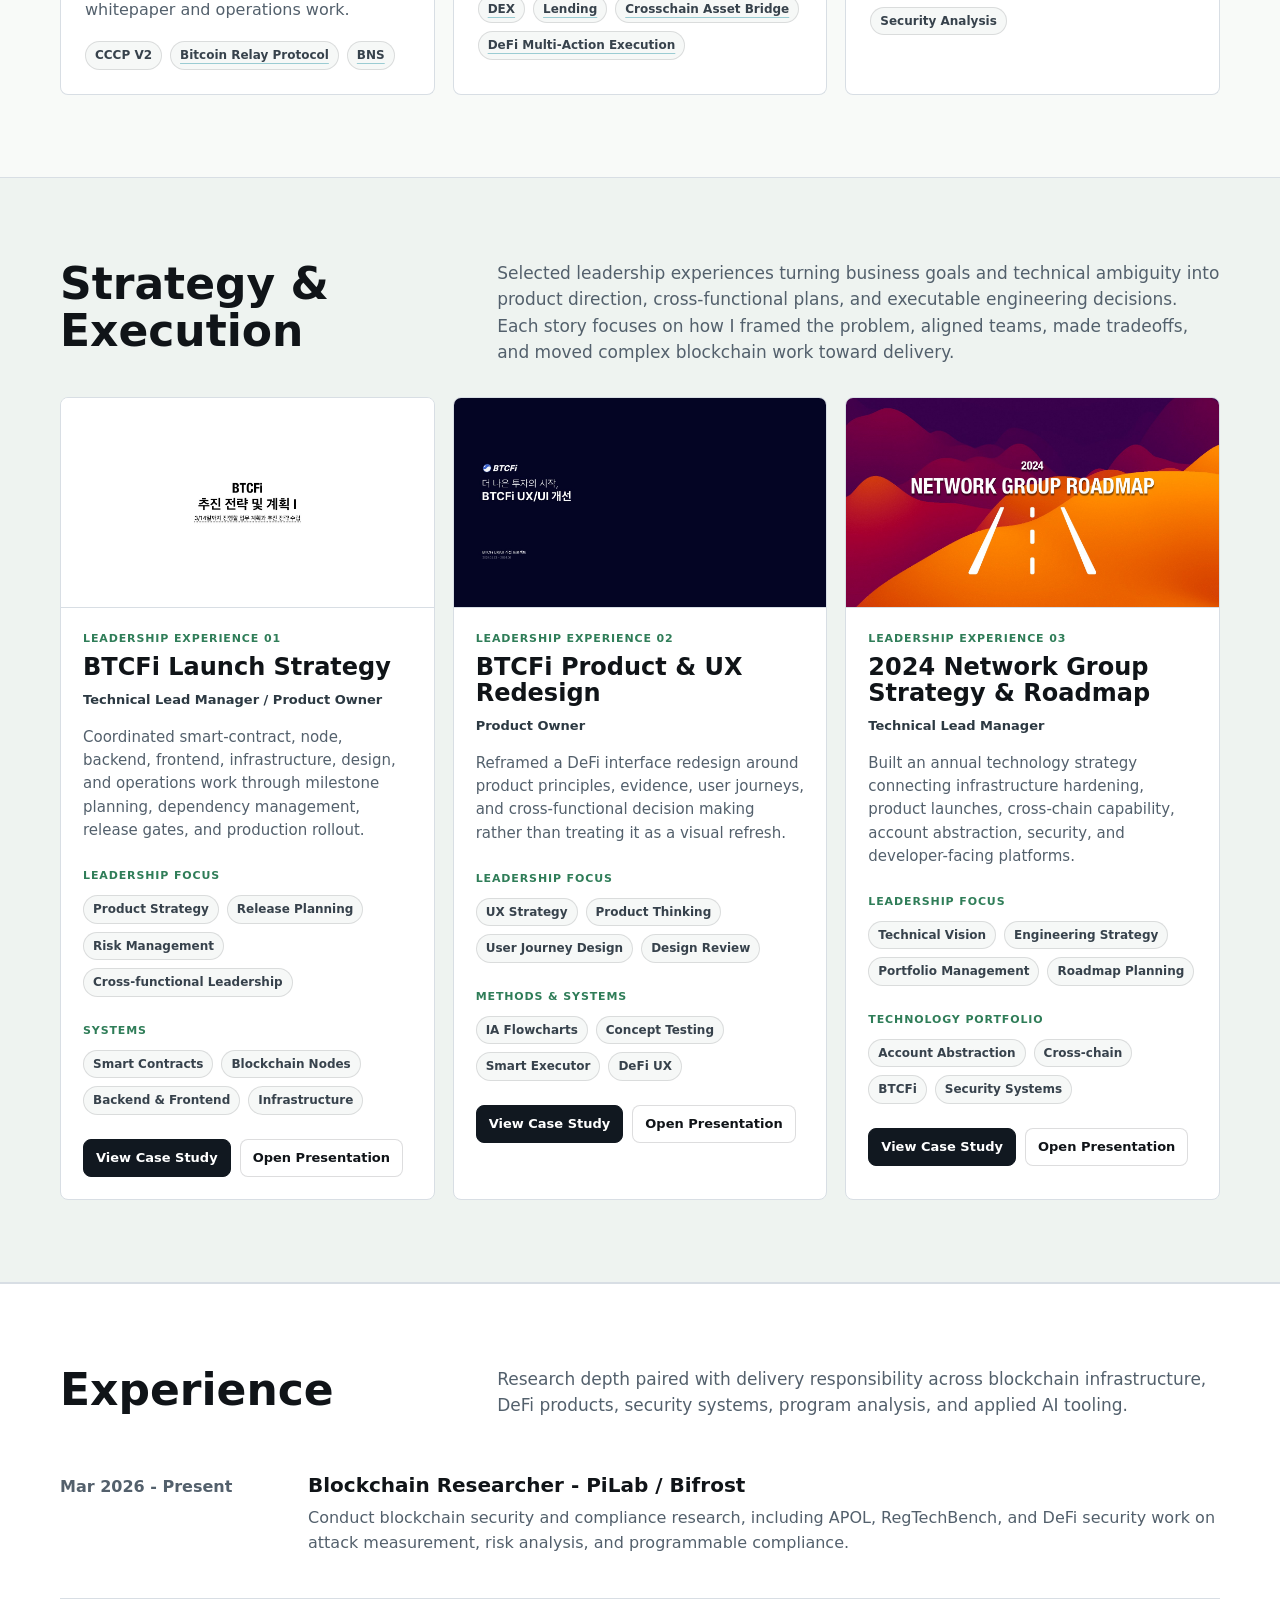
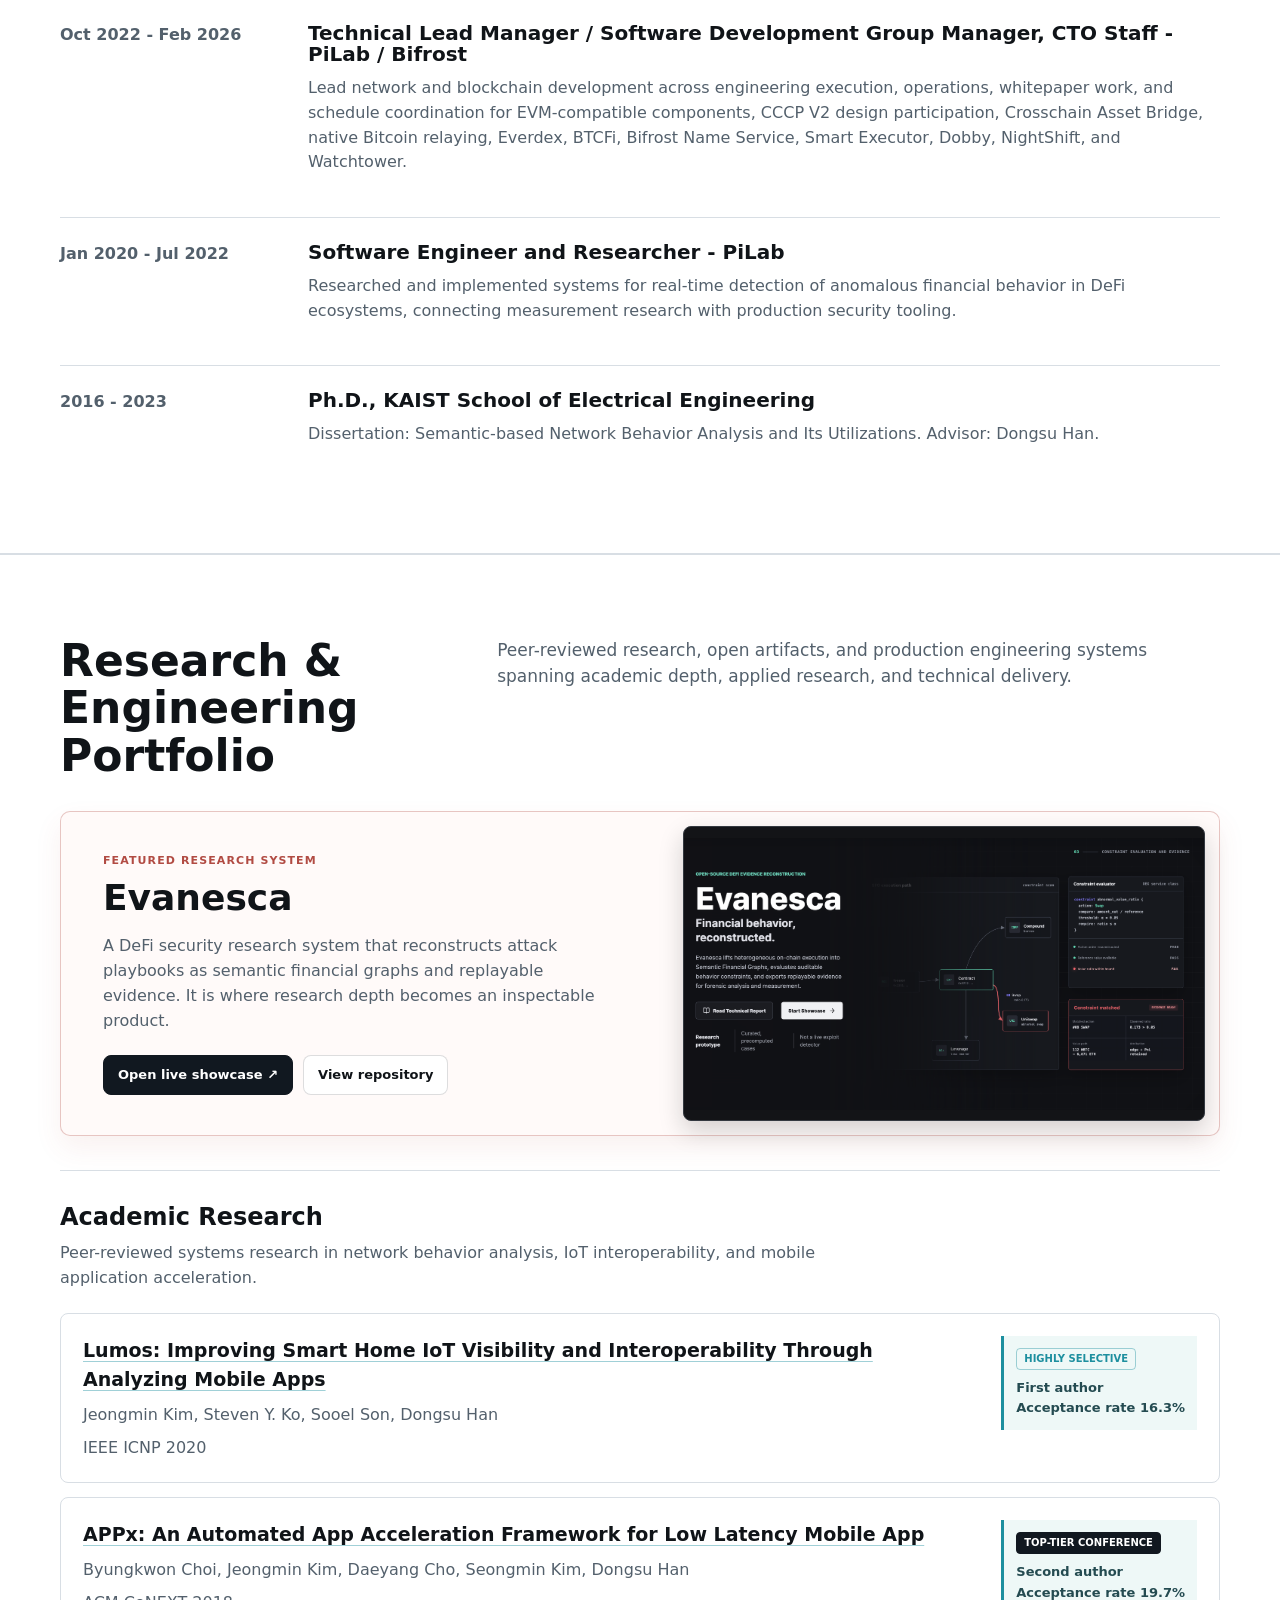
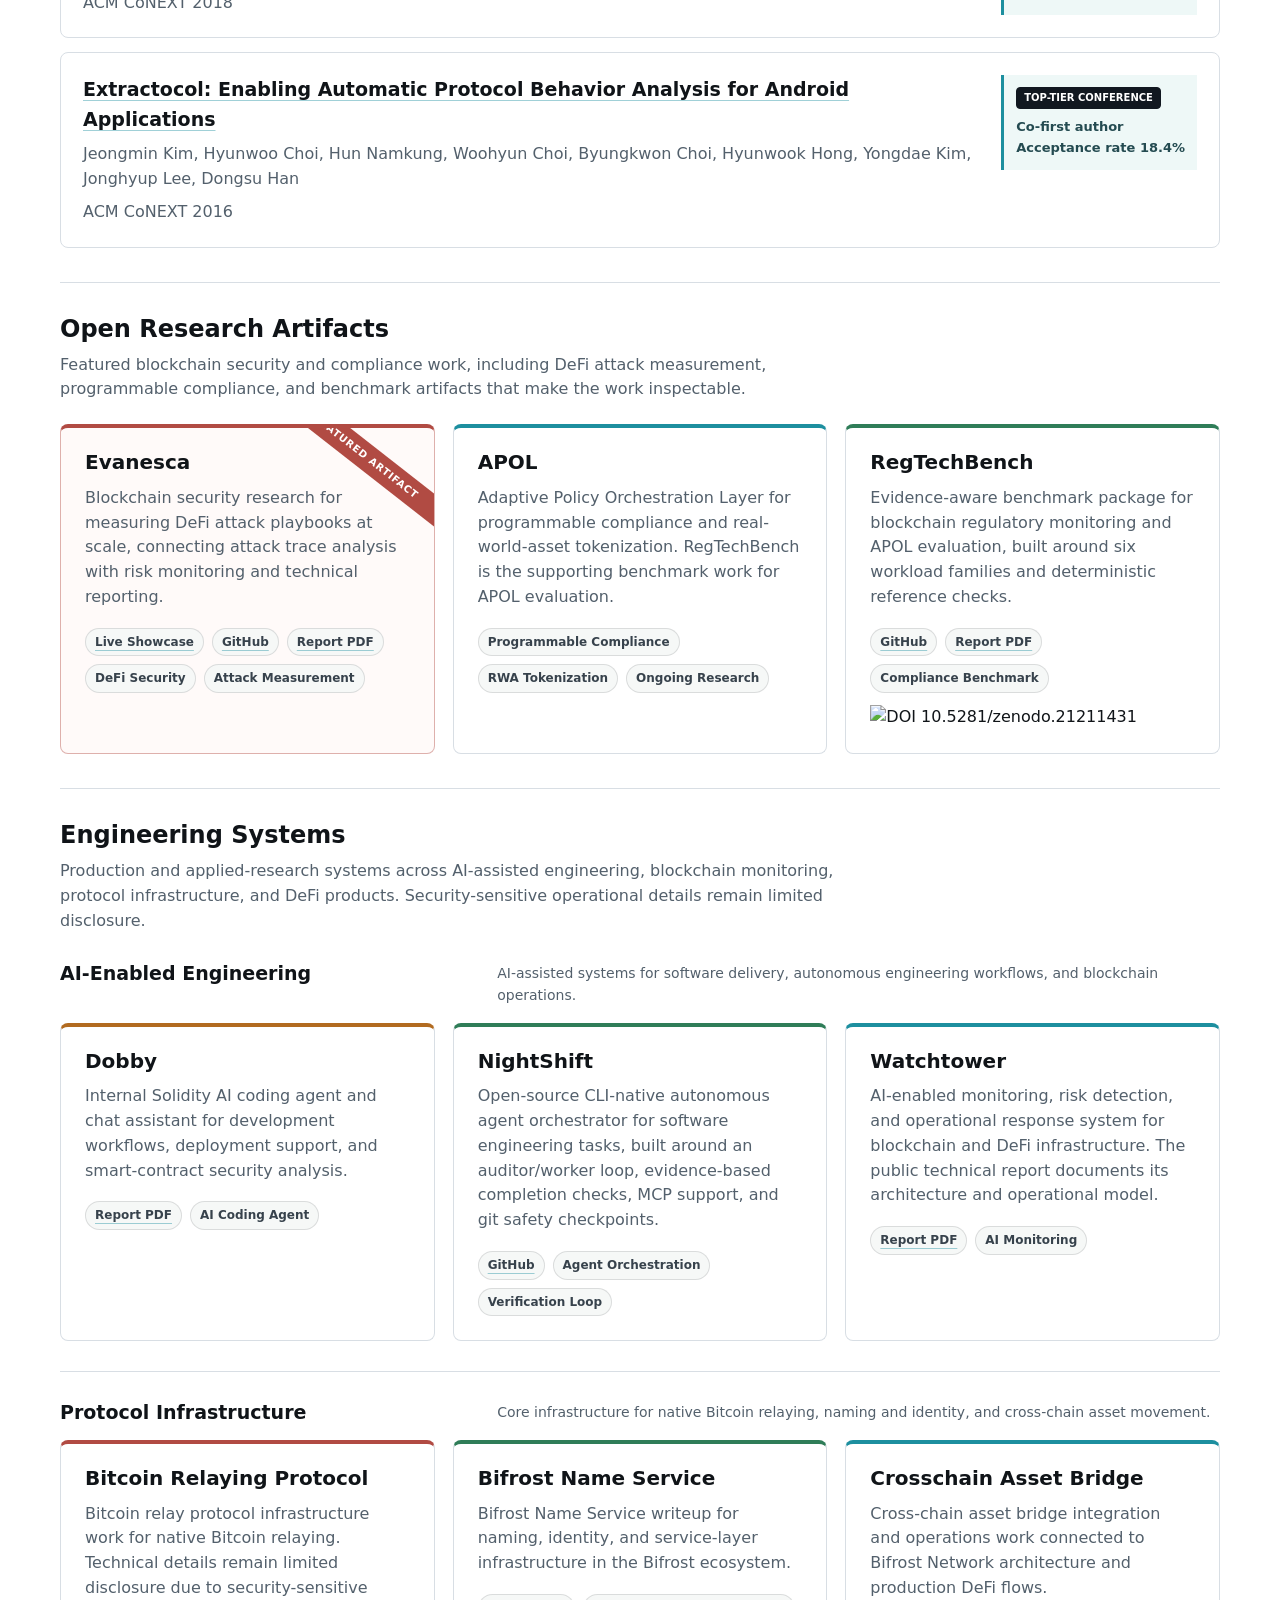
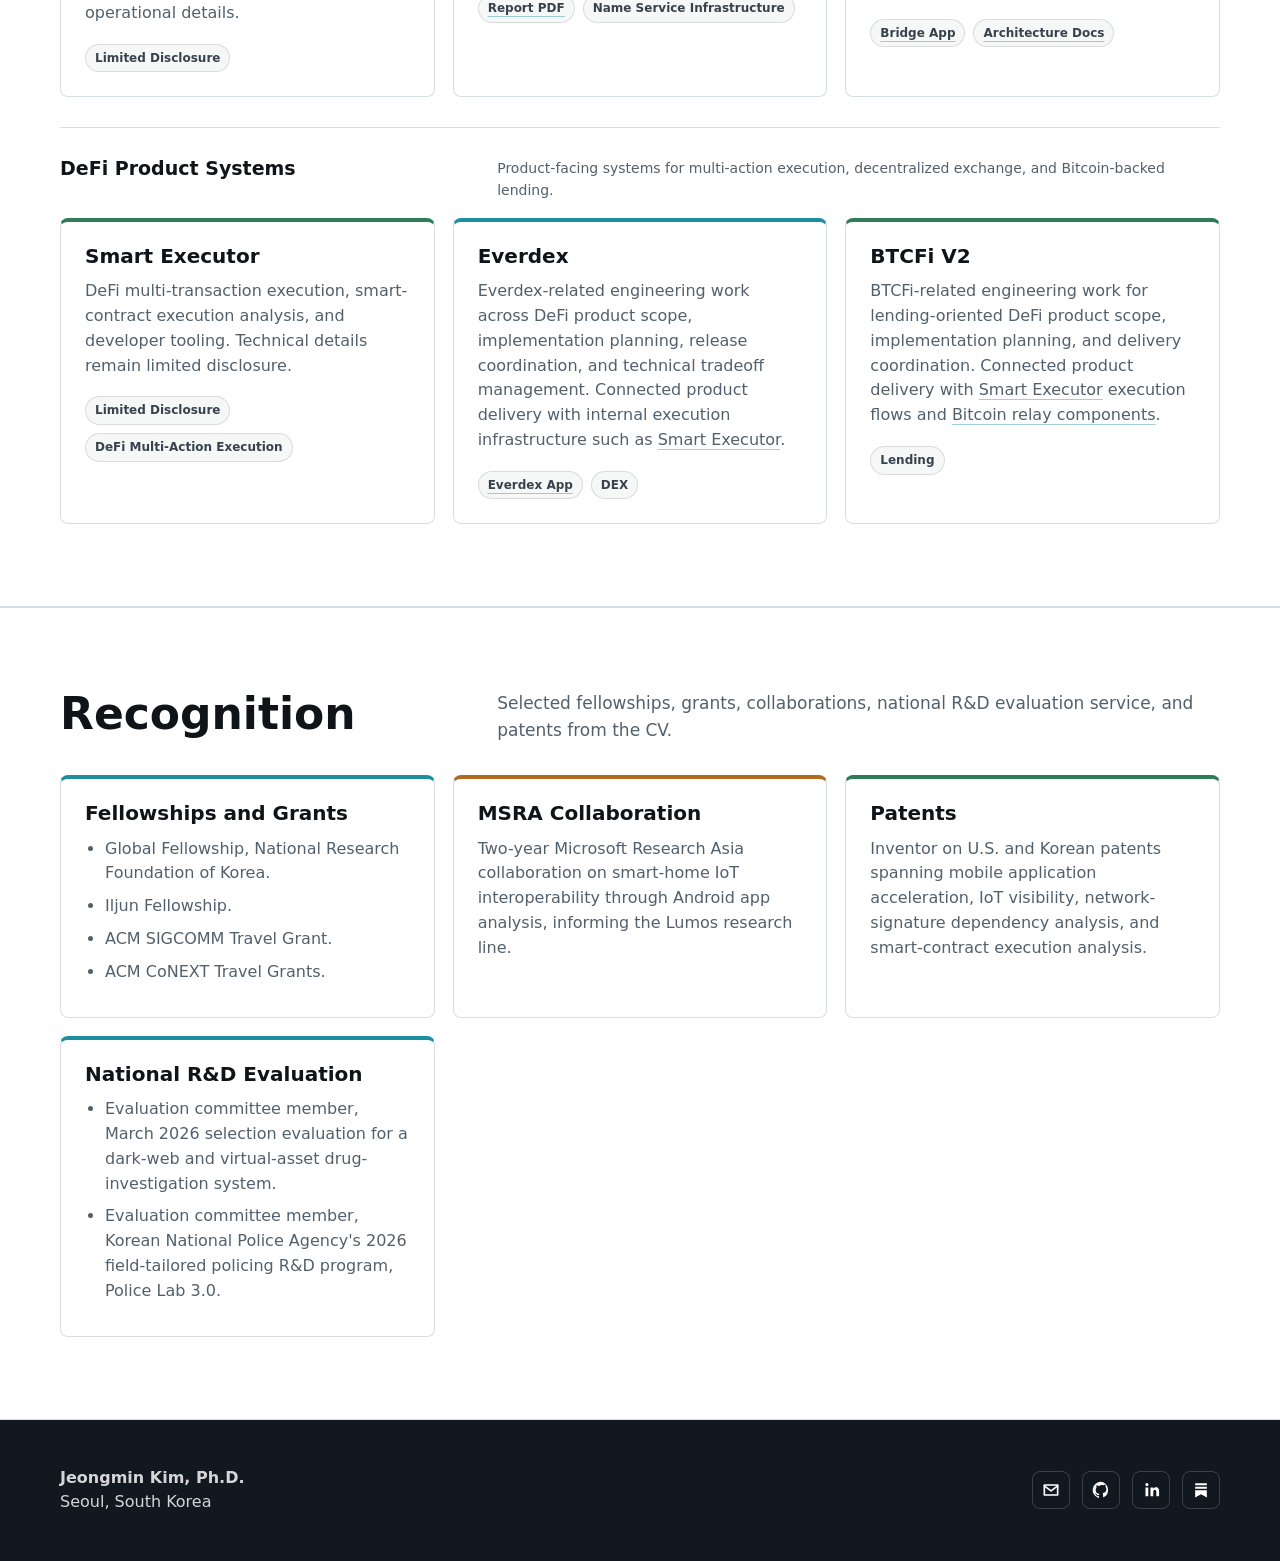
==== commit 278e3c69: "Refine research and engineering portfolio" ====
--- a/public/index.html
+++ b/public/index.html
@@ -415,7 +415,7 @@
             height: 100%;
             min-height: 286px;
             display: block;
-            object-fit: cover;
+            object-fit: contain;
             object-position: center;
         }
 
@@ -589,6 +589,42 @@
             font-size: 16px;
         }
 
+        .system-group {
+            margin-top: 30px;
+        }
+
+        .system-group + .system-group {
+            padding-top: 30px;
+            border-top: 1px solid var(--line);
+        }
+
+        .system-group-head {
+            display: grid;
+            grid-template-columns: 0.7fr 1.3fr;
+            gap: 48px;
+            align-items: start;
+            margin-bottom: 16px;
+        }
+
+        .system-group-head h4 {
+            margin: 0;
+            font-size: 19px;
+            line-height: 1.15;
+        }
+
+        .system-group-head p {
+            margin: 0;
+            color: var(--muted);
+            font-size: 14px;
+        }
+
+        .system-card h5 {
+            margin: 0;
+            font-size: 20px;
+            line-height: 1.08;
+            letter-spacing: 0;
+        }
+
         .meta {
             display: flex;
             flex-wrap: wrap;
@@ -658,6 +694,26 @@
             font-weight: 740;
         }
 
+        .venue-badge {
+            display: block;
+            width: fit-content;
+            margin-bottom: 8px;
+            padding: 3px 7px;
+            border: 1px solid var(--coal);
+            border-radius: 4px;
+            background: var(--coal);
+            color: #ffffff;
+            font-size: 10px;
+            line-height: 1.4;
+            text-transform: uppercase;
+        }
+
+        .venue-badge.selective {
+            border-color: rgba(29, 143, 159, 0.4);
+            background: transparent;
+            color: var(--cyan);
+        }
+
         .timeline {
             display: grid;
             gap: 18px;
@@ -804,8 +860,13 @@
             .grid-3,
             .grid-2,
             .case-grid,
-            .section-head {
+            .section-head,
+            .system-group-head {
                 grid-template-columns: 1fr;
+            }
+
+            .system-group-head {
+                gap: 10px;
             }
 
             .case-card-body {
@@ -1194,7 +1255,7 @@
                         </div>
                     </div>
                     <div class="featured-project-visual">
-                        <img src="https://evanesca-front.vercel.app/landing/evanesca-hero-still.jpg" alt="Evanesca interface showing a reconstructed DeFi transaction graph" width="1600" height="900">
+                        <img src="assets/evanesca-showcase.png" alt="Evanesca interface showing financial behavior reconstruction and constraint evaluation" width="2754" height="1442">
                     </div>
                 </article>
                 <div class="portfolio-block">
@@ -1212,7 +1273,10 @@
                                 <div class="paper-authors">Jeongmin Kim, Steven Y. Ko, Sooel Son, Dongsu Han</div>
                                 <div class="paper-venue">IEEE ICNP 2020</div>
                             </div>
-                            <div class="paper-note">First author<br>Acceptance rate 16.3%</div>
+                            <div class="paper-note">
+                                <span class="venue-badge selective">Highly Selective</span>
+                                First author<br>Acceptance rate 16.3%
+                            </div>
                         </article>
                         <article class="paper">
                             <div>
@@ -1222,7 +1286,10 @@
                                 <div class="paper-authors">Byungkwon Choi, Jeongmin Kim, Daeyang Cho, Seongmin Kim, Dongsu Han</div>
                                 <div class="paper-venue">ACM CoNEXT 2018</div>
                             </div>
-                            <div class="paper-note">Second author<br>Acceptance rate 19.7%</div>
+                            <div class="paper-note">
+                                <span class="venue-badge">Top-tier Conference</span>
+                                Second author<br>Acceptance rate 19.7%
+                            </div>
                         </article>
                         <article class="paper">
                             <div>
@@ -1232,7 +1299,10 @@
                                 <div class="paper-authors">Jeongmin Kim, Hyunwoo Choi, Hun Namkung, Woohyun Choi, Byungkwon Choi, Hyunwook Hong, Yongdae Kim, Jonghyup Lee, Dongsu Han</div>
                                 <div class="paper-venue">ACM CoNEXT 2016</div>
                             </div>
-                            <div class="paper-note">Co-first author<br>Acceptance rate 18.4%</div>
+                            <div class="paper-note">
+                                <span class="venue-badge">Top-tier Conference</span>
+                                Co-first author<br>Acceptance rate 18.4%
+                            </div>
                         </article>
                     </div>
                 </div>
@@ -1295,110 +1365,144 @@
                         protocol infrastructure, and DeFi products. Security-sensitive operational details remain
                         limited disclosure.
                     </p>
-                    <div class="grid-3">
-                        <article class="card amber">
-                            <h3>Dobby</h3>
+                    <div class="system-group">
+                        <div class="system-group-head">
+                            <h4>AI-Enabled Engineering</h4>
                             <p>
-                                Internal Solidity AI coding agent and chat assistant for development workflows, deployment
-                                support, and smart-contract security analysis.
+                                AI-assisted systems for software delivery, autonomous engineering workflows, and
+                                blockchain operations.
                             </p>
-                            <div class="meta">
-                                <a class="tag" href="assets/dobby-technical-report.pdf" target="_blank" rel="noreferrer">Report PDF</a>
-                                <span class="tag">AI Coding Agent</span>
-                            </div>
-                        </article>
-                        <article class="card highlight" id="nightshift">
-                            <h3>NightShift</h3>
+                        </div>
+                        <div class="grid-3">
+                            <article class="card amber system-card">
+                                <h5>Dobby</h5>
+                                <p>
+                                    Internal Solidity AI coding agent and chat assistant for development workflows,
+                                    deployment support, and smart-contract security analysis.
+                                </p>
+                                <div class="meta">
+                                    <a class="tag" href="assets/dobby-technical-report.pdf" target="_blank" rel="noreferrer">Report PDF</a>
+                                    <span class="tag">AI Coding Agent</span>
+                                </div>
+                            </article>
+                            <article class="card highlight system-card" id="nightshift">
+                                <h5>NightShift</h5>
+                                <p>
+                                    Open-source CLI-native autonomous agent orchestrator for software engineering tasks,
+                                    built around an auditor/worker loop, evidence-based completion checks, MCP support,
+                                    and git safety checkpoints.
+                                </p>
+                                <div class="meta">
+                                    <a class="tag" href="https://github.com/appff/NightShift" target="_blank" rel="noreferrer">GitHub</a>
+                                    <span class="tag">Agent Orchestration</span>
+                                    <span class="tag">Verification Loop</span>
+                                </div>
+                            </article>
+                            <article class="card cyan system-card">
+                                <h5>Watchtower</h5>
+                                <p>
+                                    AI-enabled monitoring, risk detection, and operational response system for blockchain
+                                    and DeFi infrastructure. The public technical report documents its architecture and
+                                    operational model.
+                                </p>
+                                <div class="meta">
+                                    <a class="tag" href="assets/watchtower-technical-report.pdf" target="_blank" rel="noreferrer">Report PDF</a>
+                                    <span class="tag">AI Monitoring</span>
+                                </div>
+                            </article>
+                        </div>
+                    </div>
+
+                    <div class="system-group">
+                        <div class="system-group-head">
+                            <h4>Protocol Infrastructure</h4>
                             <p>
-                                Open-source CLI-native autonomous agent orchestrator for software engineering tasks, built
-                                around an auditor/worker loop, evidence-based completion checks, MCP support, and git
-                                safety checkpoints.
+                                Core infrastructure for native Bitcoin relaying, naming and identity, and cross-chain
+                                asset movement.
                             </p>
-                            <div class="meta">
-                                <a class="tag" href="https://github.com/appff/NightShift" target="_blank" rel="noreferrer">GitHub</a>
-                                <span class="tag">Agent Orchestration</span>
-                                <span class="tag">Verification Loop</span>
-                            </div>
-                        </article>
-                        <article class="card cyan">
-                            <h3>Watchtower</h3>
+                        </div>
+                        <div class="grid-3">
+                            <article class="card red system-card" id="brp">
+                                <h5>Bitcoin Relaying Protocol</h5>
+                                <p>
+                                    Bitcoin relay protocol infrastructure work for native Bitcoin relaying. Technical
+                                    details remain limited disclosure due to security-sensitive operational details.
+                                </p>
+                                <div class="meta">
+                                    <span class="tag">Limited Disclosure</span>
+                                </div>
+                            </article>
+                            <article class="card highlight system-card" id="bns">
+                                <h5>Bifrost Name Service</h5>
+                                <p>
+                                    Bifrost Name Service writeup for naming, identity, and service-layer infrastructure
+                                    in the Bifrost ecosystem.
+                                </p>
+                                <div class="meta">
+                                    <a class="tag" href="assets/bifrost-name-service-technical-report.pdf" target="_blank" rel="noreferrer">Report PDF</a>
+                                    <span class="tag">Name Service Infrastructure</span>
+                                </div>
+                            </article>
+                            <article class="card cyan system-card" id="crosschain-asset-bridge">
+                                <h5>Crosschain Asset Bridge</h5>
+                                <p>
+                                    Cross-chain asset bridge integration and operations work connected to Bifrost
+                                    Network architecture and production DeFi flows.
+                                </p>
+                                <div class="meta">
+                                    <a class="tag" href="https://bifrostnetwork.com/bridge" target="_blank" rel="noreferrer">Bridge App</a>
+                                    <a class="tag" href="https://docs.bifrostnetwork.com/bifrost-network/bifrost-network-architecture" target="_blank" rel="noreferrer">Architecture Docs</a>
+                                </div>
+                            </article>
+                        </div>
+                    </div>
+
+                    <div class="system-group">
+                        <div class="system-group-head">
+                            <h4>DeFi Product Systems</h4>
                             <p>
-                                AI-enabled monitoring, risk detection, and operational response system for blockchain and
-                                DeFi infrastructure. The public technical report documents its architecture and
-                                operational model.
+                                Product-facing systems for multi-action execution, decentralized exchange, and
+                                Bitcoin-backed lending.
                             </p>
-                            <div class="meta">
-                                <a class="tag" href="assets/watchtower-technical-report.pdf" target="_blank" rel="noreferrer">Report PDF</a>
-                                <span class="tag">AI Monitoring</span>
-                            </div>
-                        </article>
-                        <article class="card red" id="brp">
-                            <h3>Bitcoin Relaying Protocol</h3>
-                            <p>
-                                Bitcoin relay protocol infrastructure work for native Bitcoin relaying. Technical details
-                                remain limited disclosure due to security-sensitive operational details.
-                            </p>
-                            <div class="meta">
-                                <span class="tag">Limited Disclosure</span>
-                            </div>
-                        </article>
-                        <article class="card highlight" id="smart-executor">
-                            <h3>Smart Executor</h3>
-                            <p>
-                                DeFi multi-transaction execution, smart-contract execution analysis, and developer
-                                tooling. Technical details remain limited disclosure.
-                            </p>
-                            <div class="meta">
-                                <span class="tag">Limited Disclosure</span>
-                                <span class="tag">DeFi Multi-Action Execution</span>
-                            </div>
-                        </article>
-                        <article class="card highlight" id="bns">
-                            <h3>Bifrost Name Service</h3>
-                            <p>
-                                Bifrost Name Service writeup for naming, identity, and service-layer infrastructure in
-                                the Bifrost ecosystem.
-                            </p>
-                            <div class="meta">
-                                <a class="tag" href="assets/bifrost-name-service-technical-report.pdf" target="_blank" rel="noreferrer">Report PDF</a>
-                                <span class="tag">Name Service Infrastructure</span>
-                            </div>
-                        </article>
-                        <article class="card cyan" id="dex">
-                            <h3>Everdex</h3>
-                            <p>
-                                Everdex-related engineering work across DeFi product scope, implementation planning,
-                                release coordination, and technical tradeoff management. Connected product delivery with
-                                internal execution infrastructure such as <a href="#smart-executor">Smart Executor</a>.
-                            </p>
-                            <div class="meta">
-                                <a class="tag" href="https://www.everdex.app/ko" target="_blank" rel="noreferrer">Everdex App</a>
-                                <span class="tag">DEX</span>
-                            </div>
-                        </article>
-                        <article class="card highlight" id="lending">
-                            <h3>BTCFi V2</h3>
-                            <p>
-                                BTCFi-related engineering work for lending-oriented DeFi product scope, implementation
-                                planning, and delivery coordination. Connected product delivery with
-                                <a href="#smart-executor">Smart Executor</a> execution flows and <a href="#brp">Bitcoin
-                                relay components</a>.
-                            </p>
-                            <div class="meta">
-                                <span class="tag">Lending</span>
-                            </div>
-                        </article>
-                        <article class="card cyan" id="crosschain-asset-bridge">
-                            <h3>Crosschain Asset Bridge</h3>
-                            <p>
-                                Cross-chain asset bridge integration and operations work connected to Bifrost Network
-                                architecture and production DeFi flows.
-                            </p>
-                            <div class="meta">
-                                <a class="tag" href="https://bifrostnetwork.com/bridge" target="_blank" rel="noreferrer">Bridge App</a>
-                                <a class="tag" href="https://docs.bifrostnetwork.com/bifrost-network/bifrost-network-architecture" target="_blank" rel="noreferrer">Architecture Docs</a>
-                            </div>
-                        </article>
+                        </div>
+                        <div class="grid-3">
+                            <article class="card highlight system-card" id="smart-executor">
+                                <h5>Smart Executor</h5>
+                                <p>
+                                    DeFi multi-transaction execution, smart-contract execution analysis, and developer
+                                    tooling. Technical details remain limited disclosure.
+                                </p>
+                                <div class="meta">
+                                    <span class="tag">Limited Disclosure</span>
+                                    <span class="tag">DeFi Multi-Action Execution</span>
+                                </div>
+                            </article>
+                            <article class="card cyan system-card" id="dex">
+                                <h5>Everdex</h5>
+                                <p>
+                                    Everdex-related engineering work across DeFi product scope, implementation planning,
+                                    release coordination, and technical tradeoff management. Connected product delivery
+                                    with internal execution infrastructure such as <a href="#smart-executor">Smart
+                                    Executor</a>.
+                                </p>
+                                <div class="meta">
+                                    <a class="tag" href="https://www.everdex.app/ko" target="_blank" rel="noreferrer">Everdex App</a>
+                                    <span class="tag">DEX</span>
+                                </div>
+                            </article>
+                            <article class="card highlight system-card" id="lending">
+                                <h5>BTCFi V2</h5>
+                                <p>
+                                    BTCFi-related engineering work for lending-oriented DeFi product scope,
+                                    implementation planning, and delivery coordination. Connected product delivery with
+                                    <a href="#smart-executor">Smart Executor</a> execution flows and
+                                    <a href="#brp">Bitcoin relay components</a>.
+                                </p>
+                                <div class="meta">
+                                    <span class="tag">Lending</span>
+                                </div>
+                            </article>
+                        </div>
                     </div>
                 </div>
             </div>
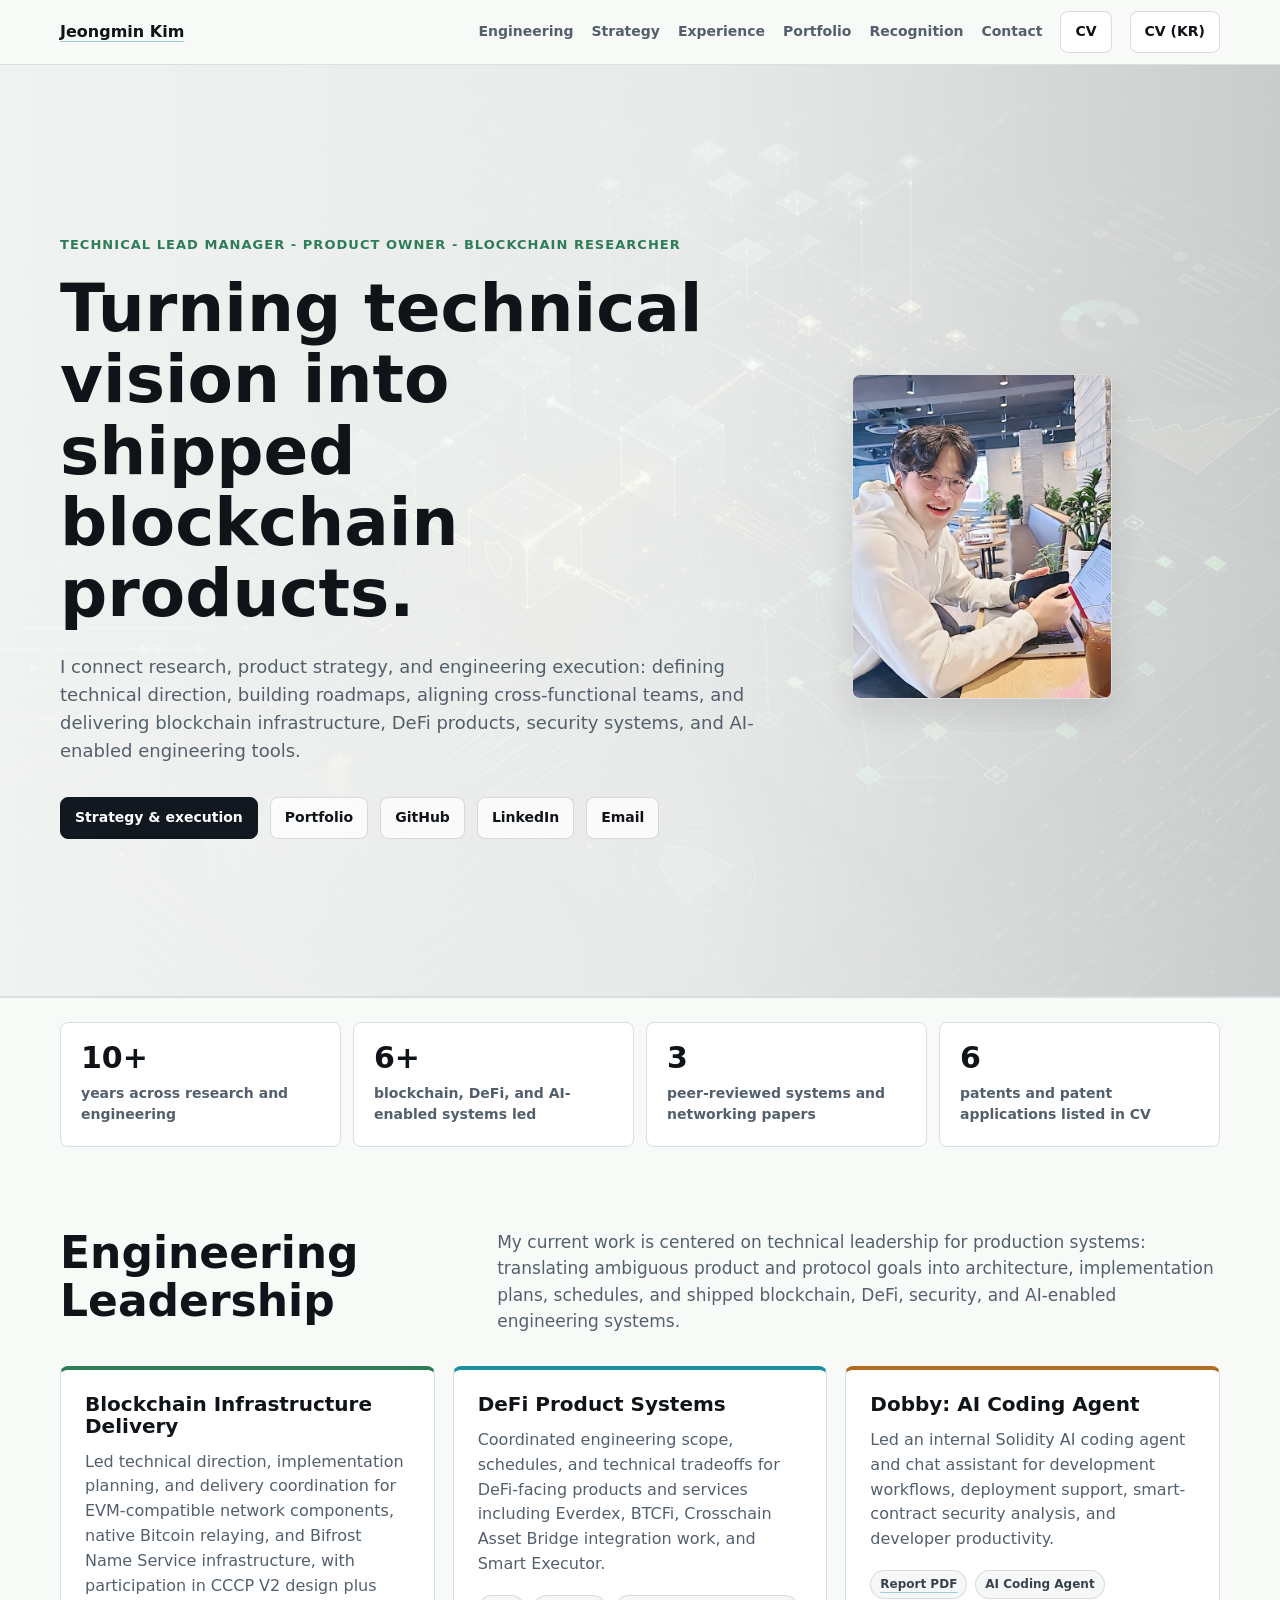
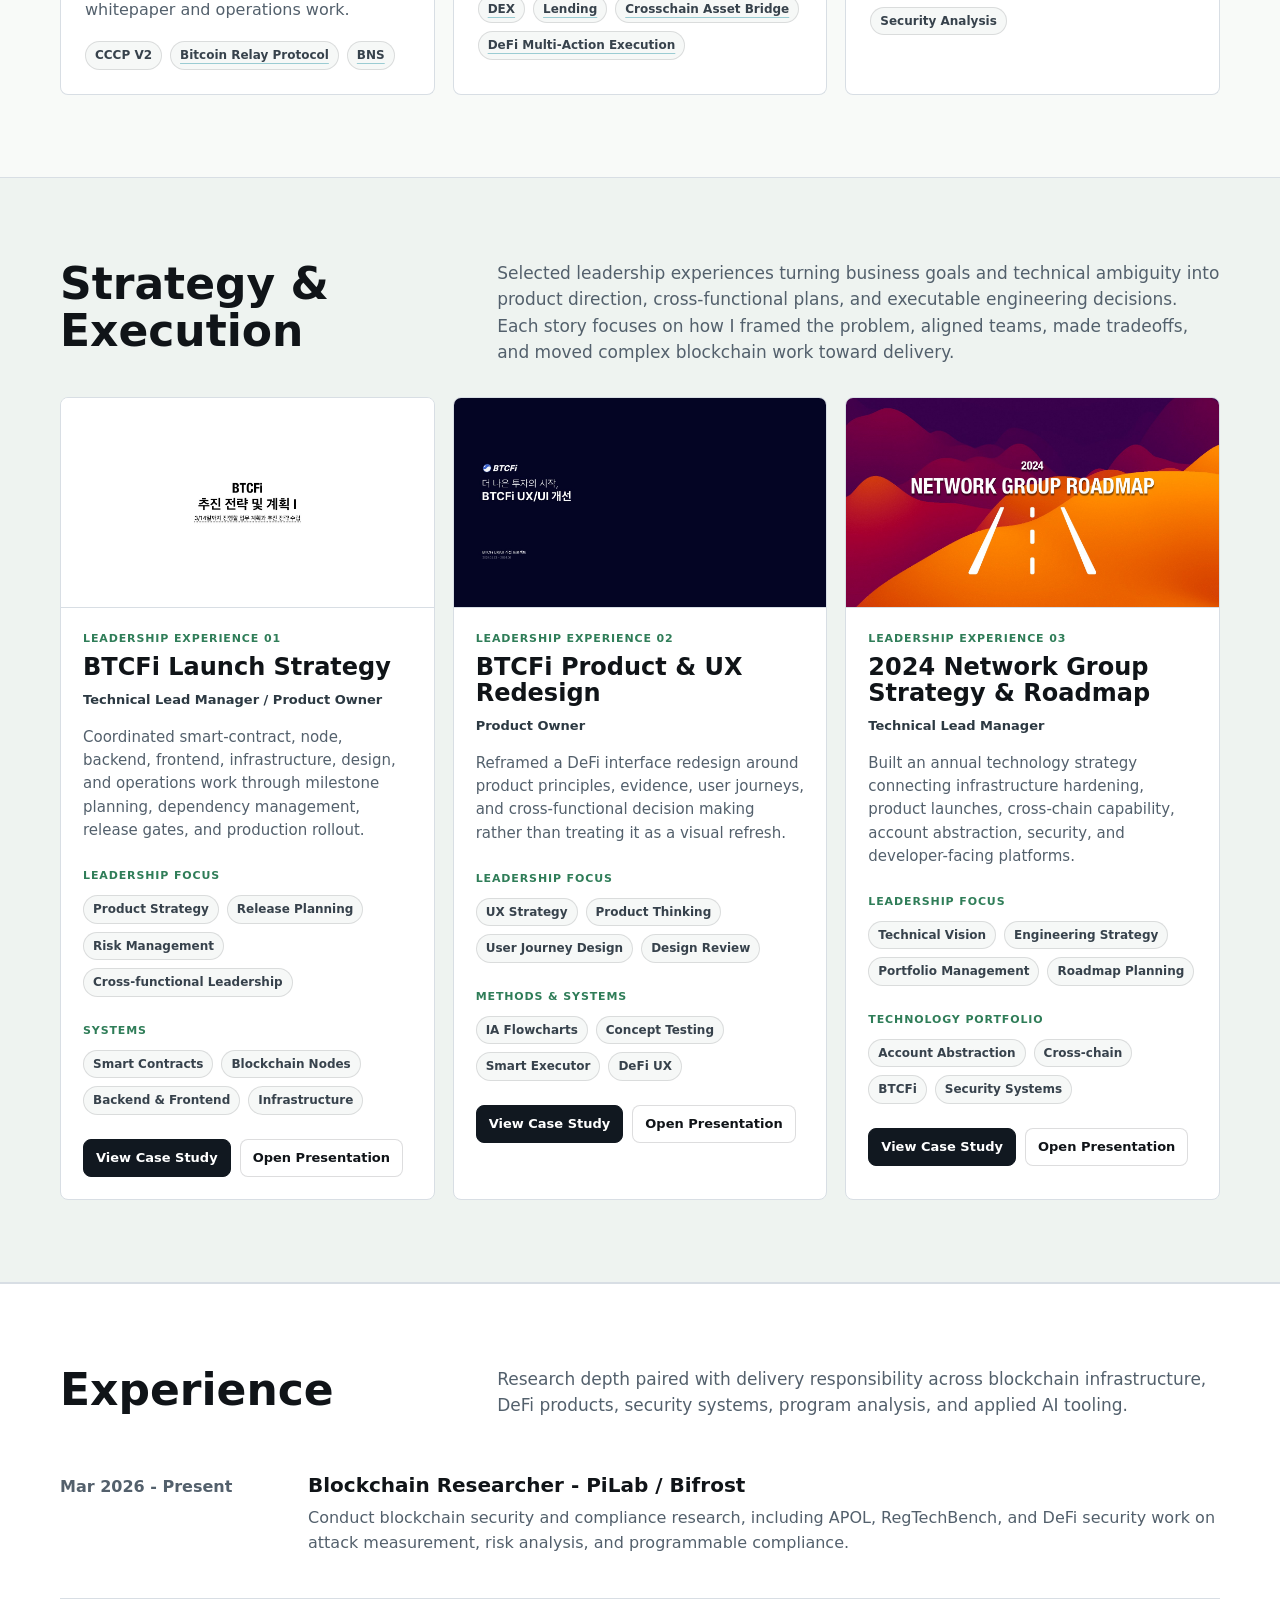
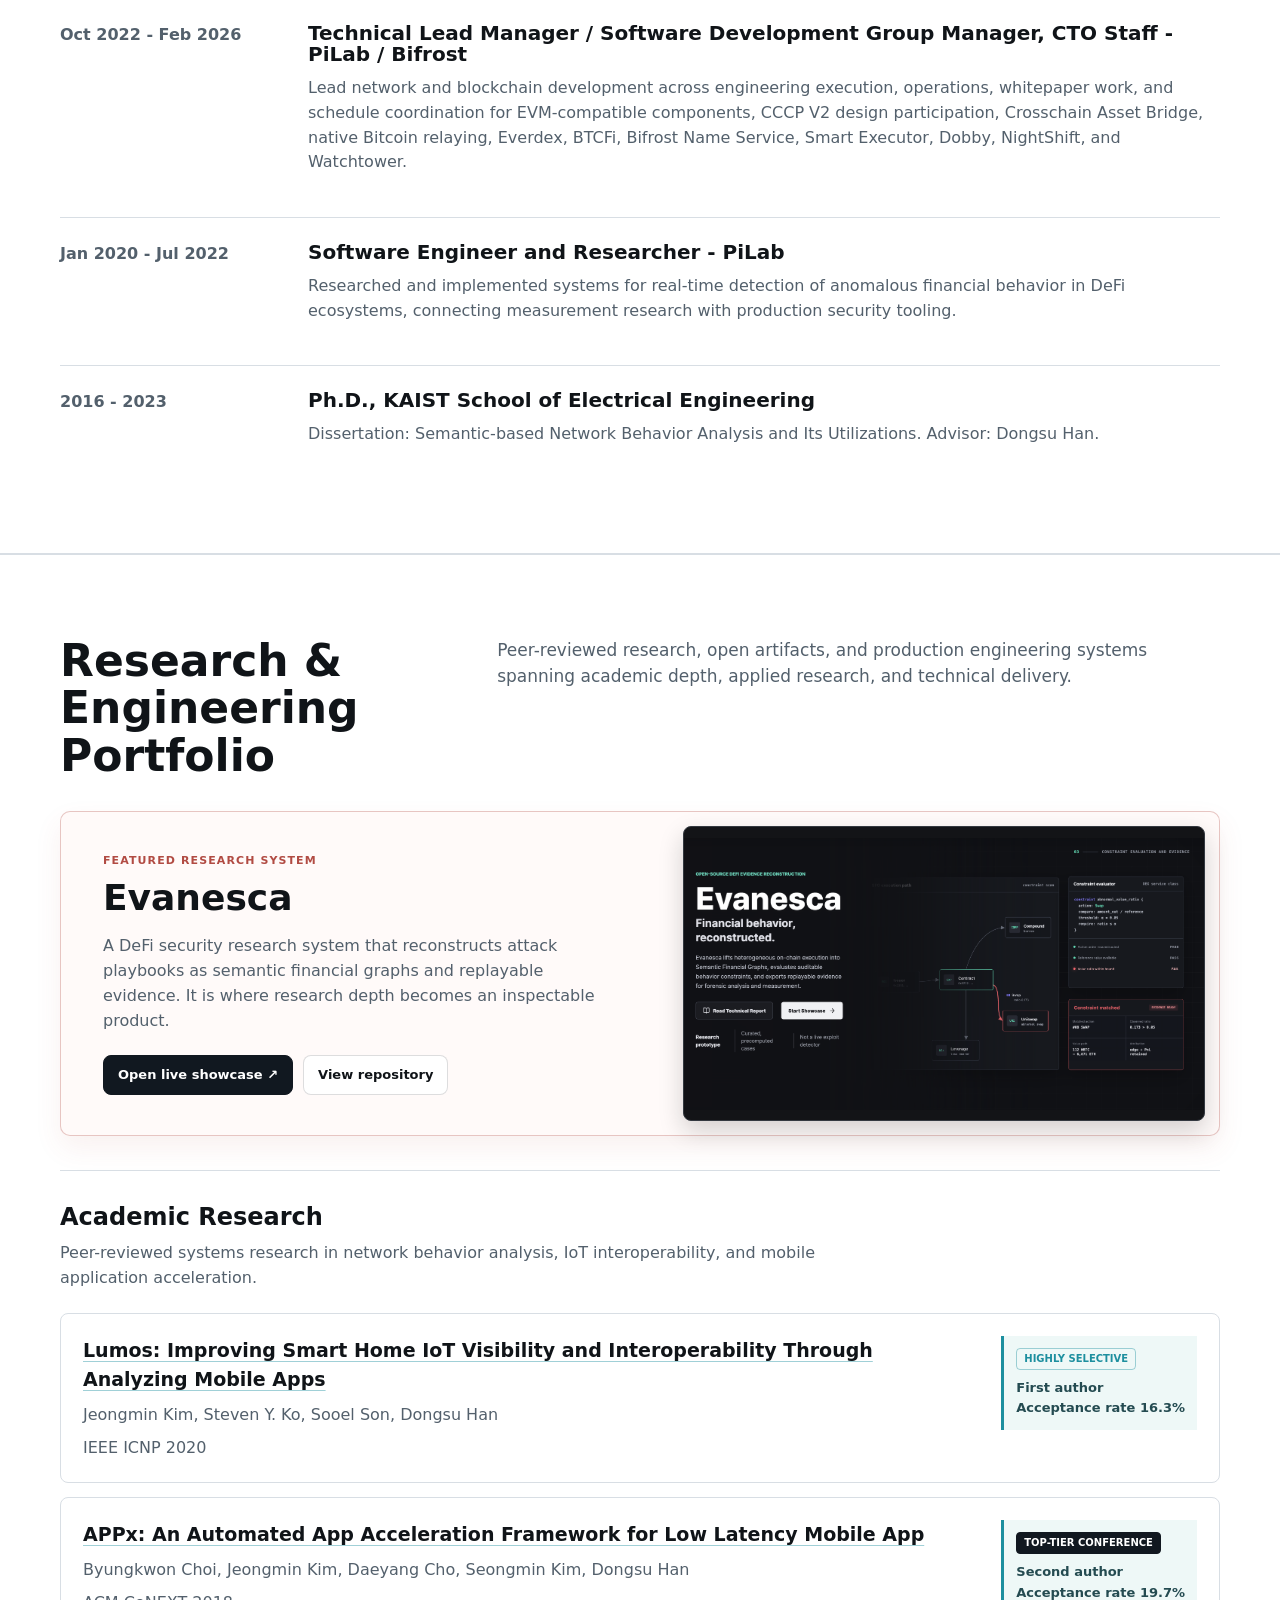
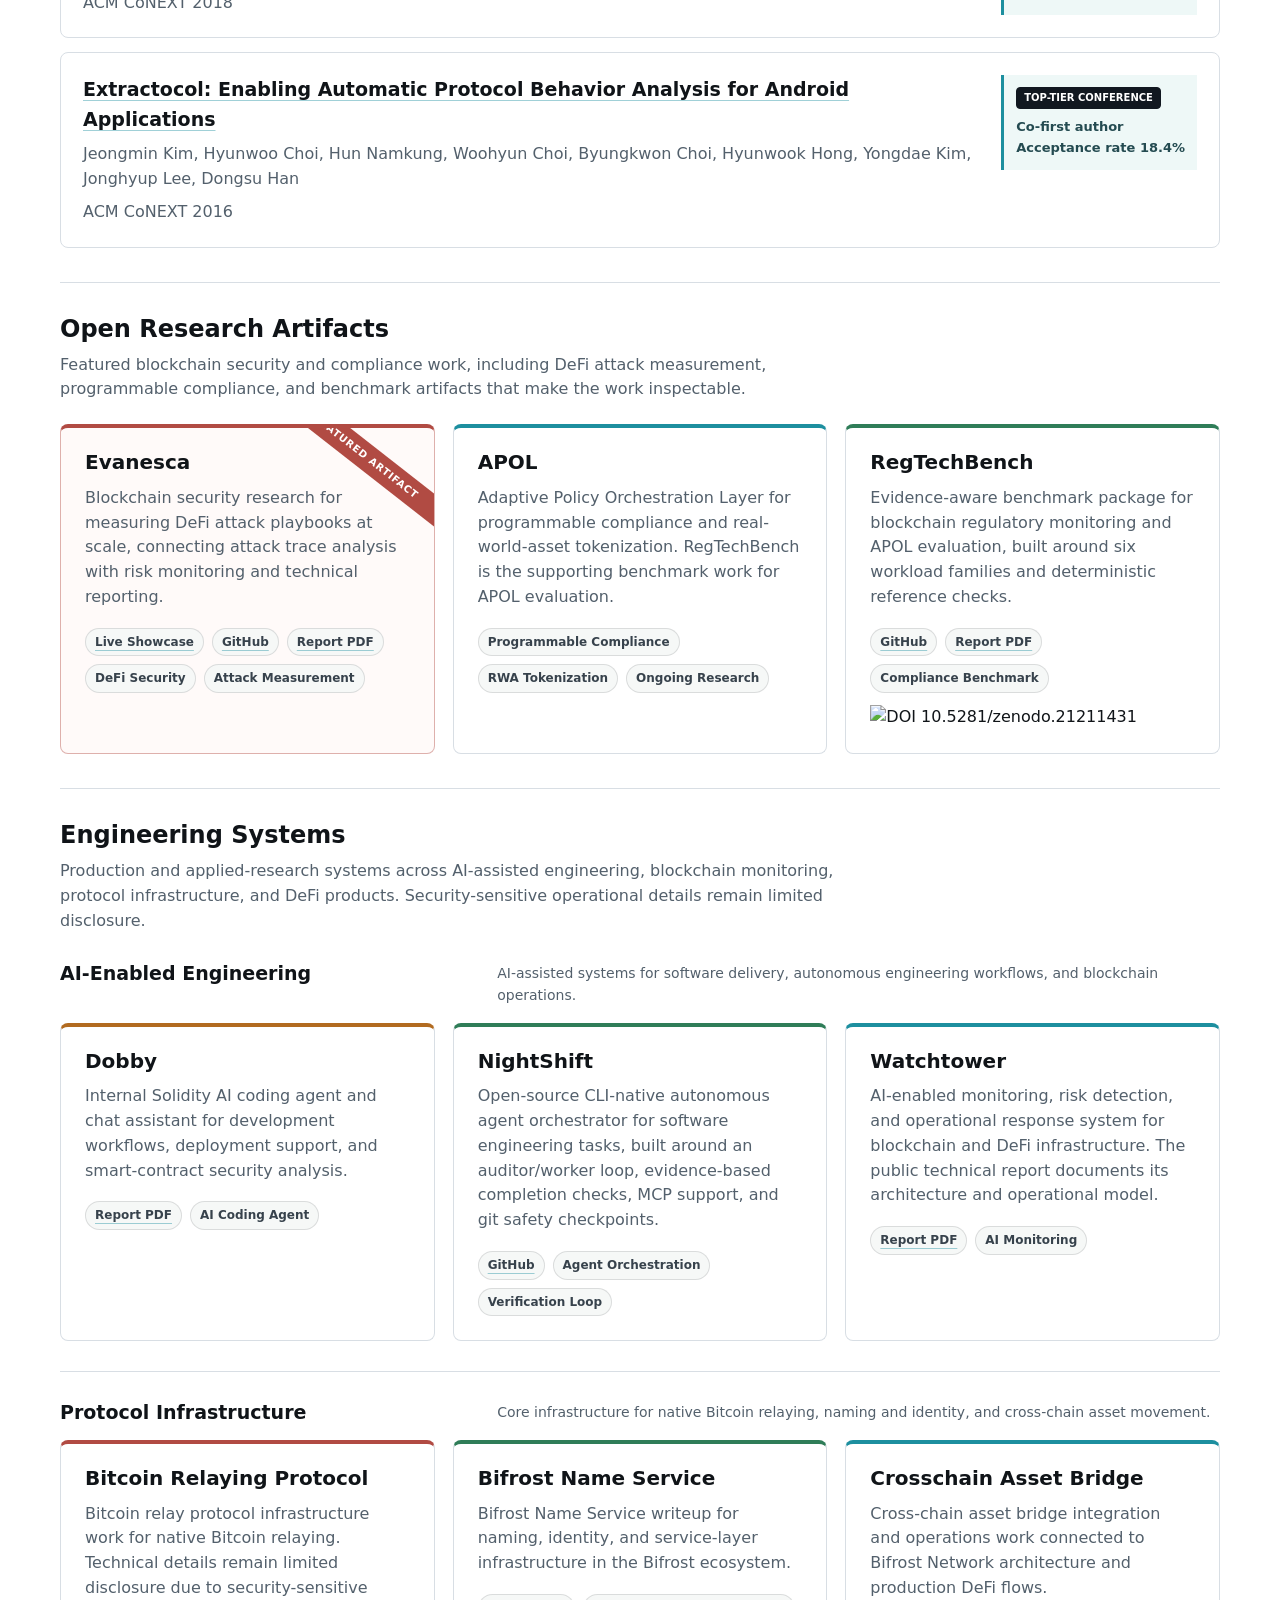
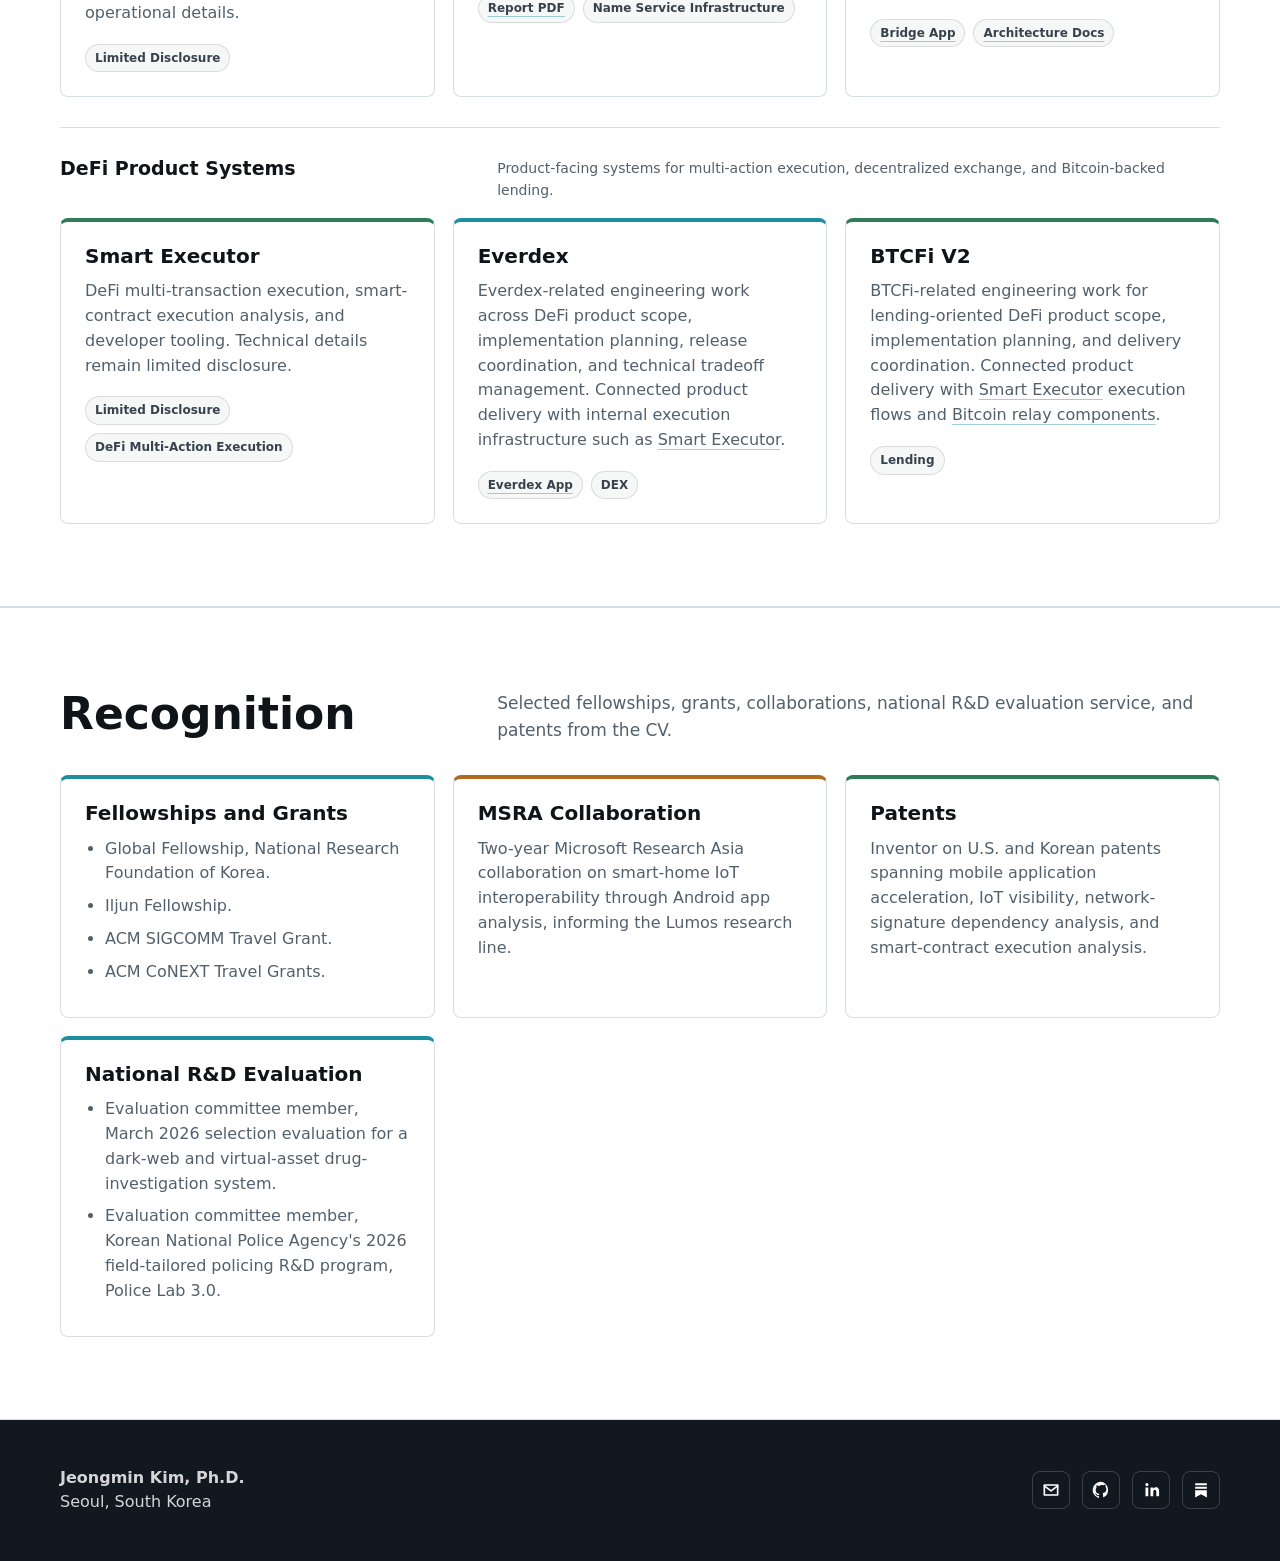
==== commit 9bc97930: "Update Korean CV link and PDF" ====
--- a/public/index.html
+++ b/public/index.html
@@ -942,6 +942,7 @@
                 <a href="#recognition">Recognition</a>
                 <a href="#contact">Contact</a>
                 <a class="button" href="Jeongmin_Kim_Resume_2026.pdf" target="_blank" rel="noreferrer">CV</a>
+                <a class="button" href="Jeongmin_Kim_Resume_2026_KR.pdf" target="_blank" rel="noreferrer">CV (KR)</a>
             </div>
         </nav>
     </header>
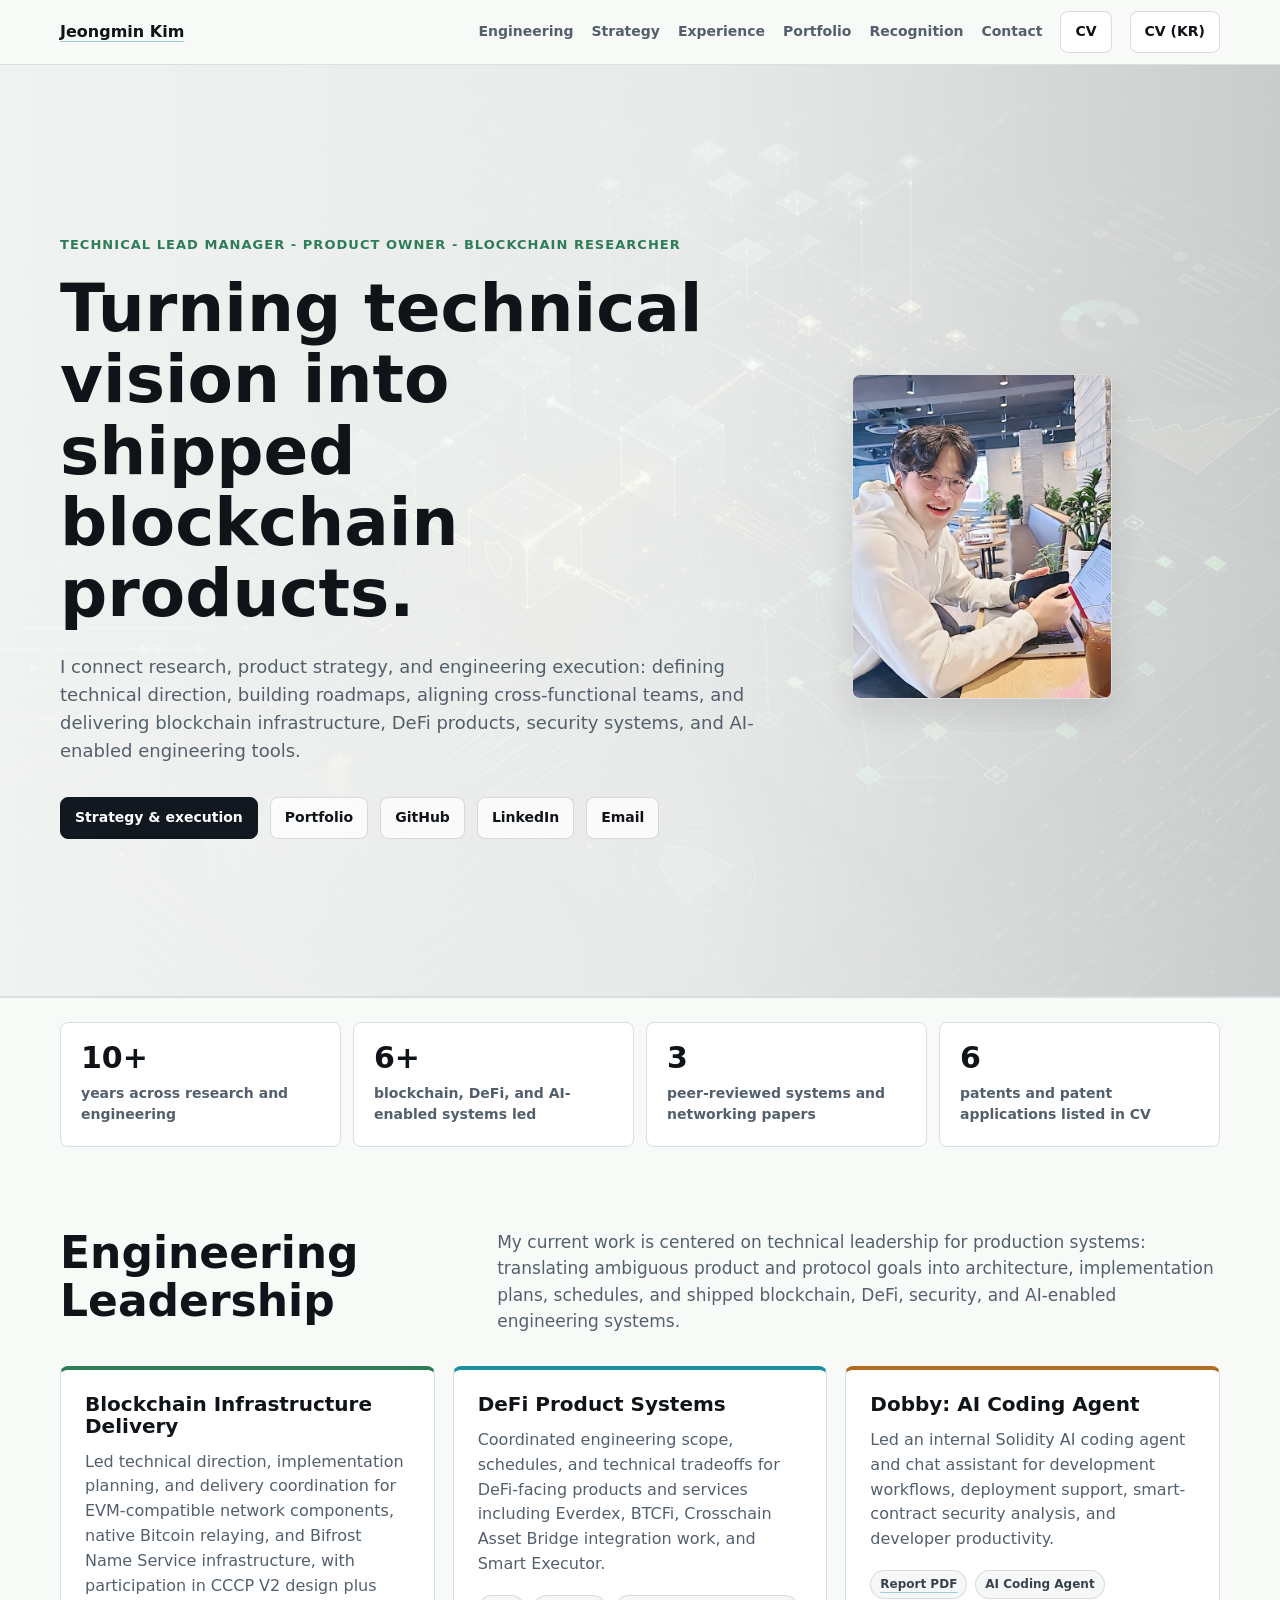
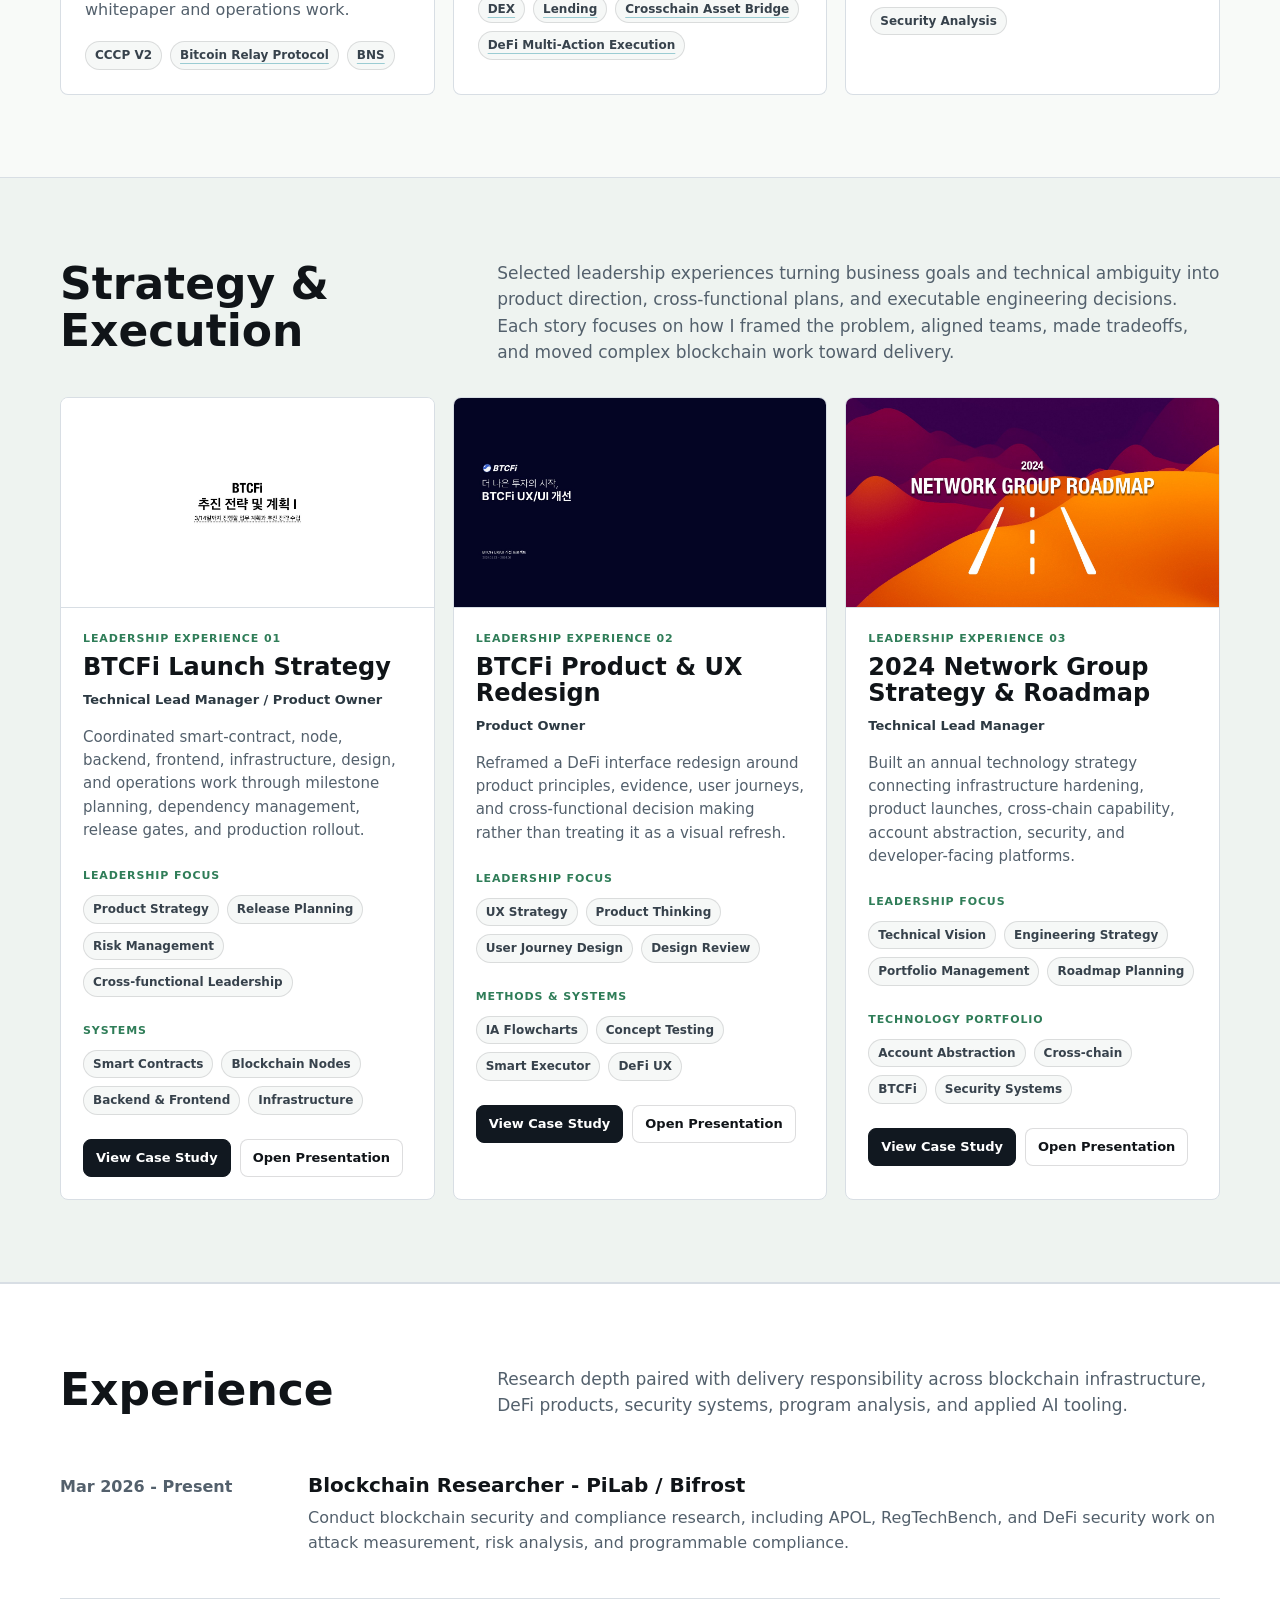
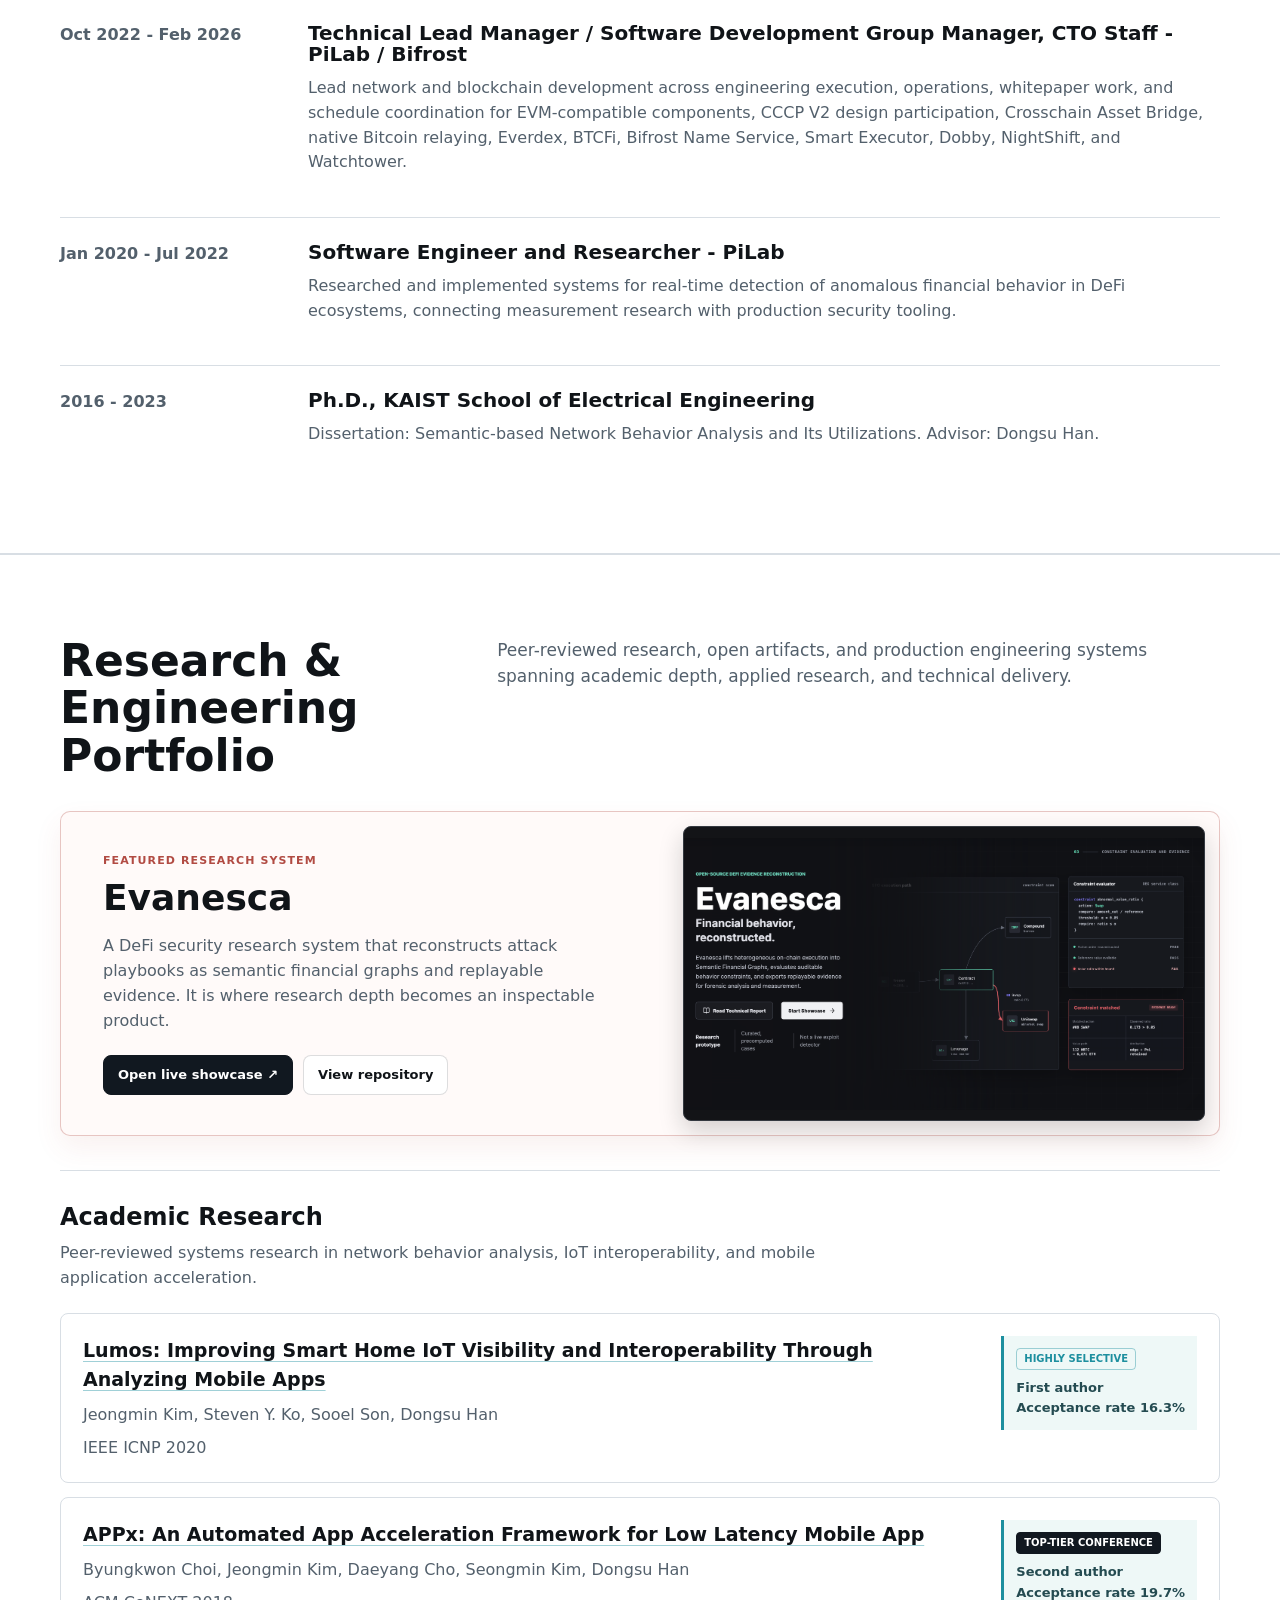
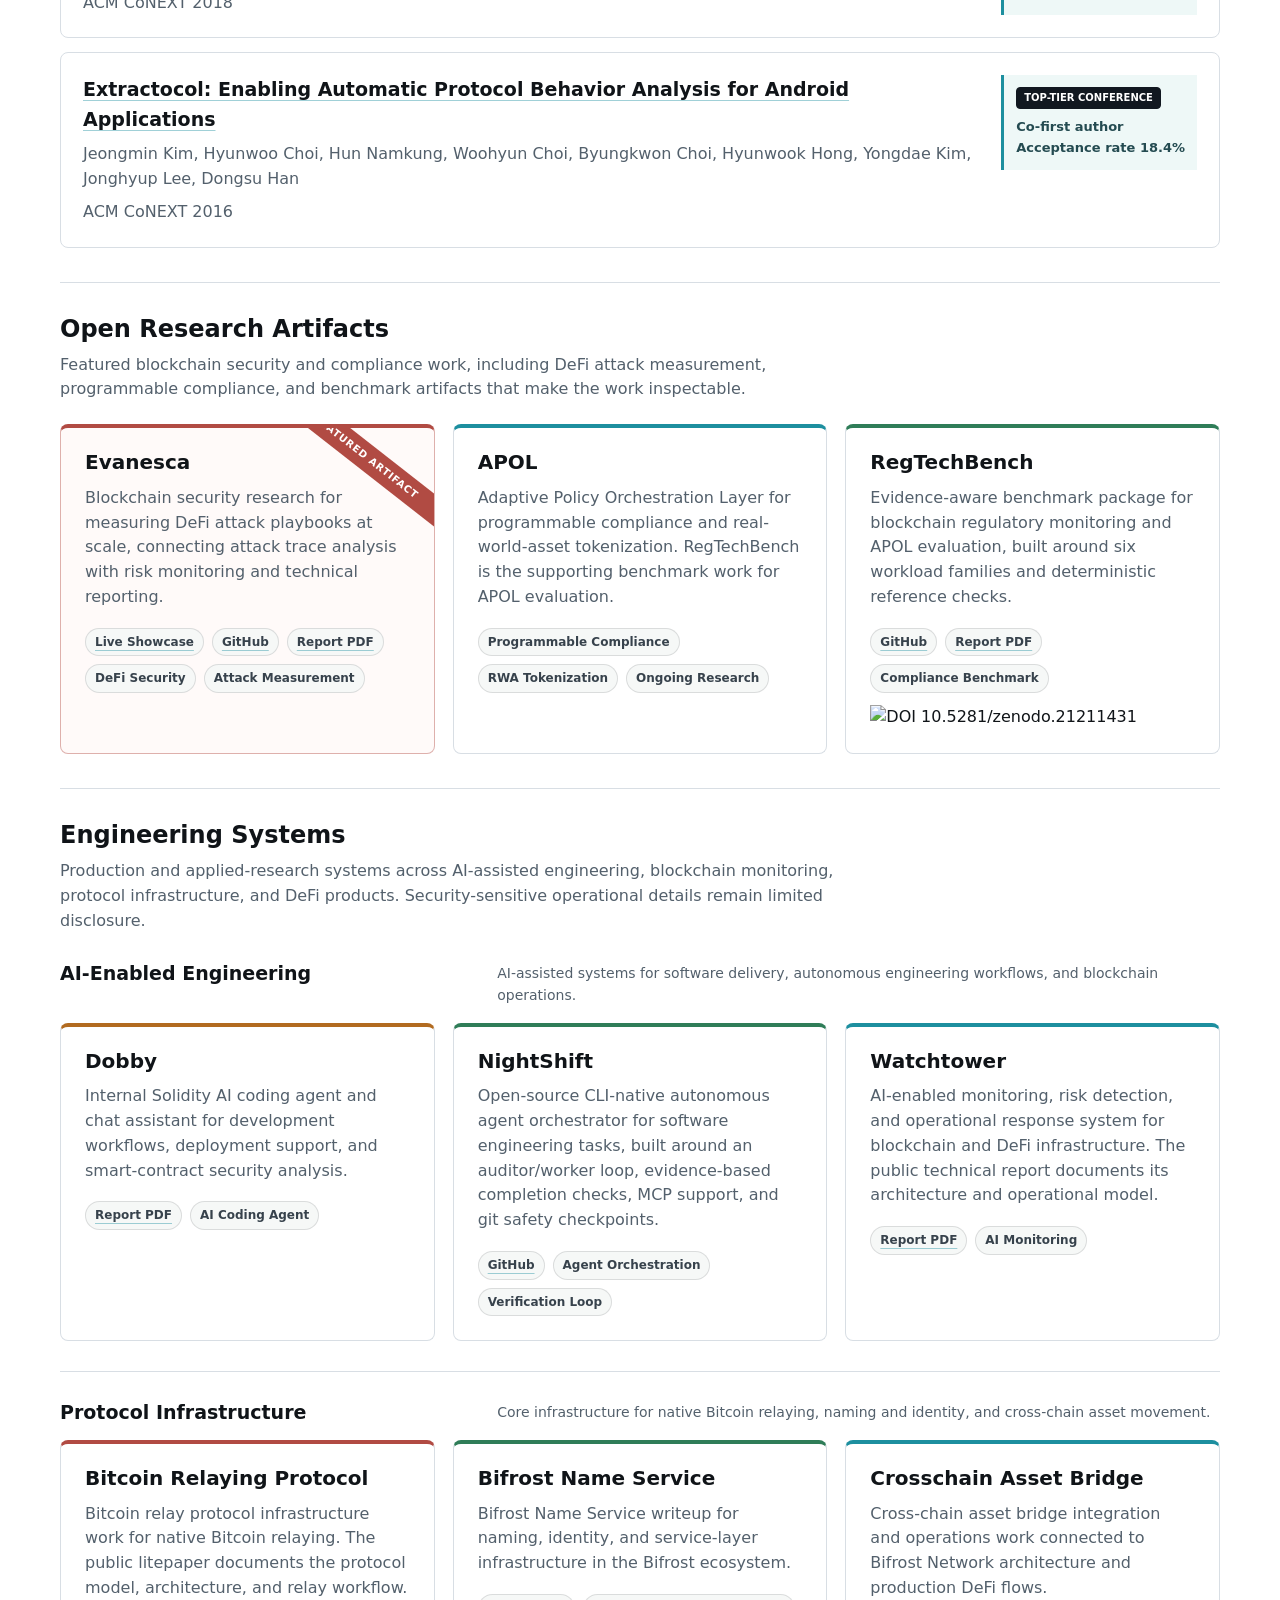
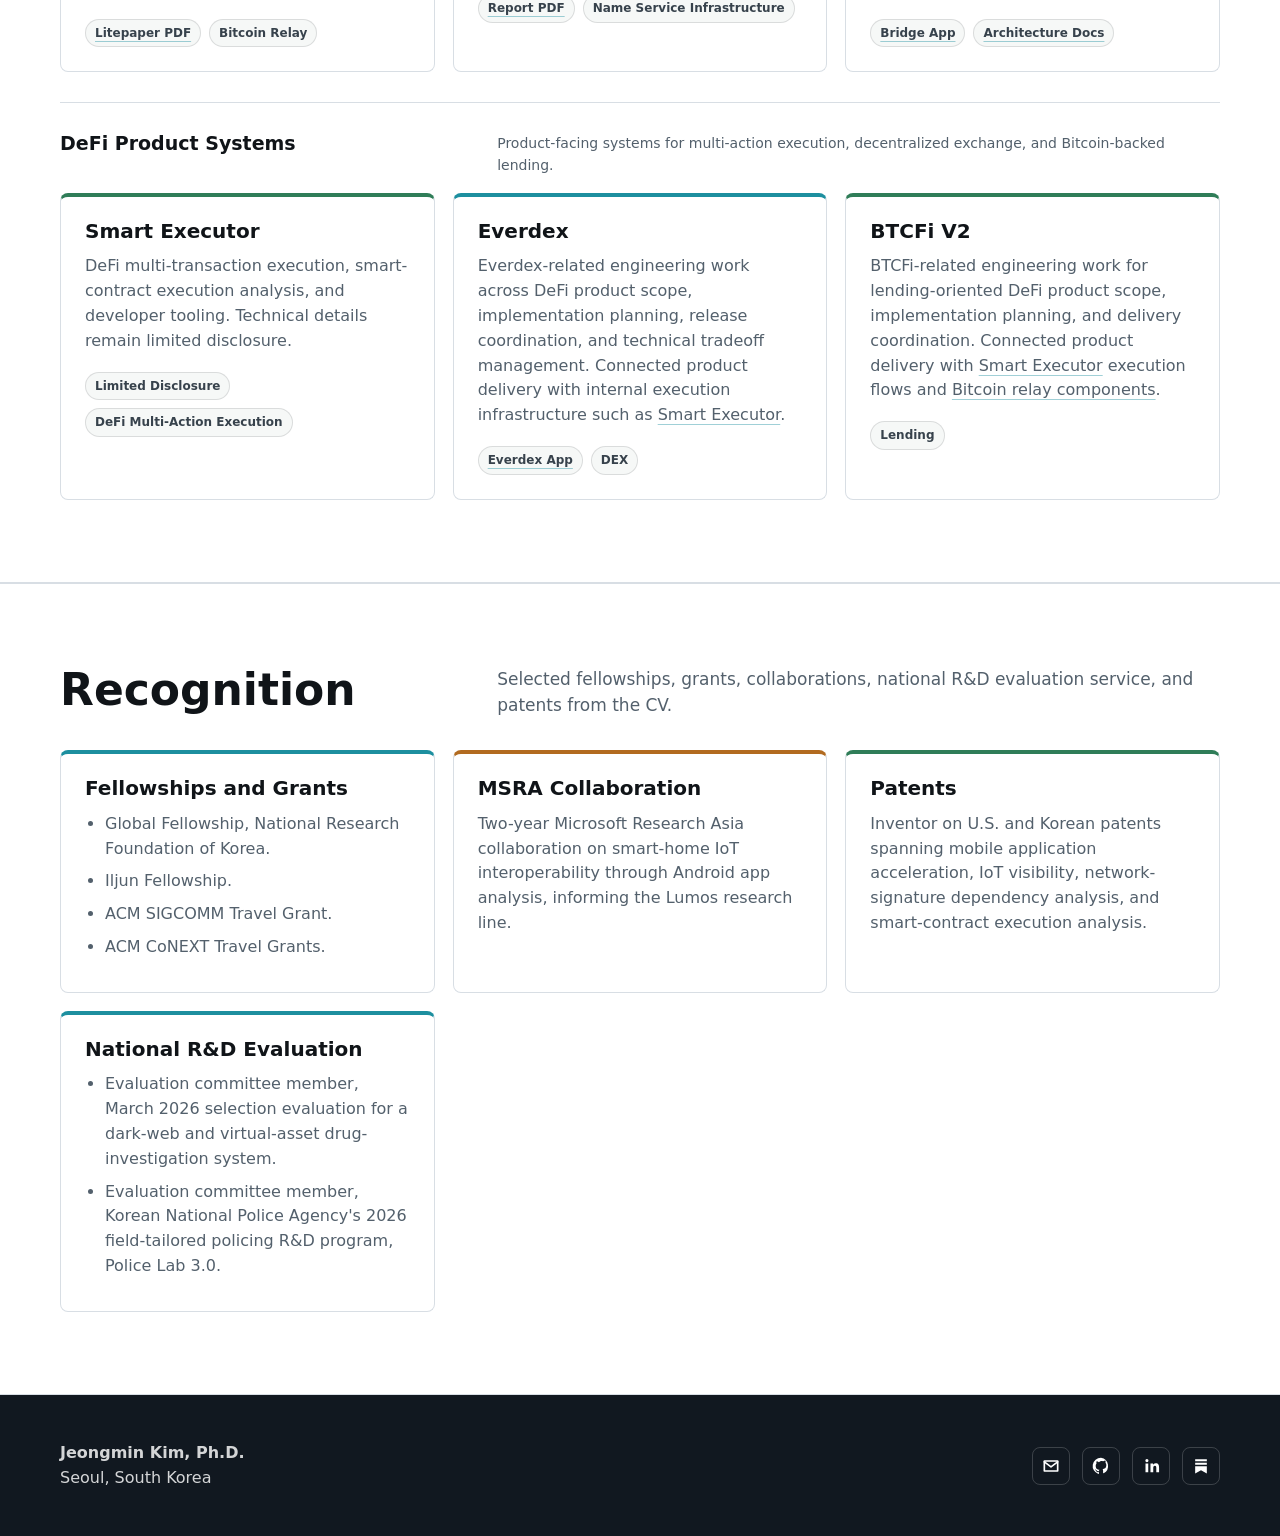
==== commit 9da5c8b2: "Restore BRP litepaper link" ====
--- a/public/index.html
+++ b/public/index.html
@@ -1426,11 +1426,12 @@
                             <article class="card red system-card" id="brp">
                                 <h5>Bitcoin Relaying Protocol</h5>
                                 <p>
-                                    Bitcoin relay protocol infrastructure work for native Bitcoin relaying. Technical
-                                    details remain limited disclosure due to security-sensitive operational details.
+                                    Bitcoin relay protocol infrastructure work for native Bitcoin relaying. The public
+                                    litepaper documents the protocol model, architecture, and relay workflow.
                                 </p>
                                 <div class="meta">
-                                    <span class="tag">Limited Disclosure</span>
+                                    <a class="tag" href="assets/bitcoin-relaying-protocol-litepaper.pdf" target="_blank" rel="noreferrer">Litepaper PDF</a>
+                                    <span class="tag">Bitcoin Relay</span>
                                 </div>
                             </article>
                             <article class="card highlight system-card" id="bns">
